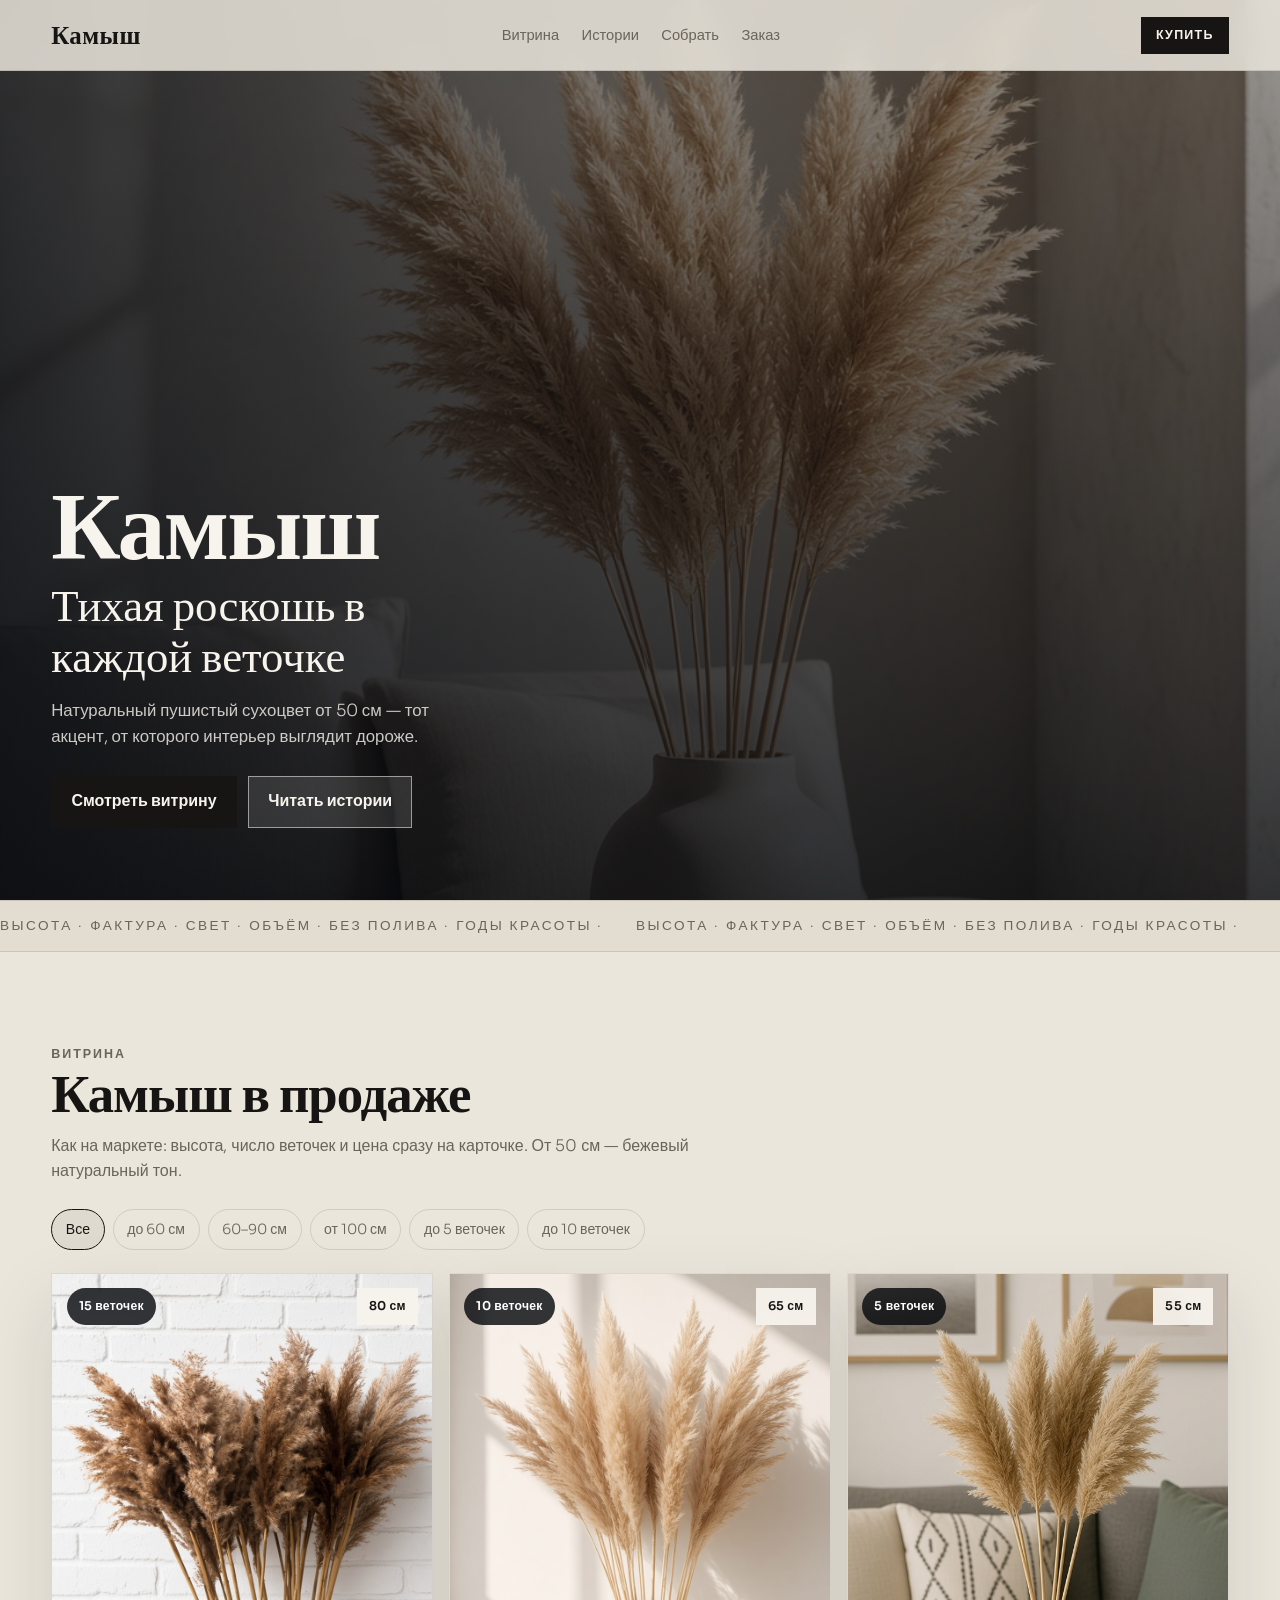
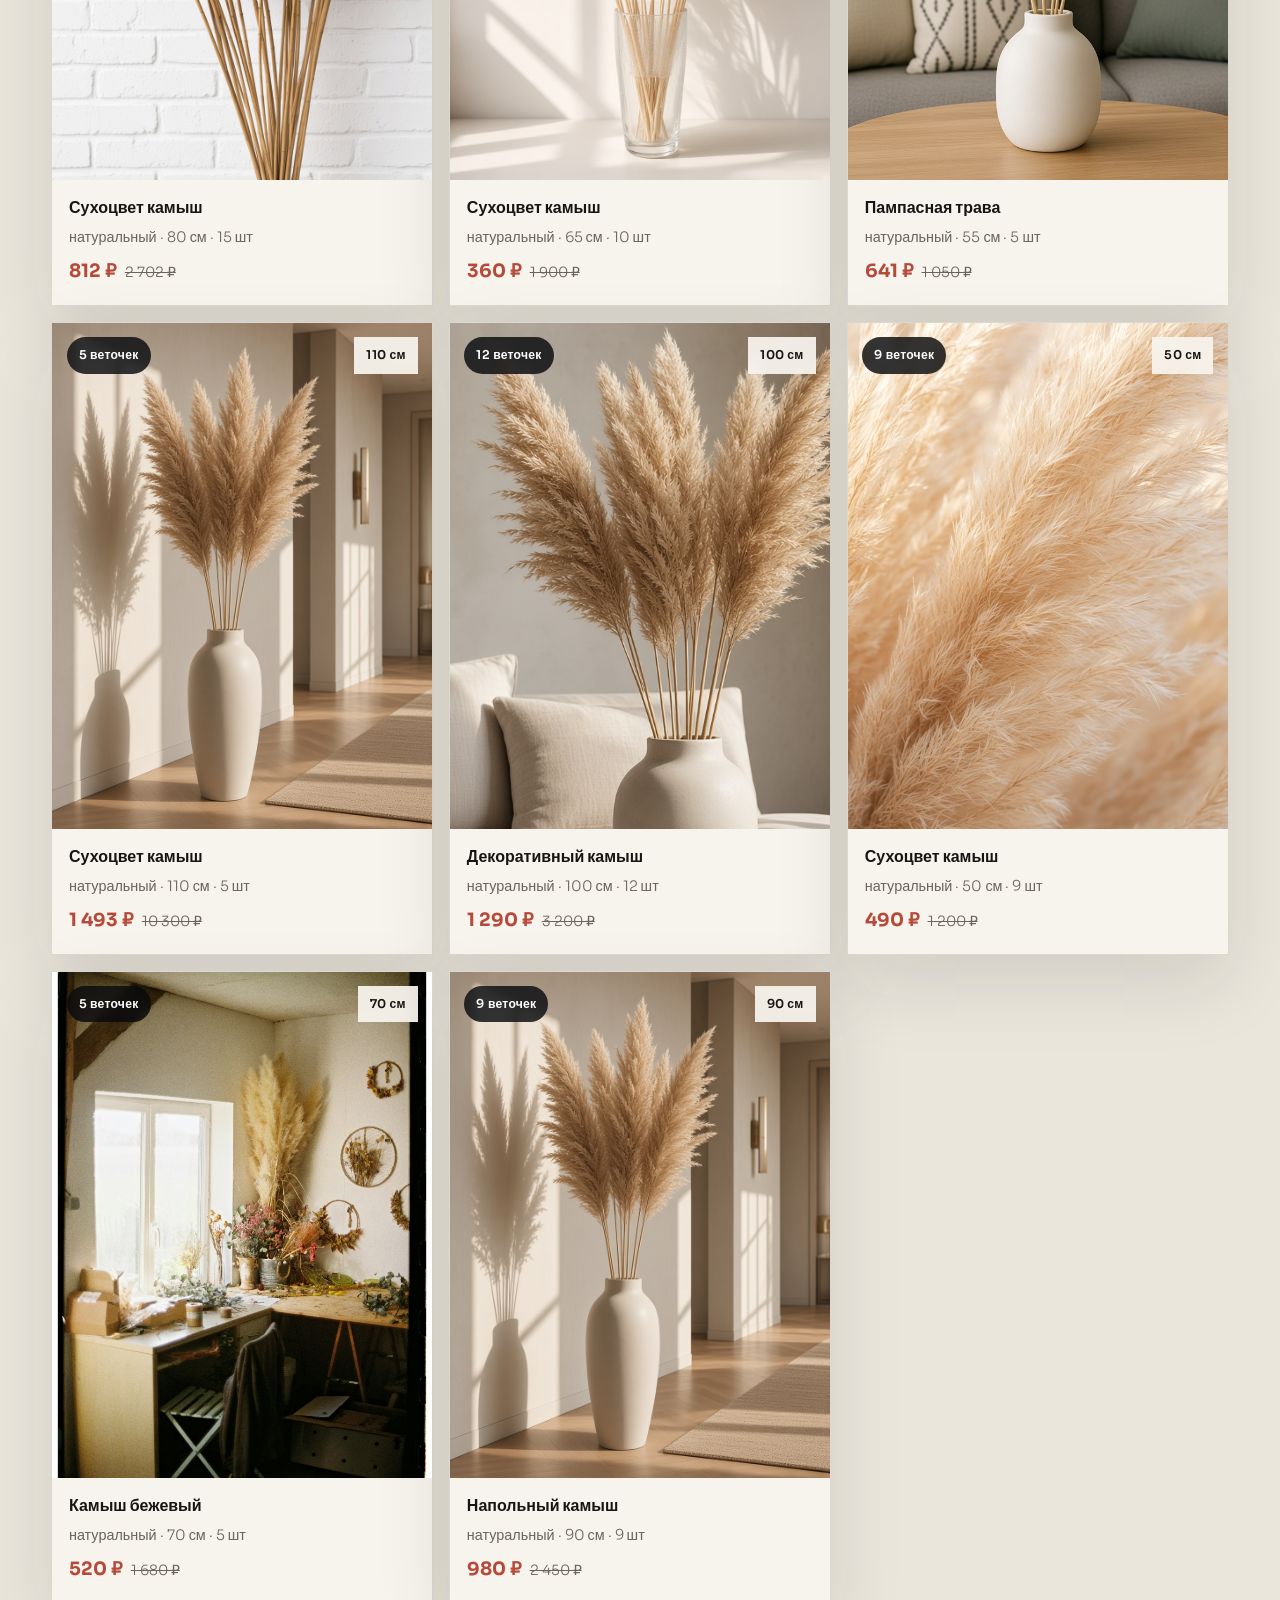
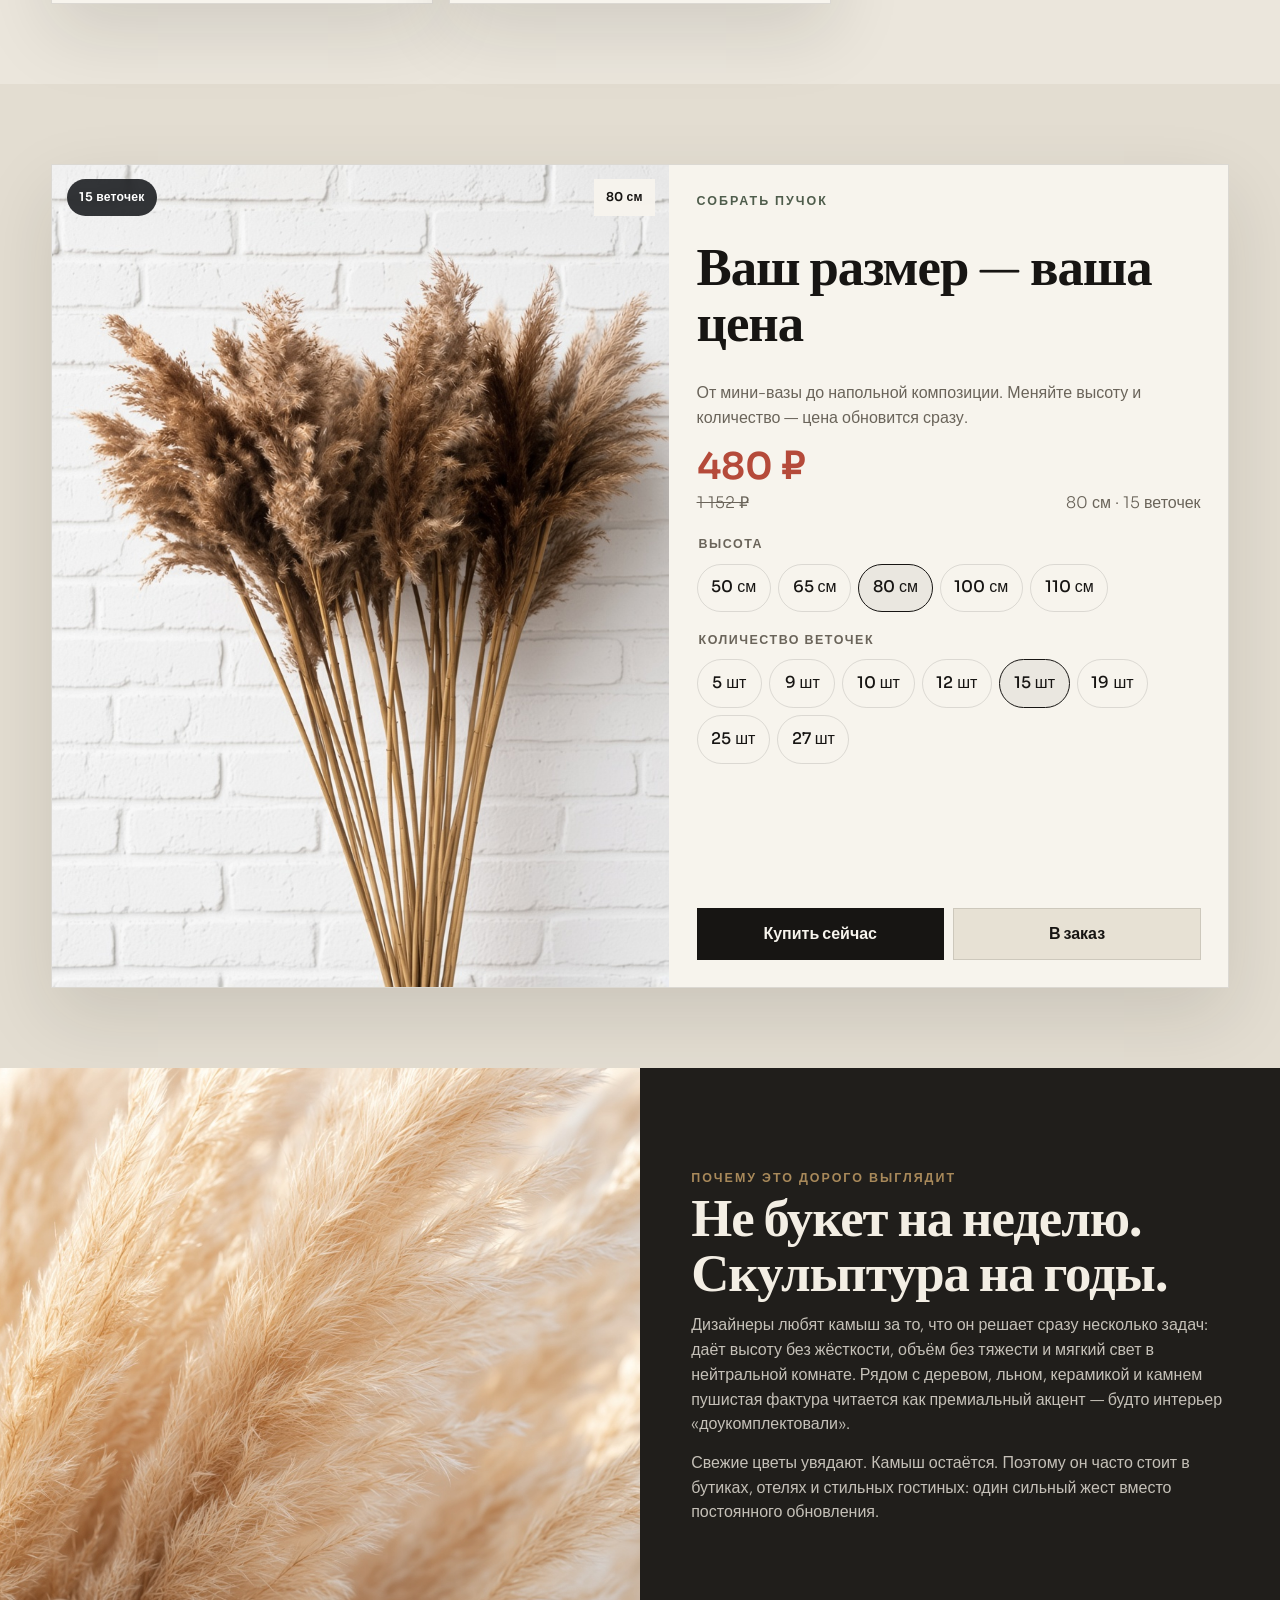
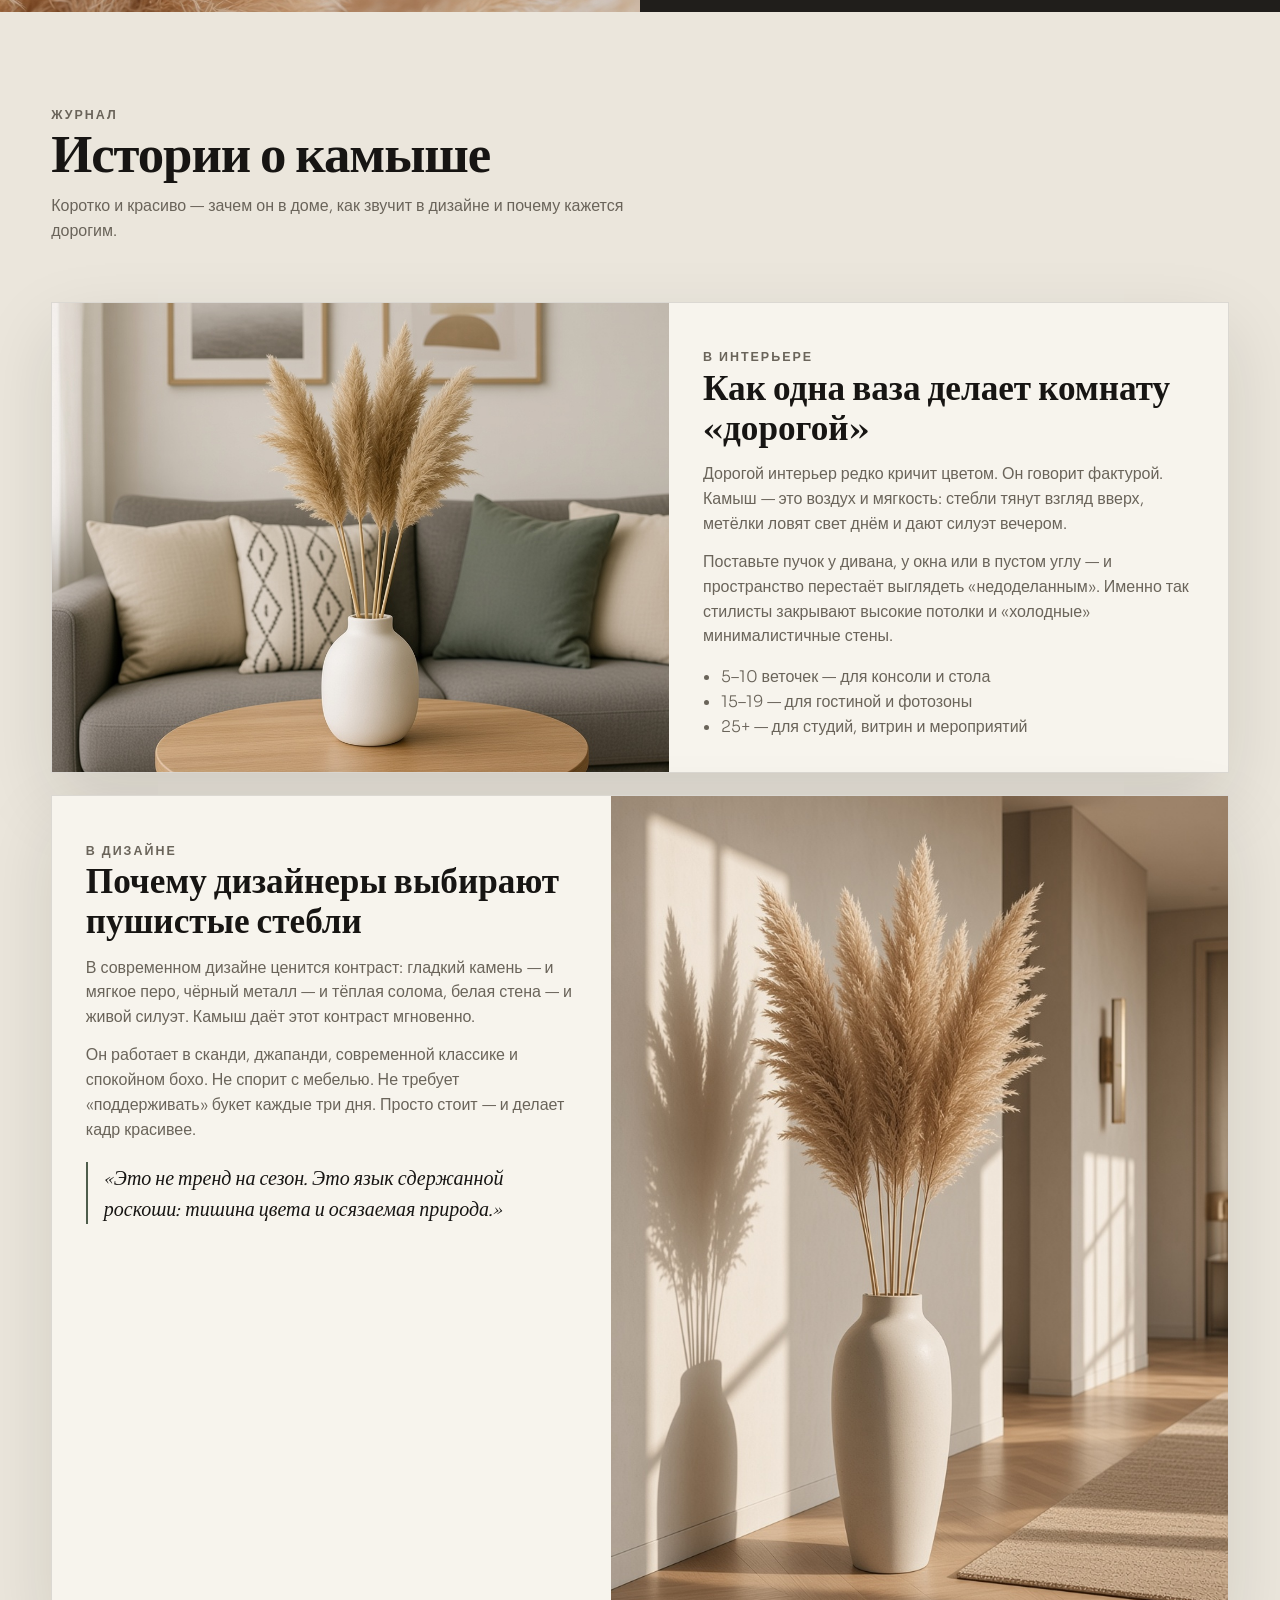
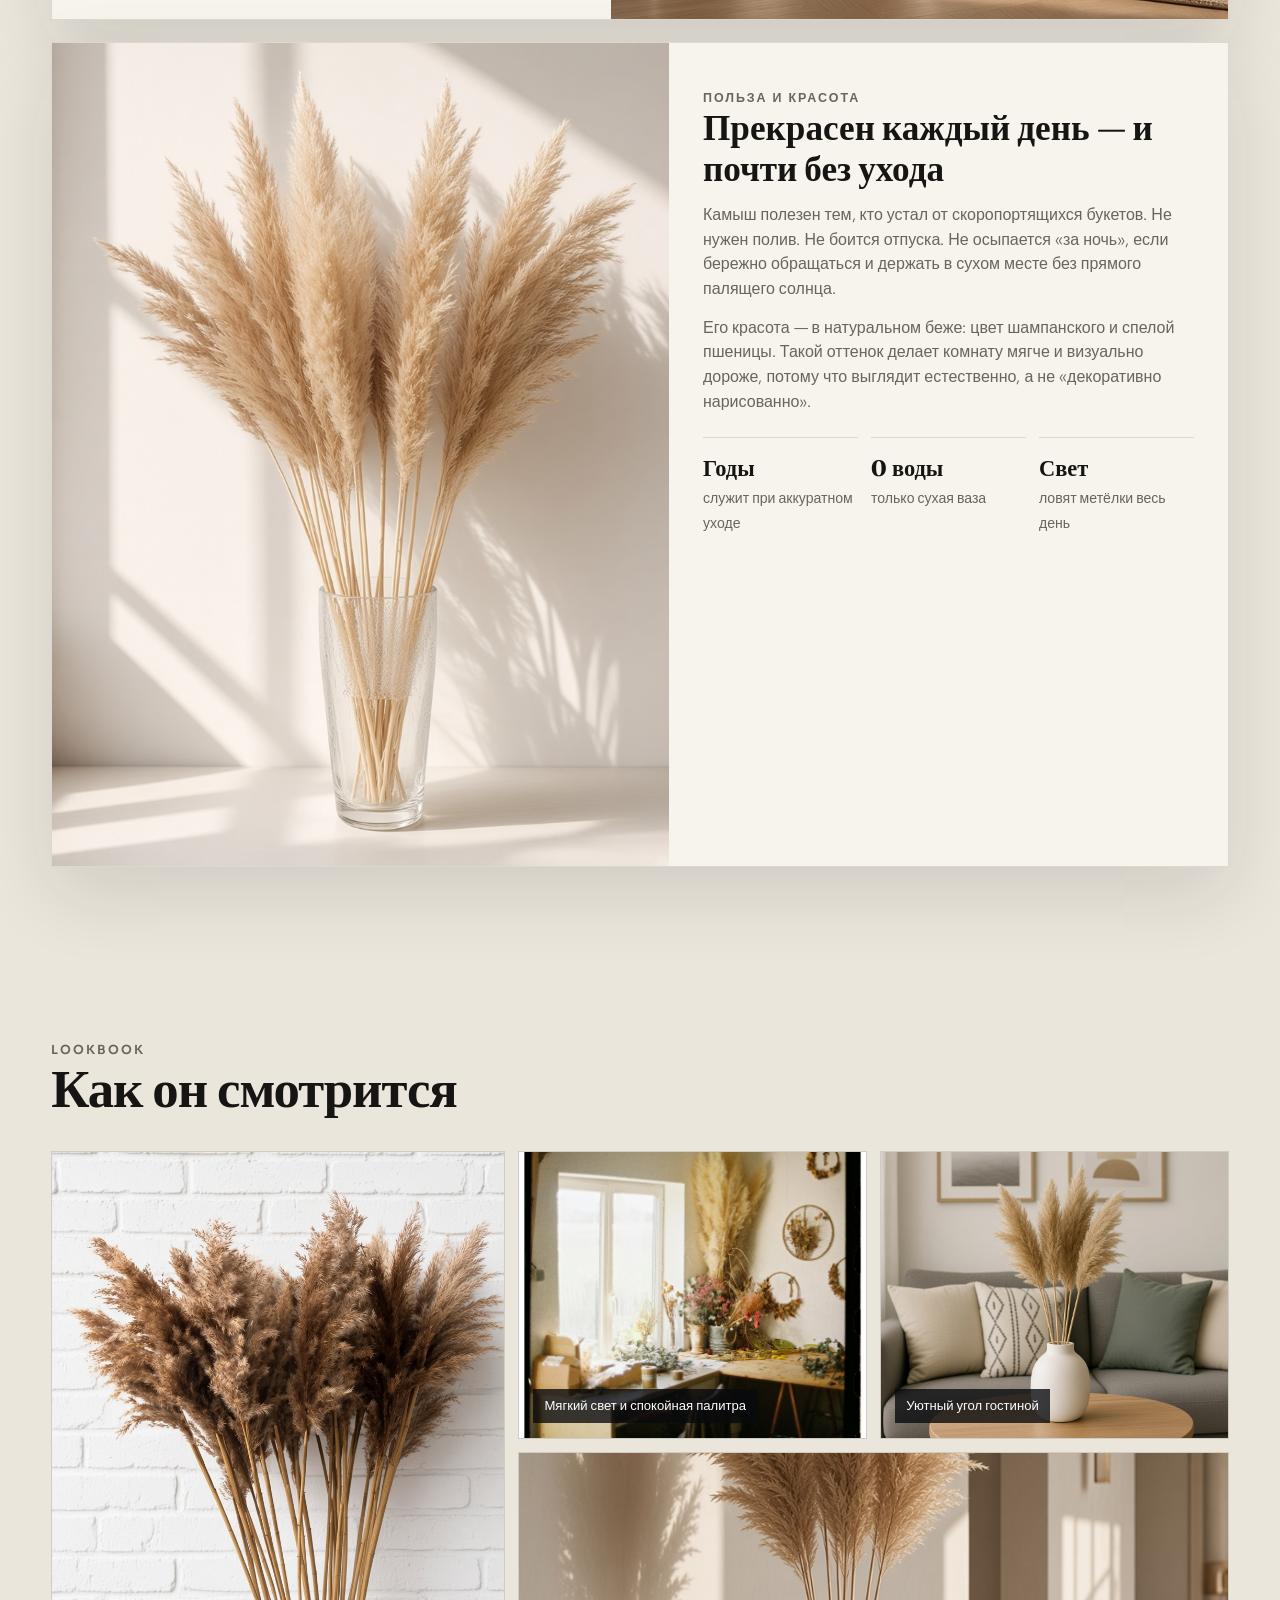
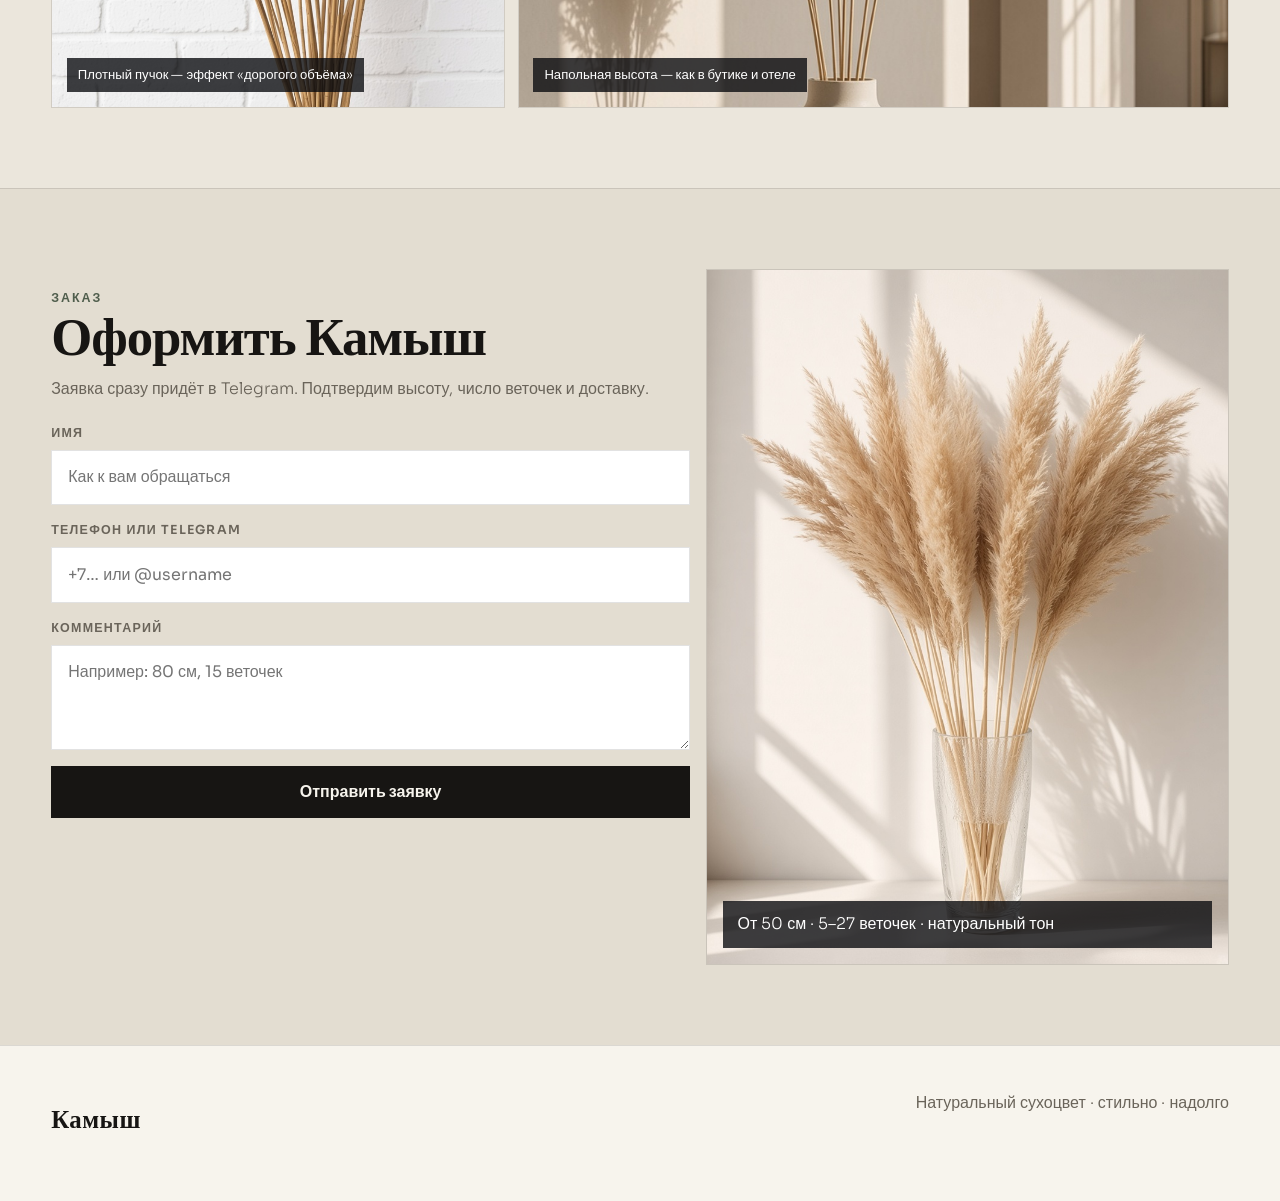
==== index.html @ 81a8ff92 "Publish Kamysh landing site to GitHub Pages. Co-authored-by: Cursor <cursoragent@cursor.com>" ====
<!DOCTYPE html>
<html lang="ru">
<head>
  <meta charset="UTF-8" />
  <meta name="viewport" content="width=device-width, initial-scale=1" />
  <title>Камыш — натуральный сухоцвет для дорогого интерьера</title>
  <meta name="description" content="Камыш — пушистый натуральный сухоцвет от 50 см. Стильно, объёмно, на годы. Выберите высоту и число веточек." />
  <link rel="preconnect" href="https://fonts.googleapis.com" />
  <link rel="preconnect" href="https://fonts.gstatic.com" crossorigin />
  <link href="https://fonts.googleapis.com/css2?family=Fraunces:opsz,wght@9..144,500;9..144,600;9..144,700&family=Sora:wght@300;400;500;600&display=swap" rel="stylesheet" />
  <link rel="stylesheet" href="css/styles.css" />
</head>
<body>
  <header class="top">
    <a class="logo" href="#top">Камыш</a>
    <nav class="nav">
      <a href="#shop">Витрина</a>
      <a href="#stories">Истории</a>
      <a href="#build">Собрать</a>
      <a href="#order">Заказ</a>
    </nav>
    <a class="nav-cta" href="#shop">Купить</a>
  </header>

  <main id="top">
    <section class="hero">
      <img class="hero-img" src="assets/img/hero-kamysh.jpg" alt="Пушистый камыш в светлом интерьере" />
      <div class="hero-veil"></div>
      <div class="hero-copy">
        <p class="brand">Камыш</p>
        <h1>Тихая роскошь в каждой веточке</h1>
        <p class="lede">Натуральный пушистый сухоцвет от 50&nbsp;см — тот акцент, от которого интерьер выглядит дороже.</p>
        <div class="hero-actions">
          <a class="btn btn-dark" href="#shop">Смотреть витрину</a>
          <a class="btn btn-glass" href="#stories">Читать истории</a>
        </div>
      </div>
    </section>

    <section class="marquee" aria-hidden="true">
      <div class="marquee-track">
        <span>высота · фактура · свет · объём · без полива · годы красоты ·</span>
        <span>высота · фактура · свет · объём · без полива · годы красоты ·</span>
      </div>
    </section>

    <section id="shop" class="shop">
      <div class="section-head">
        <p class="eyebrow">Витрина</p>
        <h2>Камыш в продаже</h2>
        <p>Как на маркете: высота, число веточек и цена сразу на карточке. От 50&nbsp;см — бежевый натуральный тон.</p>
      </div>
      <div class="filters" id="shop-filters" aria-label="Фильтры">
        <button type="button" class="filter-chip is-active" data-filter="all">Все</button>
        <button type="button" class="filter-chip" data-filter="to60">до 60 см</button>
        <button type="button" class="filter-chip" data-filter="60to90">60–90 см</button>
        <button type="button" class="filter-chip" data-filter="from100">от 100 см</button>
        <button type="button" class="filter-chip" data-filter="qty5">до 5 веточек</button>
        <button type="button" class="filter-chip" data-filter="qty10">до 10 веточек</button>
      </div>
      <div class="grid" id="product-grid"></div>
    </section>

    <section id="build" class="build">
      <div class="build-layout">
        <div class="build-shot">
          <img id="preview-image" src="assets/img/product-bundle.jpg" alt="Пучок натурального камыша" />
          <span class="badge badge-qty" id="badge-qty">15 веточек</span>
          <span class="badge badge-size" id="badge-size">80 см</span>
        </div>
        <form class="build-form" id="builder-form">
          <p class="eyebrow">Собрать пучок</p>
          <h2>Ваш размер — ваша цена</h2>
          <p class="build-note">От мини-вазы до напольной композиции. Меняйте высоту и количество — цена обновится сразу.</p>

          <div class="price-block">
            <div>
              <p class="price" id="total-price">890 ₽</p>
              <p class="price-old" id="old-price">2 136 ₽</p>
            </div>
            <p class="selection" id="preview-label">80 см · 15 веточек</p>
          </div>

          <fieldset>
            <legend>Высота</legend>
            <div class="chips" id="size-chips"></div>
          </fieldset>
          <fieldset>
            <legend>Количество веточек</legend>
            <div class="chips" id="qty-chips"></div>
          </fieldset>

          <div class="actions">
            <button class="btn btn-dark" type="submit">Купить сейчас</button>
            <button class="btn btn-soft" type="button" id="to-cart">В заказ</button>
          </div>
        </form>
      </div>
    </section>

    <section class="manifesto">
      <div class="manifesto-media">
        <img src="assets/img/closeup-plumes.jpg" alt="Крупный план пушистых метёлок камыша" />
      </div>
      <div class="manifesto-copy">
        <p class="eyebrow">Почему это дорого выглядит</p>
        <h2>Не букет на неделю.<br />Скульптура на годы.</h2>
        <p>Дизайнеры любят камыш за то, что он решает сразу несколько задач: даёт высоту без жёсткости, объём без тяжести и мягкий свет в нейтральной комнате. Рядом с деревом, льном, керамикой и камнем пушистая фактура читается как премиальный акцент — будто интерьер «доукомплектовали».</p>
        <p>Свежие цветы увядают. Камыш остаётся. Поэтому он часто стоит в бутиках, отелях и стильных гостиных: один сильный жест вместо постоянного обновления.</p>
      </div>
    </section>

    <section id="stories" class="stories">
      <div class="section-head">
        <p class="eyebrow">Журнал</p>
        <h2>Истории о камыше</h2>
        <p>Коротко и красиво — зачем он в доме, как звучит в дизайне и почему кажется дорогим.</p>
      </div>

      <article class="story story-a">
        <div class="story-media">
          <img src="assets/img/interior-sofa.jpg" alt="Камыш у дивана в светлой гостиной" />
        </div>
        <div class="story-body">
          <p class="eyebrow">В интерьере</p>
          <h3>Как одна ваза делает комнату «дорогой»</h3>
          <p>Дорогой интерьер редко кричит цветом. Он говорит фактурой. Камыш — это воздух и мягкость: стебли тянут взгляд вверх, метёлки ловят свет днём и дают силуэт вечером.</p>
          <p>Поставьте пучок у дивана, у окна или в пустом углу — и пространство перестаёт выглядеть «недоделанным». Именно так стилисты закрывают высокие потолки и «холодные» минималистичные стены.</p>
          <ul>
            <li>5–10 веточек — для консоли и стола</li>
            <li>15–19 — для гостиной и фотозоны</li>
            <li>25+ — для студий, витрин и мероприятий</li>
          </ul>
        </div>
      </article>

      <article class="story story-b">
        <div class="story-body">
          <p class="eyebrow">В дизайне</p>
          <h3>Почему дизайнеры выбирают пушистые стебли</h3>
          <p>В современном дизайне ценится контраст: гладкий камень — и мягкое перо, чёрный металл — и тёплая солома, белая стена — и живой силуэт. Камыш даёт этот контраст мгновенно.</p>
          <p>Он работает в сканди, джапанди, современной классике и спокойном бохо. Не спорит с мебелью. Не требует «поддерживать» букет каждые три дня. Просто стоит — и делает кадр красивее.</p>
          <p class="quote">«Это не тренд на сезон. Это язык сдержанной роскоши: тишина цвета и осязаемая природа.»</p>
        </div>
        <div class="story-media">
          <img src="assets/img/tall-floor.jpg" alt="Высокая композиция камыша в коридоре" />
        </div>
      </article>

      <article class="story story-c">
        <div class="story-media">
          <img src="assets/img/product-vase.jpg" alt="Камыш в стеклянной вазе" />
        </div>
        <div class="story-body">
          <p class="eyebrow">Польза и красота</p>
          <h3>Прекрасен каждый день — и почти без ухода</h3>
          <p>Камыш полезен тем, кто устал от скоропортящихся букетов. Не нужен полив. Не боится отпуска. Не осыпается «за ночь», если бережно обращаться и держать в сухом месте без прямого палящего солнца.</p>
          <p>Его красота — в натуральном беже: цвет шампанского и спелой пшеницы. Такой оттенок делает комнату мягче и визуально дороже, потому что выглядит естественно, а не «декоративно нарисованно».</p>
          <div class="mini-facts">
            <div><strong>Годы</strong><span>служит при аккуратном уходе</span></div>
            <div><strong>0 воды</strong><span>только сухая ваза</span></div>
            <div><strong>Свет</strong><span>ловят метёлки весь день</span></div>
          </div>
        </div>
      </article>
    </section>

    <section class="lookbook">
      <div class="section-head">
        <p class="eyebrow">Lookbook</p>
        <h2>Как он смотрится</h2>
      </div>
      <div class="lookbook-grid">
        <figure class="look-lg">
          <img src="assets/img/product-bundle.jpg" alt="Плотный пучок камыша" />
          <figcaption>Плотный пучок — эффект «дорогого объёма»</figcaption>
        </figure>
        <figure>
          <img src="assets/img/pampas1.jpg" alt="Камыш и сухоцветы в интерьере" />
          <figcaption>Мягкий свет и спокойная палитра</figcaption>
        </figure>
        <figure>
          <img src="assets/img/interior-sofa.jpg" alt="Камыш рядом с диваном" />
          <figcaption>Уютный угол гостиной</figcaption>
        </figure>
        <figure class="look-wide">
          <img src="assets/img/tall-floor.jpg" alt="Напольный камыш" />
          <figcaption>Напольная высота — как в бутике и отеле</figcaption>
        </figure>
      </div>
    </section>

    <section id="order" class="order">
      <div class="order-panel">
        <p class="eyebrow">Заказ</p>
        <h2>Оформить Камыш</h2>
        <p>Заявка сразу придёт в Telegram. Подтвердим высоту, число веточек и доставку.</p>
        <form id="order-form">
          <label>
            Имя
            <input name="name" type="text" required placeholder="Как к вам обращаться" />
          </label>
          <label>
            Телефон или Telegram
            <input name="contact" type="text" required placeholder="+7… или @username" />
          </label>
          <label>
            Комментарий
            <textarea name="note" rows="3" placeholder="Например: 80 см, 15 веточек"></textarea>
          </label>
          <input type="hidden" name="selection" id="selection-field" />
          <button class="btn btn-dark" type="submit">Отправить заявку</button>
          <p class="form-status" id="form-status" role="status" aria-live="polite"></p>
        </form>
      </div>
      <aside class="order-aside">
        <img src="assets/img/product-vase.jpg" alt="Камыш для заказа" />
        <p>От 50 см · 5–27 веточек · натуральный тон</p>
      </aside>
    </section>
  </main>

  <footer class="footer">
    <p class="logo">Камыш</p>
    <p>Натуральный сухоцвет · стильно · надолго</p>
  </footer>

  <script src="js/telegram-config.js"></script>
  <script src="js/main.js"></script>
</body>
</html>
---- css/styles.css ----
:root {
  --bg: #ebe6dc;
  --bg-2: #e3ddd1;
  --paper: #f7f4ed;
  --ink: #171513;
  --muted: #6a645a;
  --line: rgba(23, 21, 19, 0.12);
  --accent: #2ec4b6;
  --accent-2: #1fa89c;
  --gold: #a8895a;
  --sale: #b54a3a;
  --shadow: 0 28px 70px rgba(23, 21, 19, 0.12);
  --display: "Fraunces", Georgia, serif;
  --body: "Sora", "Segoe UI", sans-serif;
}

*,
*::before,
*::after {
  box-sizing: border-box;
}

html {
  scroll-behavior: smooth;
}

body {
  margin: 0;
  color: var(--ink);
  background:
    radial-gradient(900px 500px at 10% -10%, rgba(46, 196, 182, 0.08), transparent 55%),
    radial-gradient(700px 420px at 100% 0%, rgba(168, 137, 90, 0.1), transparent 50%),
    var(--bg);
  font-family: var(--body);
  font-weight: 300;
  line-height: 1.55;
}

img {
  display: block;
  width: 100%;
  height: 100%;
  object-fit: cover;
}

a {
  color: inherit;
  text-decoration: none;
}

.top {
  position: fixed;
  inset: 0 0 auto;
  z-index: 40;
  display: flex;
  align-items: center;
  justify-content: space-between;
  gap: 1rem;
  padding: 1rem 4vw;
  background: rgba(235, 230, 220, 0.86);
  backdrop-filter: blur(14px);
  border-bottom: 1px solid var(--line);
}

.logo {
  font-family: var(--display);
  font-size: 1.55rem;
  font-weight: 600;
  letter-spacing: 0.02em;
}

.nav {
  display: flex;
  gap: 1.4rem;
  color: var(--muted);
  font-size: 0.92rem;
}

.nav a:hover {
  color: var(--ink);
}

.nav-cta {
  padding: 0.55rem 0.95rem;
  background: var(--ink);
  color: var(--paper);
  font-size: 0.78rem;
  font-weight: 700;
  letter-spacing: 0.1em;
  text-transform: uppercase;
}

.hero {
  position: relative;
  min-height: 100svh;
  display: grid;
  align-items: end;
  overflow: hidden;
}

.hero-img {
  position: absolute;
  inset: 0;
  animation: drift 18s ease-in-out infinite alternate;
  transform: scale(1.06);
}

.hero-veil {
  position: absolute;
  inset: 0;
  background:
    linear-gradient(90deg, rgba(8, 10, 14, 0.78) 0%, rgba(8, 10, 14, 0.35) 48%, rgba(8, 10, 14, 0.2) 100%),
    linear-gradient(180deg, rgba(8, 10, 14, 0.2) 0%, rgba(8, 10, 14, 0.78) 100%);
}

.hero-copy {
  position: relative;
  z-index: 1;
  max-width: 36rem;
  padding: 7rem 4vw 4.5rem;
  color: #f7f4ed;
  animation: rise 1s ease both;
}

.brand {
  margin: 0 0 0.7rem;
  font-family: var(--display);
  font-size: clamp(3.2rem, 9vw, 6rem);
  font-weight: 600;
  line-height: 0.9;
  letter-spacing: -0.02em;
}

.hero h1 {
  margin: 0;
  max-width: 14ch;
  font-family: var(--display);
  font-size: clamp(1.8rem, 4vw, 2.8rem);
  font-weight: 500;
  line-height: 1.15;
}

.lede {
  margin: 1rem 0 0;
  max-width: 34ch;
  color: rgba(244, 241, 234, 0.82);
  font-size: 1.05rem;
}

.hero-actions {
  display: flex;
  flex-wrap: wrap;
  gap: 0.7rem;
  margin-top: 1.6rem;
}

.btn {
  display: inline-flex;
  align-items: center;
  justify-content: center;
  min-height: 3rem;
  padding: 0.8rem 1.2rem;
  border: 1px solid transparent;
  font: inherit;
  font-weight: 600;
  cursor: pointer;
  transition: transform 0.2s ease, background 0.2s ease, color 0.2s ease, border-color 0.2s ease;
}

.btn:hover {
  transform: translateY(-2px);
}

.btn-dark {
  background: var(--ink);
  color: var(--paper);
}

.btn-dark:hover {
  background: #2a2622;
}

.btn-glass {
  border-color: rgba(247, 244, 237, 0.55);
  background: rgba(247, 244, 237, 0.12);
  color: #f7f4ed;
}

.btn-soft {
  background: #e7e1d4;
  border: 1px solid var(--line);
  color: var(--ink);
}

.marquee {
  overflow: hidden;
  border-top: 1px solid var(--line);
  border-bottom: 1px solid var(--line);
  background: var(--bg-2);
}

.marquee-track {
  display: flex;
  width: max-content;
  gap: 2rem;
  padding: 0.9rem 0;
  animation: slide 22s linear infinite;
  font-size: 0.85rem;
  letter-spacing: 0.18em;
  text-transform: uppercase;
  color: var(--muted);
}

.shop,
.build,
.stories,
.lookbook,
.order {
  padding: 5rem 4vw;
}

.section-head {
  max-width: 40rem;
  margin-bottom: 2.2rem;
}

.eyebrow {
  margin: 0 0 0.55rem;
  font-size: 0.78rem;
  font-weight: 600;
  letter-spacing: 0.16em;
  text-transform: uppercase;
  color: #4f5d4c;
}

.section-head h2,
.build-form h2,
.manifesto-copy h2,
.order-panel h2 {
  margin: 0;
  font-family: var(--display);
  font-size: clamp(2.1rem, 4.4vw, 3.3rem);
  font-weight: 600;
  line-height: 1.05;
  letter-spacing: -0.02em;
}

.section-head p,
.build-note,
.manifesto-copy p,
.story-body p,
.order-panel > p {
  margin: 0.85rem 0 0;
  color: var(--muted);
}

.filters {
  display: flex;
  flex-wrap: wrap;
  gap: 0.5rem;
  margin: -0.6rem 0 1.4rem;
}

.filter-chip {
  padding: 0.55rem 0.85rem;
  border: 1px solid var(--line);
  border-radius: 999px;
  background: transparent;
  color: var(--muted);
  font: inherit;
  font-size: 0.88rem;
  cursor: pointer;
}

.filter-chip.is-active,
.filter-chip:hover {
  border-color: var(--ink);
  color: var(--ink);
  background: rgba(23, 21, 19, 0.06);
}

.grid {
  display: grid;
  grid-template-columns: repeat(3, 1fr);
  gap: 1rem;
}

.tile {
  display: grid;
  padding: 0;
  border: 1px solid var(--line);
  background: var(--paper);
  box-shadow: var(--shadow);
  text-align: left;
  font: inherit;
  color: inherit;
  cursor: pointer;
  overflow: hidden;
  transition: transform 0.25s ease, border-color 0.25s ease;
}

.tile:hover {
  transform: translateY(-5px);
  border-color: rgba(23, 21, 19, 0.28);
}

.tile-media {
  position: relative;
  aspect-ratio: 3 / 4;
  overflow: hidden;
}

.tile-media img {
  transition: transform 0.7s ease;
}

.tile:hover img {
  transform: scale(1.04);
}

.badge {
  position: absolute;
  z-index: 2;
  padding: 0.55rem 0.75rem;
  background: rgba(8, 10, 14, 0.82);
  color: #fff;
  font-size: 0.76rem;
  font-weight: 600;
  letter-spacing: 0.02em;
  backdrop-filter: blur(5px);
}

.badge-qty {
  top: 0.9rem;
  left: 0.9rem;
  border-radius: 999px;
}

.badge-size {
  top: 0.9rem;
  right: 0.9rem;
  background: rgba(247, 244, 237, 0.94);
  color: var(--ink);
}

.tile-body {
  padding: 1rem 1.05rem 1.2rem;
}

.tile-body h3 {
  margin: 0;
  font-size: 1rem;
  font-weight: 600;
}

.tile-body p {
  margin: 0.3rem 0 0.55rem;
  color: var(--muted);
  font-size: 0.9rem;
}

.tile-price {
  display: flex;
  gap: 0.55rem;
  align-items: baseline;
}

.tile-price strong {
  color: var(--sale);
  font-size: 1.15rem;
}

.tile-price s {
  color: var(--muted);
  font-size: 0.88rem;
}

.build {
  background: var(--bg-2);
}

.build-layout {
  display: grid;
  grid-template-columns: 1.05fr 0.95fr;
  gap: 0;
  border: 1px solid var(--line);
  background: var(--paper);
  box-shadow: var(--shadow);
}

.build-shot {
  position: relative;
  min-height: 36rem;
  overflow: hidden;
}

.build-form {
  display: flex;
  flex-direction: column;
  gap: 1.15rem;
  padding: 1.7rem;
}

.price-block {
  display: flex;
  justify-content: space-between;
  gap: 1rem;
  align-items: end;
}

.price {
  margin: 0;
  color: var(--sale);
  font-size: 2.3rem;
  font-weight: 600;
  line-height: 1;
}

.price-old {
  margin: 0.35rem 0 0;
  color: var(--muted);
  text-decoration: line-through;
}

.selection {
  margin: 0;
  color: var(--muted);
  text-align: right;
}

fieldset {
  margin: 0;
  padding: 0;
  border: 0;
}

legend {
  margin-bottom: 0.6rem;
  font-size: 0.78rem;
  font-weight: 600;
  letter-spacing: 0.12em;
  text-transform: uppercase;
  color: var(--muted);
}

.chips {
  display: flex;
  flex-wrap: wrap;
  gap: 0.45rem;
}

.chip {
  min-width: 4.1rem;
  padding: 0.68rem 0.85rem;
  border: 1px solid var(--line);
  border-radius: 999px;
  background: transparent;
  color: var(--ink);
  font: inherit;
  font-weight: 500;
  cursor: pointer;
}

.chip.is-active,
.chip:hover {
  border-color: var(--ink);
  background: rgba(23, 21, 19, 0.06);
}

.actions {
  display: grid;
  grid-template-columns: 1fr 1fr;
  gap: 0.6rem;
  margin-top: auto;
}

.manifesto {
  display: grid;
  grid-template-columns: 1fr 1fr;
  min-height: 34rem;
}

.manifesto-media {
  min-height: 22rem;
  overflow: hidden;
}

.manifesto-media img {
  transition: transform 1.2s ease;
}

.manifesto:hover .manifesto-media img {
  transform: scale(1.04);
}

.manifesto-copy {
  display: flex;
  flex-direction: column;
  justify-content: center;
  padding: 3.5rem 4vw;
  background: #201e1b;
  color: #f3eee4;
}

.manifesto-copy .eyebrow {
  color: var(--gold);
}

.manifesto-copy p {
  color: rgba(243, 238, 228, 0.78);
}

.stories {
  display: grid;
  gap: 1.4rem;
}

.story {
  display: grid;
  grid-template-columns: 1.05fr 0.95fr;
  background: var(--paper);
  border: 1px solid var(--line);
  box-shadow: var(--shadow);
  overflow: hidden;
}

.story-b {
  grid-template-columns: 0.95fr 1.05fr;
}

.story-media {
  min-height: 22rem;
  overflow: hidden;
}

.story-media img {
  transition: transform 0.8s ease;
}

.story:hover .story-media img {
  transform: scale(1.03);
}

.story-body {
  padding: 2rem 2.1rem;
}

.story-body h3 {
  margin: 0;
  font-family: var(--display);
  font-size: clamp(1.6rem, 2.8vw, 2.2rem);
  font-weight: 600;
  line-height: 1.15;
}

.story-body ul {
  margin: 1rem 0 0;
  padding-left: 1.1rem;
  color: var(--muted);
}

.quote {
  margin-top: 1.2rem !important;
  padding-left: 1rem;
  border-left: 2px solid #4f5d4c;
  font-family: var(--display);
  font-size: 1.25rem;
  font-style: italic;
  color: var(--ink) !important;
}

.mini-facts {
  display: grid;
  grid-template-columns: repeat(3, 1fr);
  gap: 0.8rem;
  margin-top: 1.4rem;
}

.mini-facts div {
  padding-top: 0.8rem;
  border-top: 1px solid var(--line);
}

.mini-facts strong {
  display: block;
  font-family: var(--display);
  font-size: 1.4rem;
  color: var(--ink);
}

.mini-facts span {
  color: var(--muted);
  font-size: 0.88rem;
}

.lookbook-grid {
  display: grid;
  grid-template-columns: 1.3fr 1fr 1fr;
  grid-template-rows: 18rem 16rem;
  gap: 0.8rem;
}

.lookbook-grid figure {
  position: relative;
  margin: 0;
  overflow: hidden;
  border: 1px solid var(--line);
}

.look-lg {
  grid-row: span 2;
}

.look-wide {
  grid-column: span 2;
}

.lookbook-grid figcaption {
  position: absolute;
  left: 0.9rem;
  bottom: 0.9rem;
  padding: 0.45rem 0.7rem;
  background: rgba(8, 10, 14, 0.78);
  color: #fff;
  font-size: 0.82rem;
}

.lookbook-grid img {
  transition: transform 0.8s ease;
}

.lookbook-grid figure:hover img {
  transform: scale(1.04);
}

.order {
  display: grid;
  grid-template-columns: 1.1fr 0.9fr;
  gap: 1rem;
  background: var(--bg-2);
  border-top: 1px solid var(--line);
}

.order-panel {
  padding: 0.4rem 0;
}

.order .eyebrow {
  color: #4f5d4c;
}

#order-form {
  display: grid;
  gap: 1rem;
  margin-top: 1.4rem;
}

label {
  display: grid;
  gap: 0.4rem;
  font-size: 0.78rem;
  font-weight: 600;
  letter-spacing: 0.1em;
  text-transform: uppercase;
  color: var(--muted);
}

input,
textarea {
  width: 100%;
  padding: 0.9rem 1rem;
  border: 1px solid var(--line);
  background: #fff;
  color: var(--ink);
  font: inherit;
  font-size: 1rem;
  letter-spacing: 0;
  text-transform: none;
  font-weight: 400;
}

input:focus,
textarea:focus {
  outline: 1px solid #4f5d4c;
  border-color: #4f5d4c;
}

.form-status {
  min-height: 1.2rem;
  margin: 0;
  color: #4f5d4c;
}

.order-aside {
  position: relative;
  min-height: 22rem;
  overflow: hidden;
  border: 1px solid var(--line);
}

.order-aside p {
  position: absolute;
  left: 1rem;
  right: 1rem;
  bottom: 1rem;
  margin: 0;
  padding: 0.7rem 0.9rem;
  background: rgba(8, 10, 14, 0.78);
  color: #fff;
}

.footer {
  display: flex;
  justify-content: space-between;
  gap: 1rem;
  padding: 1.8rem 4vw 2.4rem;
  background: var(--paper);
  border-top: 1px solid var(--line);
  color: var(--muted);
}

.footer .logo {
  color: var(--ink);
}

@keyframes rise {
  from {
    opacity: 0;
    transform: translateY(22px);
  }
  to {
    opacity: 1;
    transform: translateY(0);
  }
}

@keyframes drift {
  from {
    transform: scale(1.06) translateY(0);
  }
  to {
    transform: scale(1.12) translateY(-1.5%);
  }
}

@keyframes slide {
  from {
    transform: translateX(0);
  }
  to {
    transform: translateX(-50%);
  }
}

@media (max-width: 980px) {
  .nav {
    display: none;
  }

  .grid,
  .build-layout,
  .manifesto,
  .story,
  .story-b,
  .order,
  .lookbook-grid {
    grid-template-columns: 1fr;
  }

  .lookbook-grid {
    grid-template-rows: none;
  }

  .look-lg,
  .look-wide {
    grid-column: auto;
    grid-row: auto;
    min-height: 18rem;
  }

  .grid {
    grid-template-columns: 1fr 1fr;
  }

  .build-shot {
    min-height: 22rem;
  }

  .mini-facts {
    grid-template-columns: 1fr;
  }
}

@media (max-width: 640px) {
  .grid,
  .actions {
    grid-template-columns: 1fr;
  }

  .footer {
    flex-direction: column;
  }
}
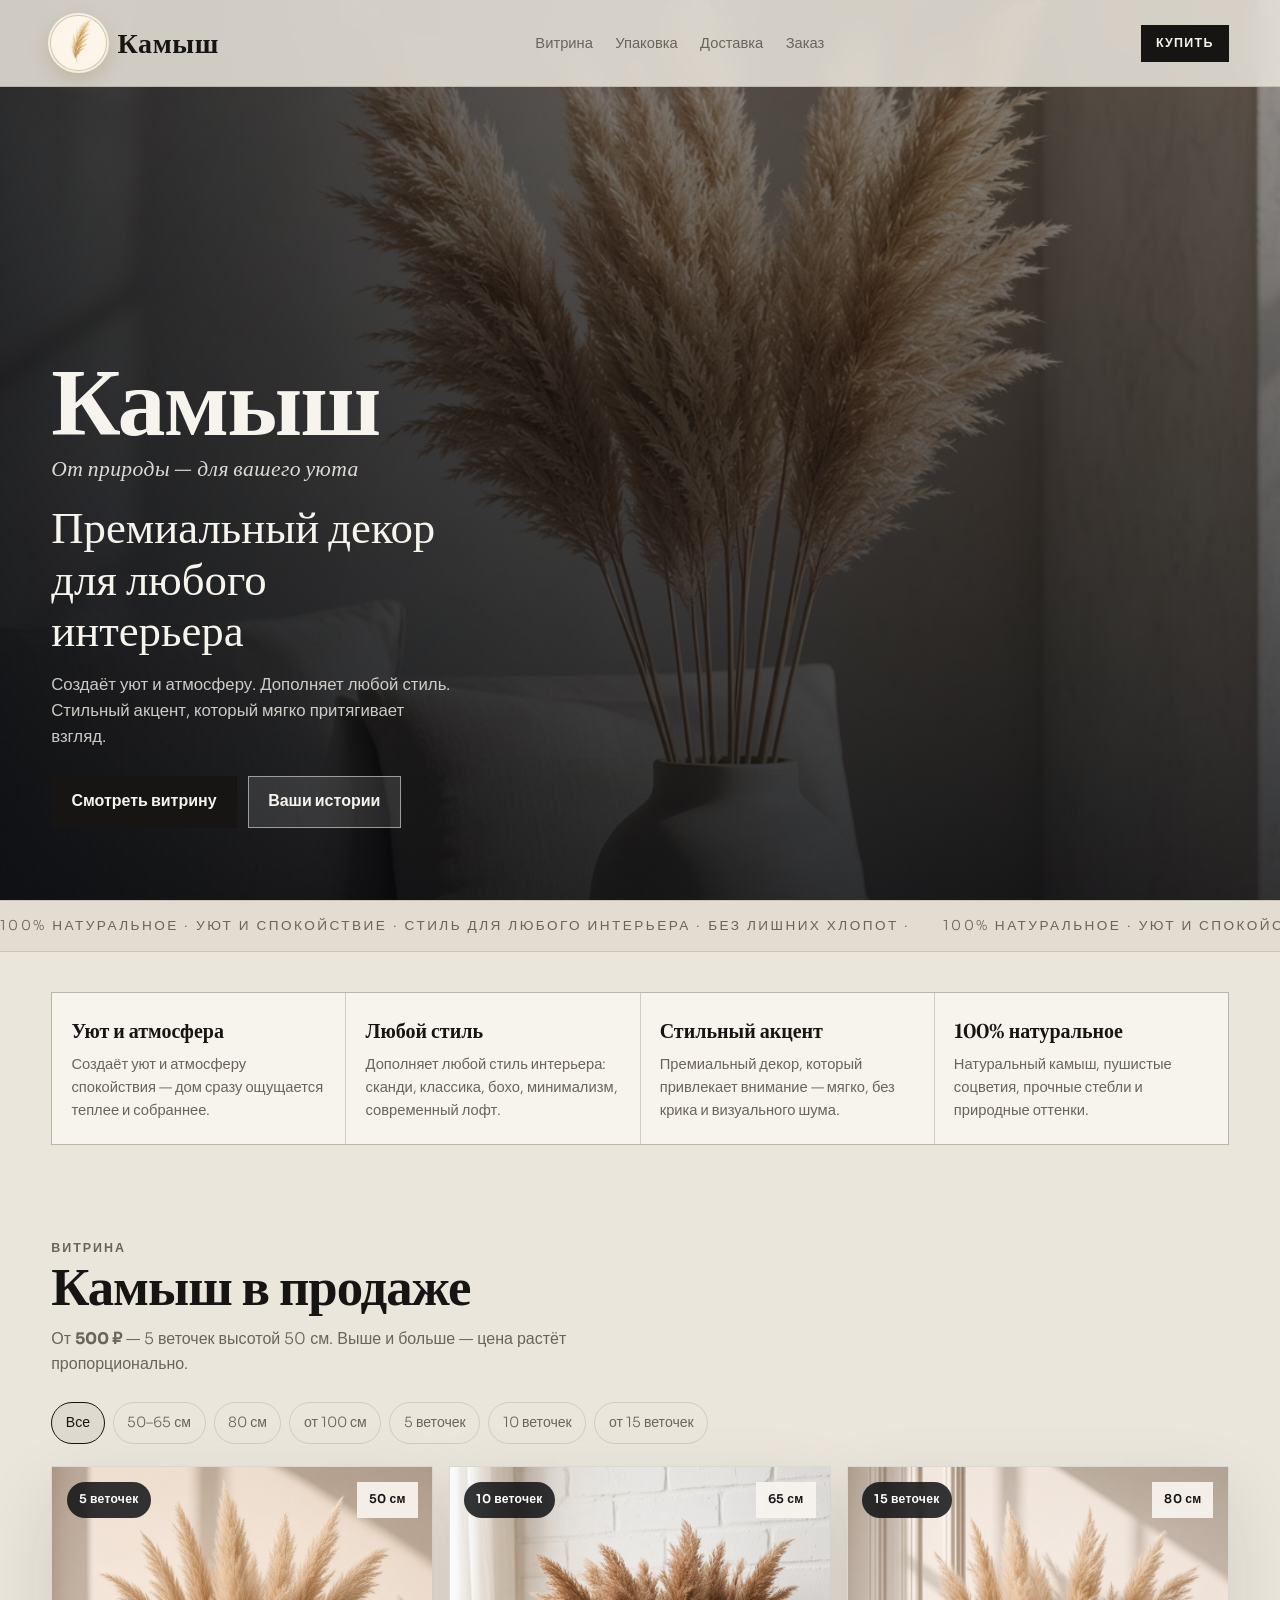
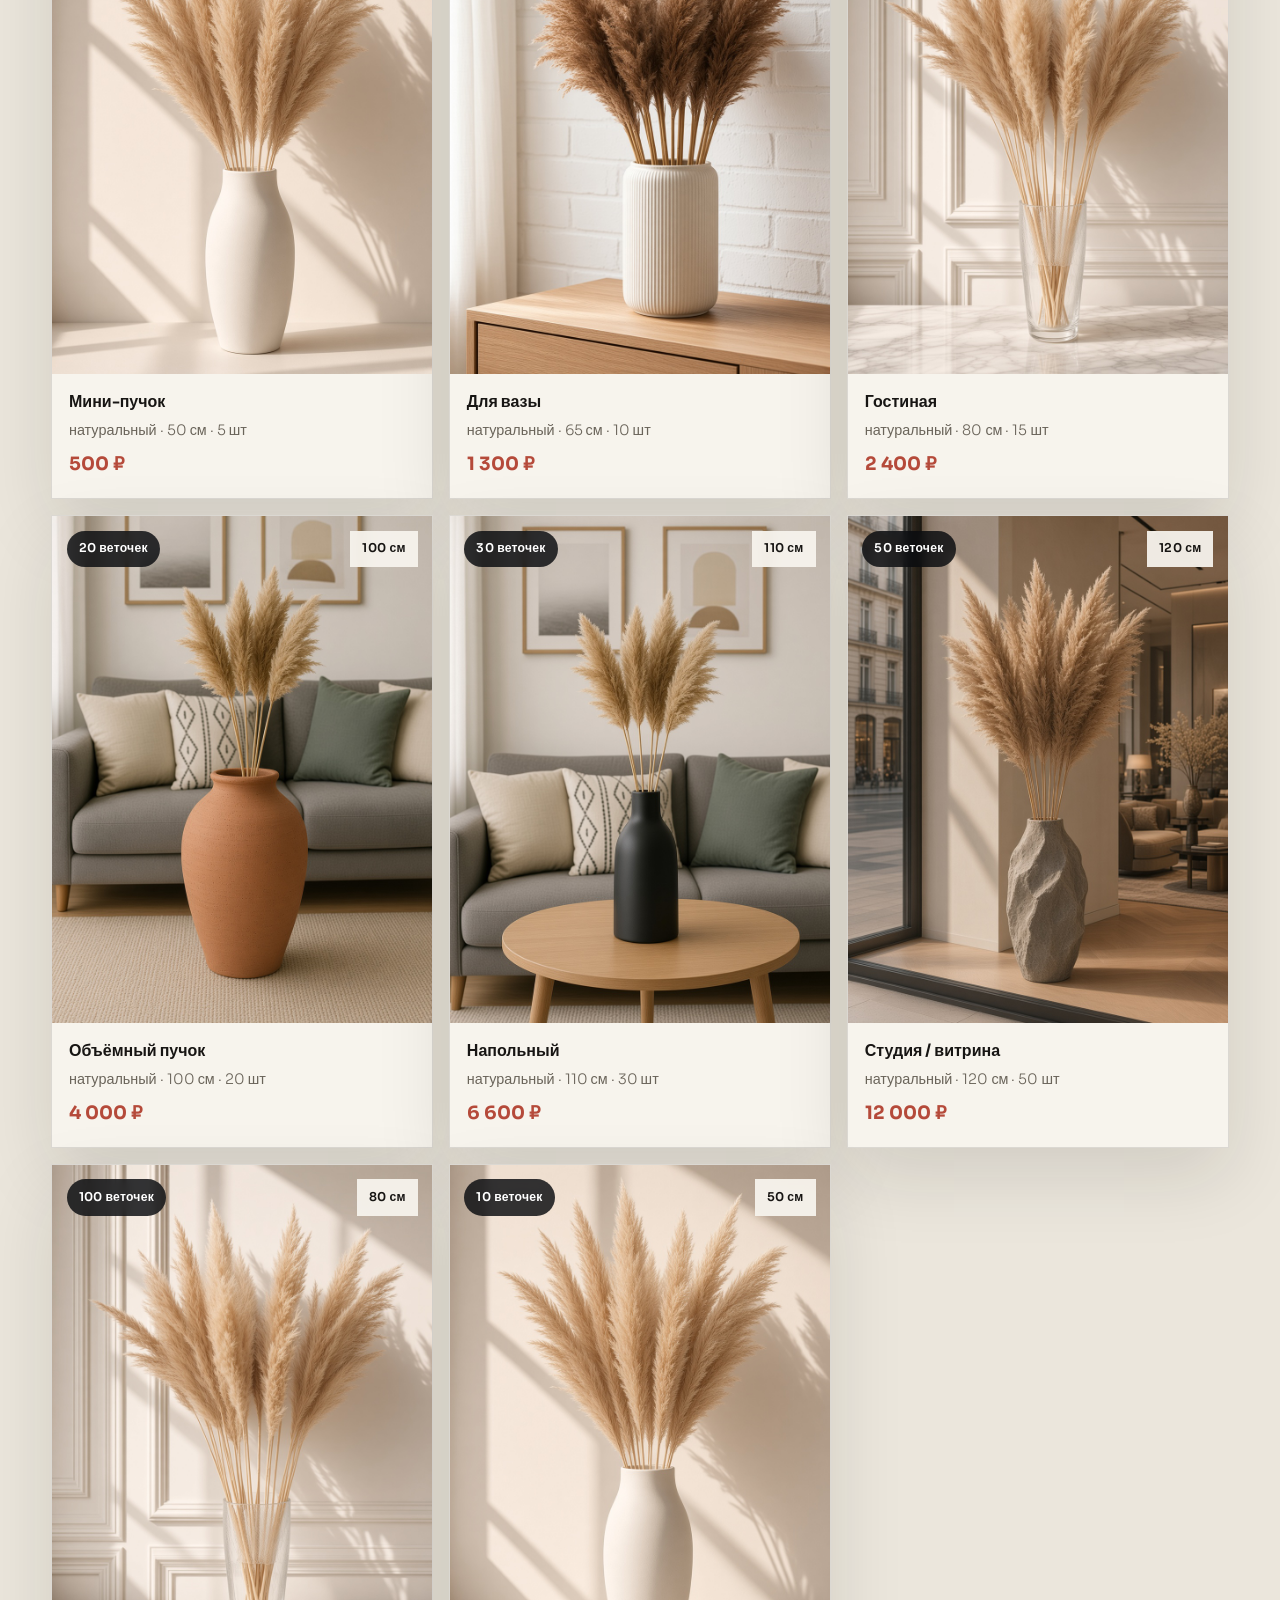
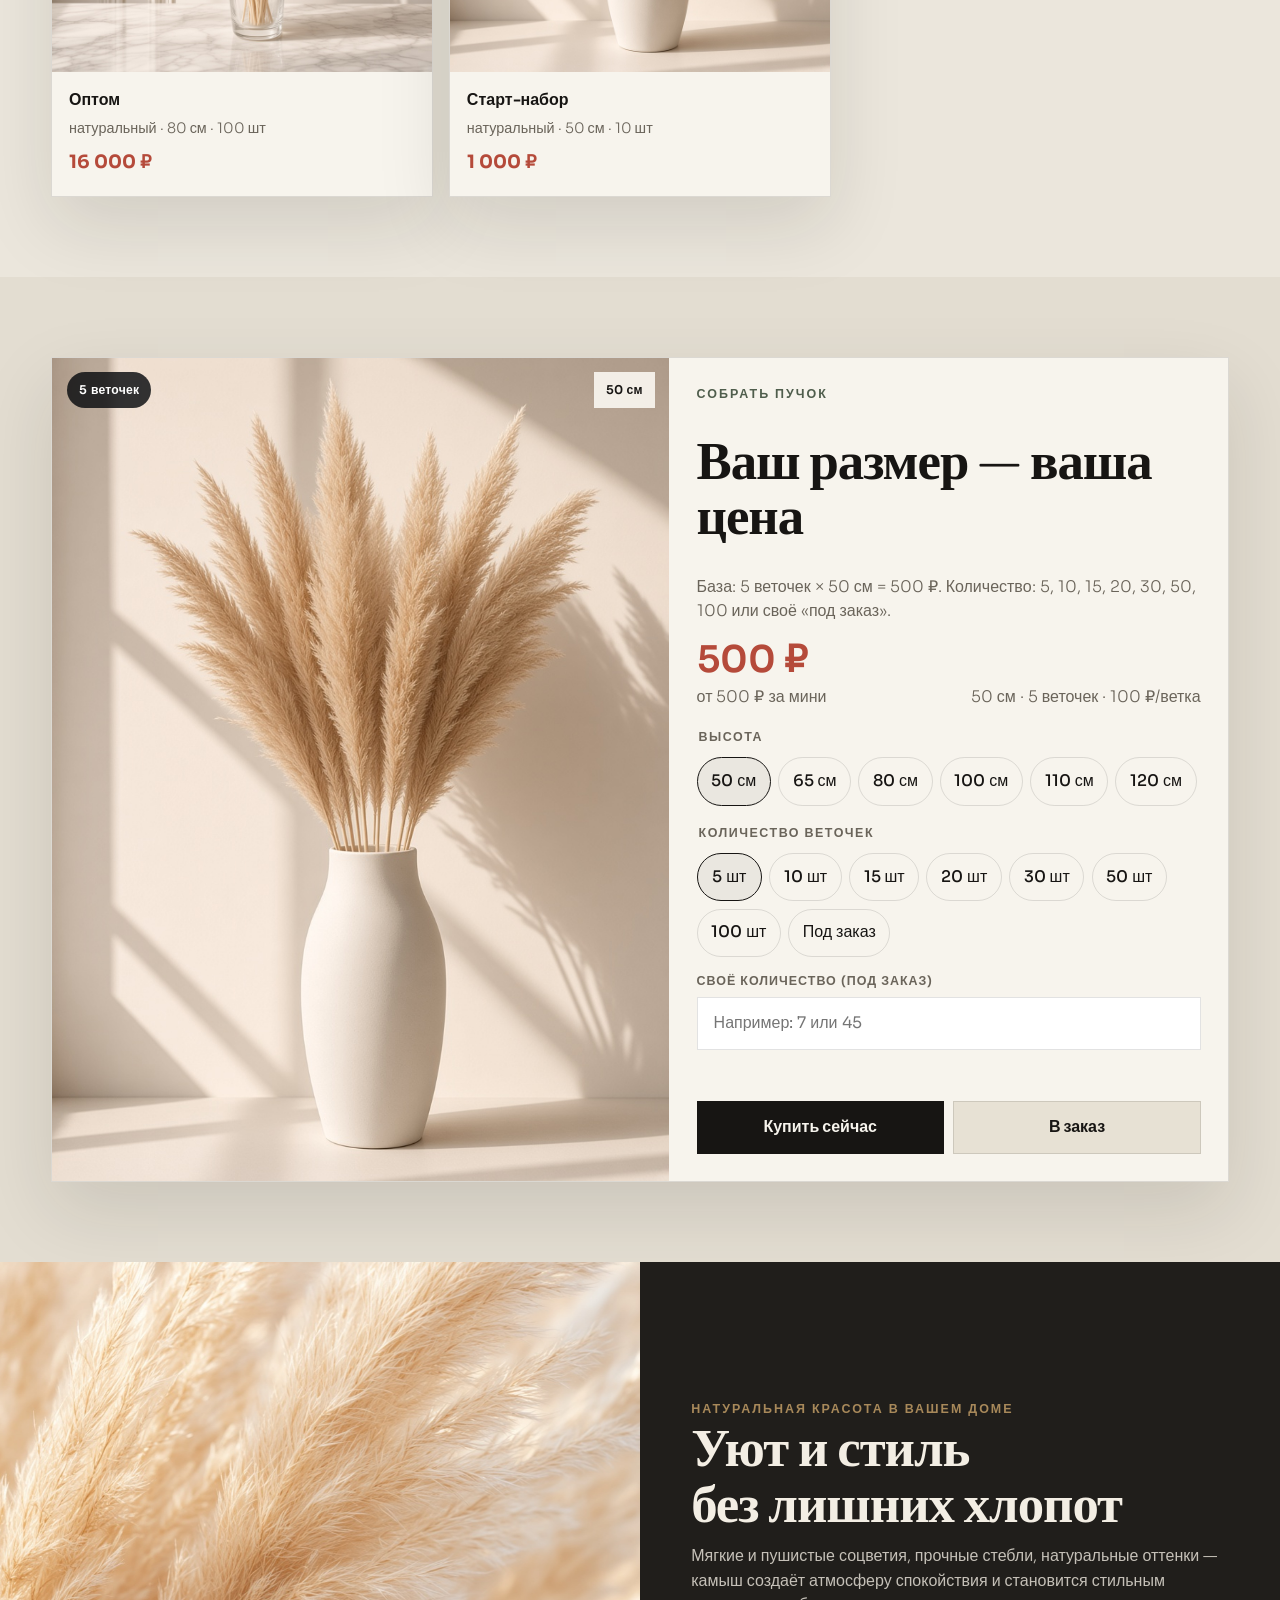
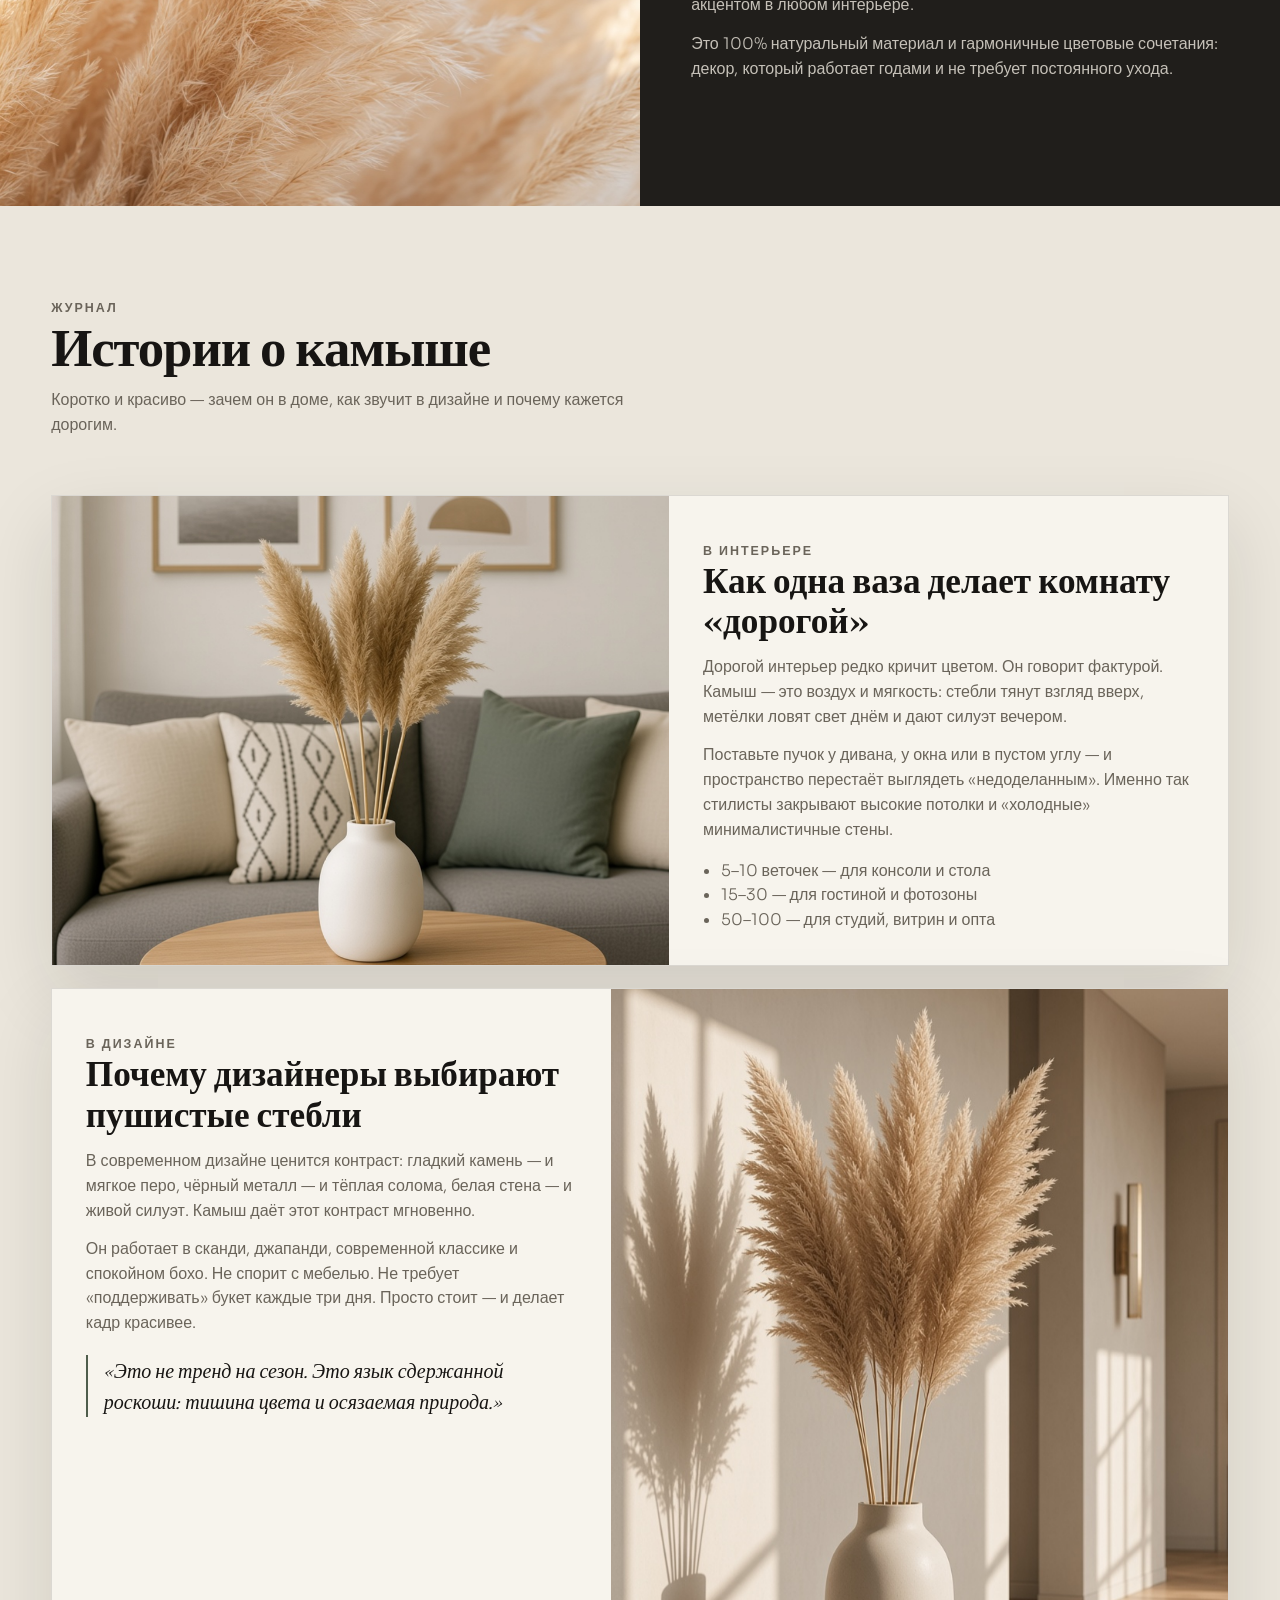
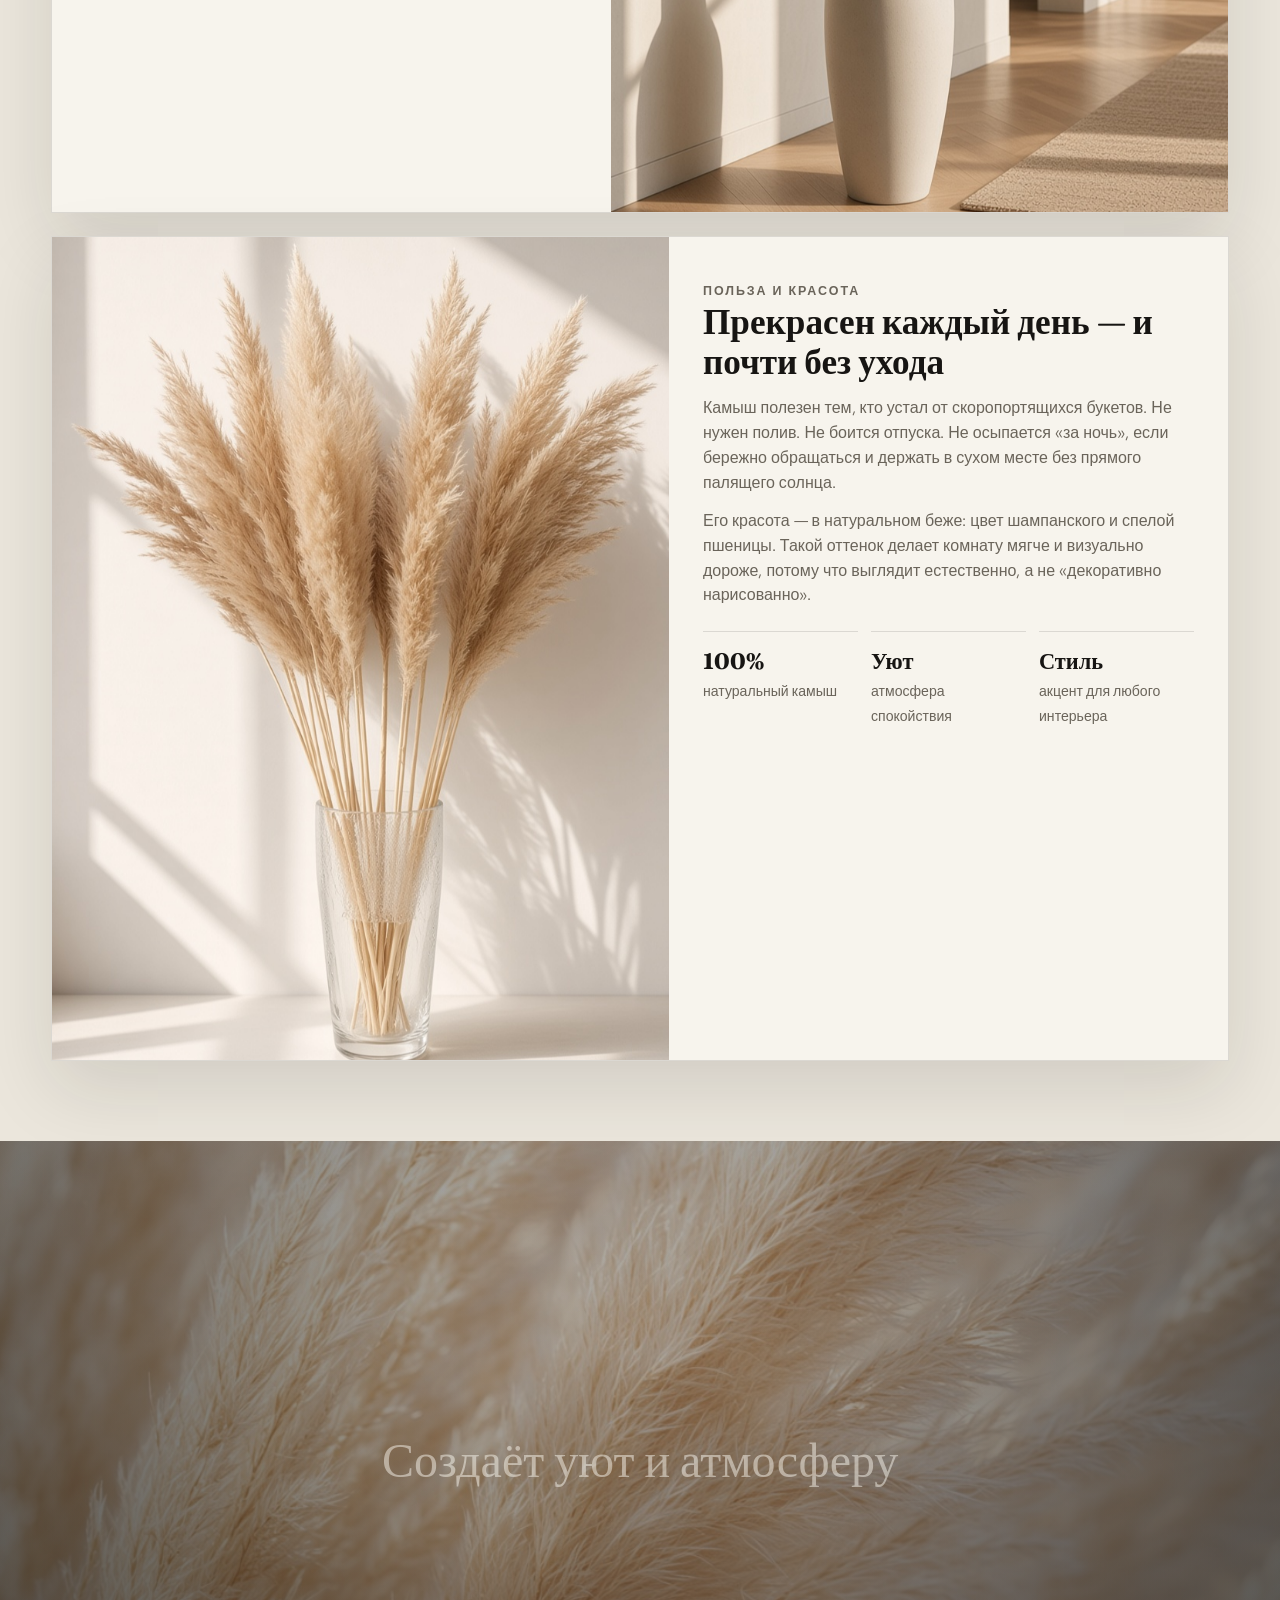
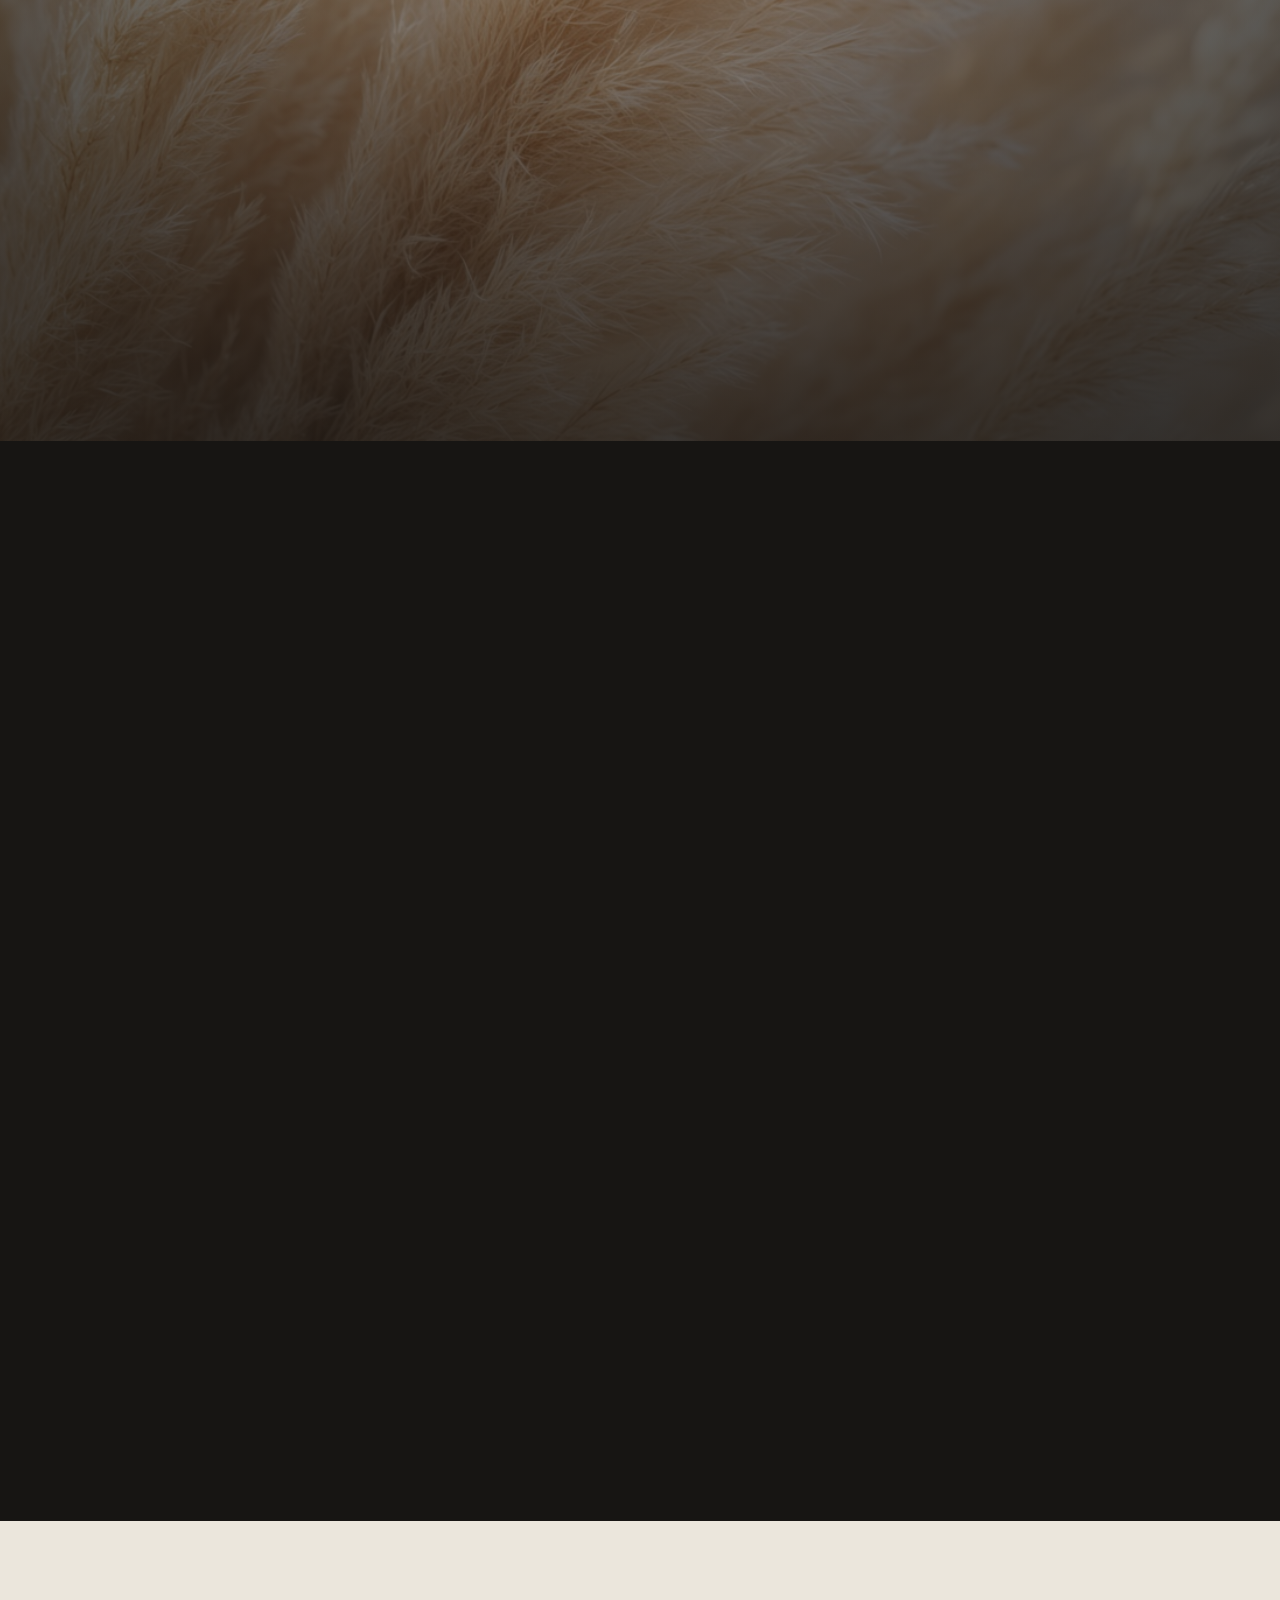
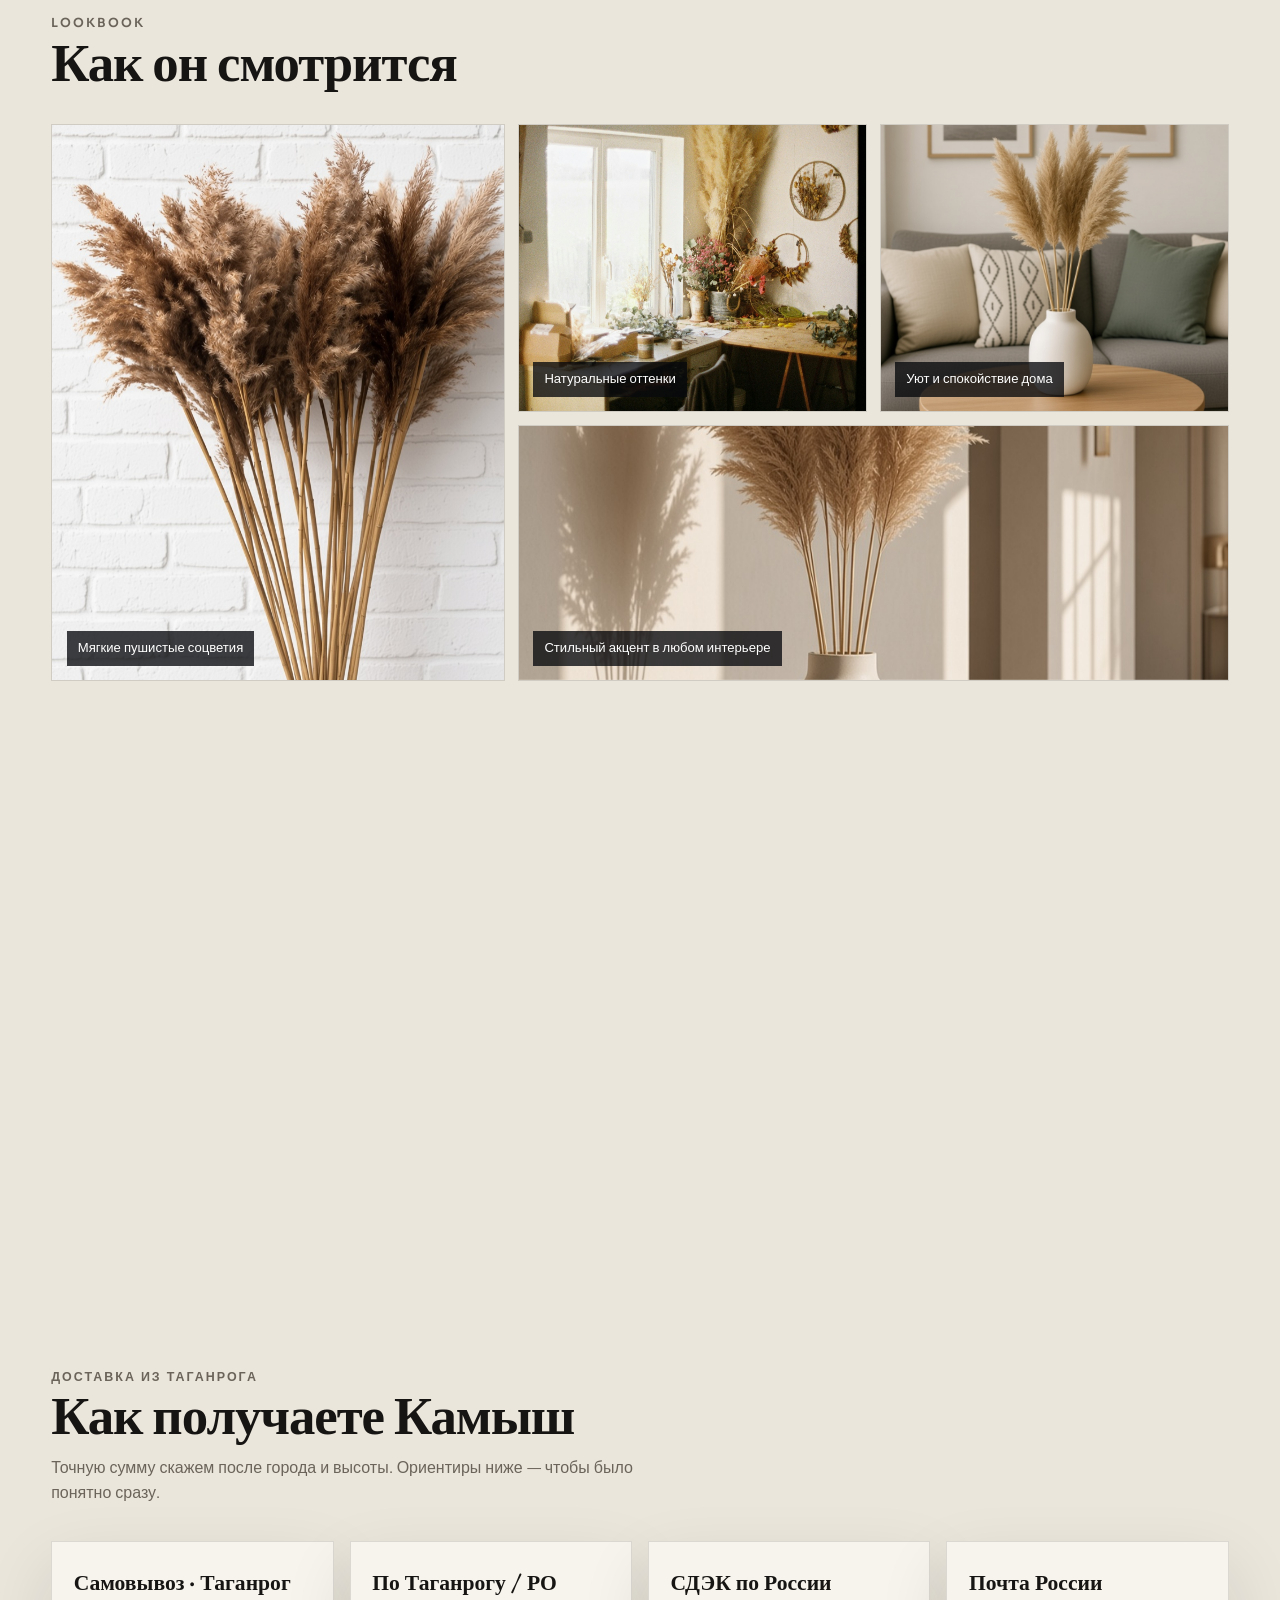
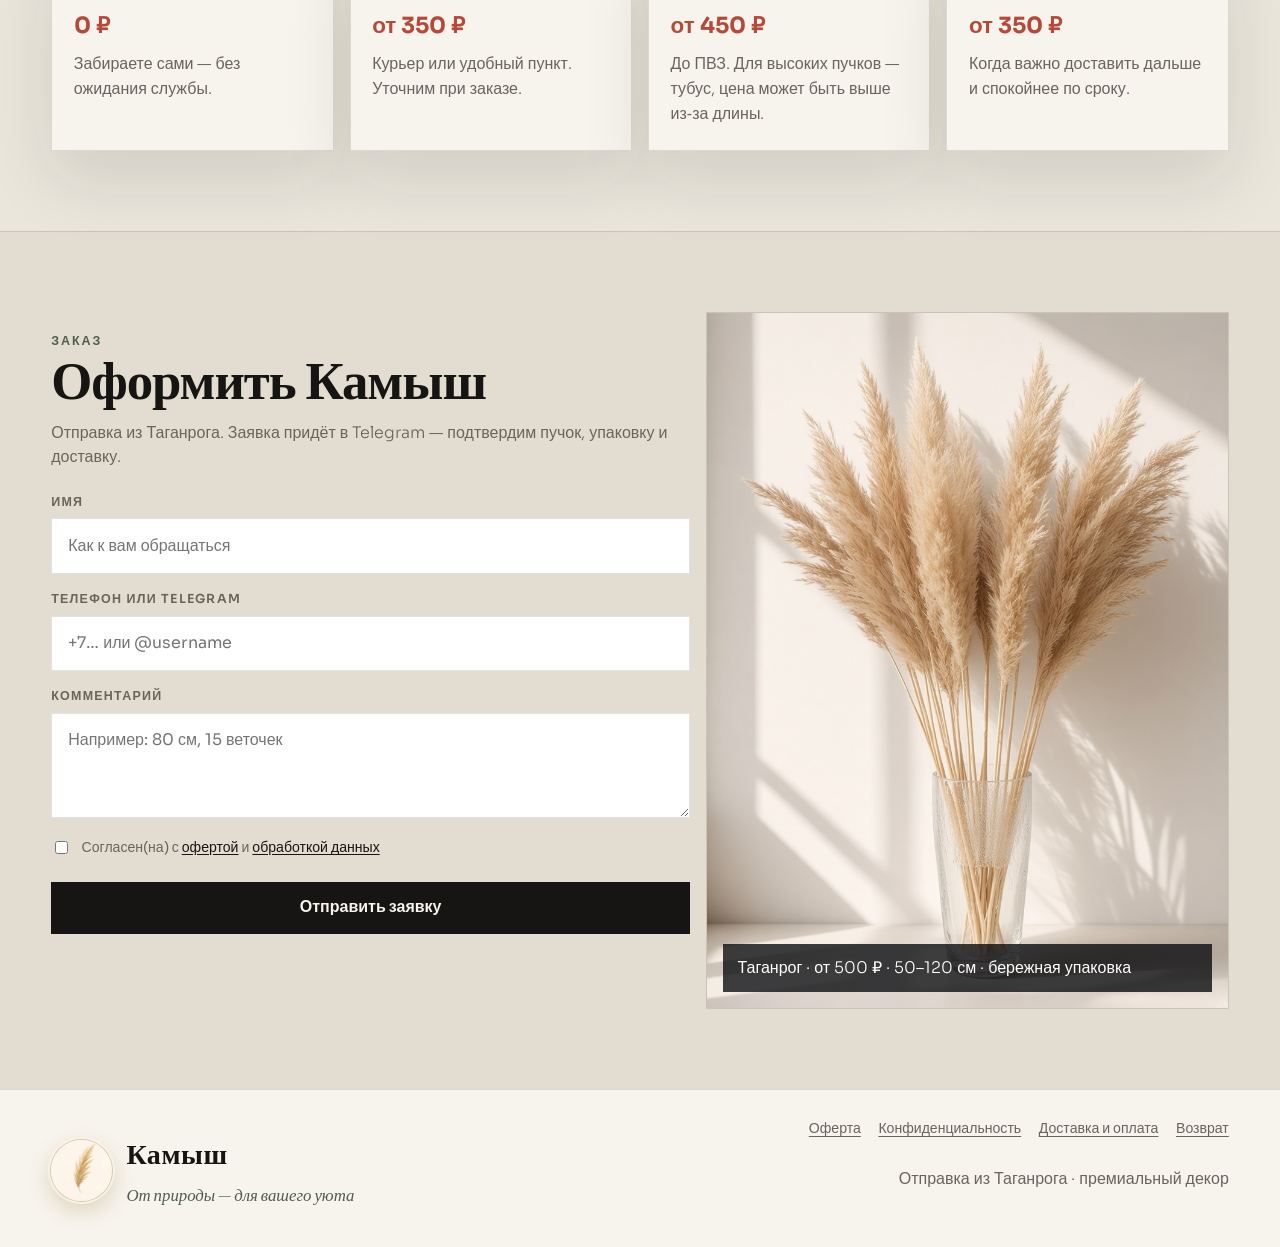
==== commit f7a11cef: "Fix pricing: 50 cm x 5 stems = 500 RUB." ====
--- a/index.html
+++ b/index.html
@@ -4,7 +4,7 @@
   <meta charset="UTF-8" />
   <meta name="viewport" content="width=device-width, initial-scale=1" />
   <title>Камыш — натуральный сухоцвет для дорогого интерьера</title>
-  <meta name="description" content="Камыш — пушистый натуральный сухоцвет от 50 см. Стильно, объёмно, на годы. Выберите высоту и число веточек." />
+  <meta name="description" content="Камыш — 100% натуральный сухоцвет. Уют, спокойствие и стиль для любого интерьера. От природы — для вашего уюта." />
   <link rel="preconnect" href="https://fonts.googleapis.com" />
   <link rel="preconnect" href="https://fonts.gstatic.com" crossorigin />
   <link href="https://fonts.googleapis.com/css2?family=Fraunces:opsz,wght@9..144,500;9..144,600;9..144,700&family=Sora:wght@300;400;500;600&display=swap" rel="stylesheet" />
@@ -12,11 +12,14 @@
 </head>
 <body>
   <header class="top">
-    <a class="logo" href="#top">Камыш</a>
+    <a class="logo" href="#top">
+      <img src="assets/img/logo-kamysh-gold.jpg" alt="" class="logo-mark" />
+      <span>Камыш</span>
+    </a>
     <nav class="nav">
       <a href="#shop">Витрина</a>
-      <a href="#stories">Истории</a>
-      <a href="#build">Собрать</a>
+      <a href="#pack">Упаковка</a>
+      <a href="#delivery">Доставка</a>
       <a href="#order">Заказ</a>
     </nav>
     <a class="nav-cta" href="#shop">Купить</a>
@@ -28,19 +31,41 @@
       <div class="hero-veil"></div>
       <div class="hero-copy">
         <p class="brand">Камыш</p>
-        <h1>Тихая роскошь в каждой веточке</h1>
-        <p class="lede">Натуральный пушистый сухоцвет от 50&nbsp;см — тот акцент, от которого интерьер выглядит дороже.</p>
+        <p class="slogan">От природы — для вашего уюта</p>
+        <h1>Премиальный декор<br />для любого интерьера</h1>
+        <p class="lede">Создаёт уют и атмосферу. Дополняет любой стиль. Стильный акцент, который мягко притягивает взгляд.</p>
         <div class="hero-actions">
           <a class="btn btn-dark" href="#shop">Смотреть витрину</a>
-          <a class="btn btn-glass" href="#stories">Читать истории</a>
+          <a class="btn btn-glass" href="#stories">Ваши истории</a>
         </div>
       </div>
     </section>
 
     <section class="marquee" aria-hidden="true">
       <div class="marquee-track">
-        <span>высота · фактура · свет · объём · без полива · годы красоты ·</span>
-        <span>высота · фактура · свет · объём · без полива · годы красоты ·</span>
+        <span>100% натуральное · уют и спокойствие · стиль для любого интерьера · без лишних хлопот ·</span>
+        <span>100% натуральное · уют и спокойствие · стиль для любого интерьера · без лишних хлопот ·</span>
+      </div>
+    </section>
+
+    <section class="benefits" aria-label="Преимущества">
+      <div class="benefits-grid">
+        <article>
+          <h3>Уют и атмосфера</h3>
+          <p>Создаёт уют и атмосферу спокойствия — дом сразу ощущается теплее и собраннее.</p>
+        </article>
+        <article>
+          <h3>Любой стиль</h3>
+          <p>Дополняет любой стиль интерьера: сканди, классика, бохо, минимализм, современный лофт.</p>
+        </article>
+        <article>
+          <h3>Стильный акцент</h3>
+          <p>Премиальный декор, который привлекает внимание — мягко, без крика и визуального шума.</p>
+        </article>
+        <article>
+          <h3>100% натуральное</h3>
+          <p>Натуральный камыш, пушистые соцветия, прочные стебли и природные оттенки.</p>
+        </article>
       </div>
     </section>
 
@@ -48,15 +73,16 @@
       <div class="section-head">
         <p class="eyebrow">Витрина</p>
         <h2>Камыш в продаже</h2>
-        <p>Как на маркете: высота, число веточек и цена сразу на карточке. От 50&nbsp;см — бежевый натуральный тон.</p>
+        <p>От <strong>500&nbsp;₽</strong> — 5 веточек высотой 50&nbsp;см. Выше и больше — цена растёт пропорционально.</p>
       </div>
       <div class="filters" id="shop-filters" aria-label="Фильтры">
         <button type="button" class="filter-chip is-active" data-filter="all">Все</button>
-        <button type="button" class="filter-chip" data-filter="to60">до 60 см</button>
-        <button type="button" class="filter-chip" data-filter="60to90">60–90 см</button>
+        <button type="button" class="filter-chip" data-filter="to60">50–65 см</button>
+        <button type="button" class="filter-chip" data-filter="60to90">80 см</button>
         <button type="button" class="filter-chip" data-filter="from100">от 100 см</button>
-        <button type="button" class="filter-chip" data-filter="qty5">до 5 веточек</button>
-        <button type="button" class="filter-chip" data-filter="qty10">до 10 веточек</button>
+        <button type="button" class="filter-chip" data-filter="qty5">5 веточек</button>
+        <button type="button" class="filter-chip" data-filter="qty10">10 веточек</button>
+        <button type="button" class="filter-chip" data-filter="qty15plus">от 15 веточек</button>
       </div>
       <div class="grid" id="product-grid"></div>
     </section>
@@ -64,21 +90,21 @@
     <section id="build" class="build">
       <div class="build-layout">
         <div class="build-shot">
-          <img id="preview-image" src="assets/img/product-bundle.jpg" alt="Пучок натурального камыша" />
-          <span class="badge badge-qty" id="badge-qty">15 веточек</span>
-          <span class="badge badge-size" id="badge-size">80 см</span>
+          <img id="preview-image" src="assets/img/vase-ceramic-white.jpg" alt="Пучок натурального камыша" />
+          <span class="badge badge-qty" id="badge-qty">5 веточек</span>
+          <span class="badge badge-size" id="badge-size">50 см</span>
         </div>
         <form class="build-form" id="builder-form">
           <p class="eyebrow">Собрать пучок</p>
           <h2>Ваш размер — ваша цена</h2>
-          <p class="build-note">От мини-вазы до напольной композиции. Меняйте высоту и количество — цена обновится сразу.</p>
+          <p class="build-note">База: 5 веточек × 50&nbsp;см = 500&nbsp;₽. Количество: 5, 10, 15, 20, 30, 50, 100 или своё «под заказ».</p>
 
           <div class="price-block">
             <div>
-              <p class="price" id="total-price">890 ₽</p>
-              <p class="price-old" id="old-price">2 136 ₽</p>
+              <p class="price" id="total-price">500 ₽</p>
+              <p class="price-old" id="old-price">от 500 ₽ за мини</p>
             </div>
-            <p class="selection" id="preview-label">80 см · 15 веточек</p>
+            <p class="selection" id="preview-label">50 см · 5 веточек</p>
           </div>
 
           <fieldset>
@@ -88,6 +114,10 @@
           <fieldset>
             <legend>Количество веточек</legend>
             <div class="chips" id="qty-chips"></div>
+            <label class="custom-qty-label">
+              Своё количество (под заказ)
+              <input id="custom-qty" type="number" min="1" max="1000" step="1" placeholder="Например: 7 или 45" />
+            </label>
           </fieldset>
 
           <div class="actions">
@@ -103,10 +133,10 @@
         <img src="assets/img/closeup-plumes.jpg" alt="Крупный план пушистых метёлок камыша" />
       </div>
       <div class="manifesto-copy">
-        <p class="eyebrow">Почему это дорого выглядит</p>
-        <h2>Не букет на неделю.<br />Скульптура на годы.</h2>
-        <p>Дизайнеры любят камыш за то, что он решает сразу несколько задач: даёт высоту без жёсткости, объём без тяжести и мягкий свет в нейтральной комнате. Рядом с деревом, льном, керамикой и камнем пушистая фактура читается как премиальный акцент — будто интерьер «доукомплектовали».</p>
-        <p>Свежие цветы увядают. Камыш остаётся. Поэтому он часто стоит в бутиках, отелях и стильных гостиных: один сильный жест вместо постоянного обновления.</p>
+        <p class="eyebrow">Натуральная красота в вашем доме</p>
+        <h2>Уют и стиль<br />без лишних хлопот</h2>
+        <p>Мягкие и пушистые соцветия, прочные стебли, натуральные оттенки — камыш создаёт атмосферу спокойствия и становится стильным акцентом в любом интерьере.</p>
+        <p>Это 100% натуральный материал и гармоничные цветовые сочетания: декор, который работает годами и не требует постоянного ухода.</p>
       </div>
     </section>
 
@@ -128,8 +158,8 @@
           <p>Поставьте пучок у дивана, у окна или в пустом углу — и пространство перестаёт выглядеть «недоделанным». Именно так стилисты закрывают высокие потолки и «холодные» минималистичные стены.</p>
           <ul>
             <li>5–10 веточек — для консоли и стола</li>
-            <li>15–19 — для гостиной и фотозоны</li>
-            <li>25+ — для студий, витрин и мероприятий</li>
+            <li>15–30 — для гостиной и фотозоны</li>
+            <li>50–100 — для студий, витрин и опта</li>
           </ul>
         </div>
       </article>
@@ -157,12 +187,25 @@
           <p>Камыш полезен тем, кто устал от скоропортящихся букетов. Не нужен полив. Не боится отпуска. Не осыпается «за ночь», если бережно обращаться и держать в сухом месте без прямого палящего солнца.</p>
           <p>Его красота — в натуральном беже: цвет шампанского и спелой пшеницы. Такой оттенок делает комнату мягче и визуально дороже, потому что выглядит естественно, а не «декоративно нарисованно».</p>
           <div class="mini-facts">
-            <div><strong>Годы</strong><span>служит при аккуратном уходе</span></div>
-            <div><strong>0 воды</strong><span>только сухая ваза</span></div>
-            <div><strong>Свет</strong><span>ловят метёлки весь день</span></div>
+            <div><strong>100%</strong><span>натуральный камыш</span></div>
+            <div><strong>Уют</strong><span>атмосфера спокойствия</span></div>
+            <div><strong>Стиль</strong><span>акцент для любого интерьера</span></div>
           </div>
         </div>
       </article>
+    </section>
+
+    <section class="cinema" aria-label="Премиальный акцент">
+      <div class="cinema-sticky">
+        <img src="assets/img/closeup-plumes.jpg" alt="Пушистые соцветия камыша" />
+        <div class="cinema-veil"></div>
+        <div class="cinema-copy">
+          <p class="cinema-line" data-peak="0.12">Создаёт уют и атмосферу</p>
+          <p class="cinema-line" data-peak="0.38">Дополняет любой стиль интерьера</p>
+          <p class="cinema-line" data-peak="0.64">Стильный акцент, который притягивает взгляд</p>
+          <p class="cinema-line" data-peak="0.88">Премиальный декор — без лишних хлопот</p>
+        </div>
+      </div>
     </section>
 
     <section class="lookbook">
@@ -171,22 +214,74 @@
         <h2>Как он смотрится</h2>
       </div>
       <div class="lookbook-grid">
-        <figure class="look-lg">
+        <figure class="look-lg parallax-media">
           <img src="assets/img/product-bundle.jpg" alt="Плотный пучок камыша" />
-          <figcaption>Плотный пучок — эффект «дорогого объёма»</figcaption>
+          <figcaption>Мягкие пушистые соцветия</figcaption>
         </figure>
-        <figure>
+        <figure class="parallax-media">
           <img src="assets/img/pampas1.jpg" alt="Камыш и сухоцветы в интерьере" />
-          <figcaption>Мягкий свет и спокойная палитра</figcaption>
+          <figcaption>Натуральные оттенки</figcaption>
         </figure>
-        <figure>
+        <figure class="parallax-media">
           <img src="assets/img/interior-sofa.jpg" alt="Камыш рядом с диваном" />
-          <figcaption>Уютный угол гостиной</figcaption>
+          <figcaption>Уют и спокойствие дома</figcaption>
         </figure>
-        <figure class="look-wide">
+        <figure class="look-wide parallax-media">
           <img src="assets/img/tall-floor.jpg" alt="Напольный камыш" />
-          <figcaption>Напольная высота — как в бутике и отеле</figcaption>
+          <figcaption>Стильный акцент в любом интерьере</figcaption>
         </figure>
+      </div>
+    </section>
+
+    <section id="pack" class="pack">
+      <div class="section-head">
+        <p class="eyebrow">Упаковка</p>
+        <h2>Как уходит ваш заказ</h2>
+        <p>Отправляем из Таганрога бережно: чтобы пушистые соцветия доехали целыми и выглядели дорого уже в руках.</p>
+      </div>
+      <div class="pack-grid">
+        <article class="pack-card">
+          <h3>Мини и средние (50–80 см)</h3>
+          <p>Крафт-коробка + мягкая бумага. Пучок фиксируем, чтобы стебли не ломались и метёлки не сминались.</p>
+        </article>
+        <article class="pack-card">
+          <h3>Высокие (100–120 см)</h3>
+          <p>Жёсткий тубус или длинная коробка. Не сгибаем. На упаковке — логотип Камыш и короткая открытка.</p>
+        </article>
+        <article class="pack-card">
+          <h3>Опт и крупные наборы</h3>
+          <p>Несколько слоёв защиты, маркировка «не переворачивать», трек-номер после отправки.</p>
+        </article>
+      </div>
+    </section>
+
+    <section id="delivery" class="delivery">
+      <div class="section-head">
+        <p class="eyebrow">Доставка из Таганрога</p>
+        <h2>Как получаете Камыш</h2>
+        <p>Точную сумму скажем после города и высоты. Ориентиры ниже — чтобы было понятно сразу.</p>
+      </div>
+      <div class="delivery-grid">
+        <article class="delivery-card">
+          <h3>Самовывоз · Таганрог</h3>
+          <p class="price-tag">0 ₽</p>
+          <p>Забираете сами — без ожидания службы.</p>
+        </article>
+        <article class="delivery-card">
+          <h3>По Таганрогу / РО</h3>
+          <p class="price-tag">от 350 ₽</p>
+          <p>Курьер или удобный пункт. Уточним при заказе.</p>
+        </article>
+        <article class="delivery-card">
+          <h3>СДЭК по России</h3>
+          <p class="price-tag">от 450 ₽</p>
+          <p>До ПВЗ. Для высоких пучков — тубус, цена может быть выше из‑за длины.</p>
+        </article>
+        <article class="delivery-card">
+          <h3>Почта России</h3>
+          <p class="price-tag">от 350 ₽</p>
+          <p>Когда важно доставить дальше и спокойнее по сроку.</p>
+        </article>
       </div>
     </section>
 
@@ -194,7 +289,7 @@
       <div class="order-panel">
         <p class="eyebrow">Заказ</p>
         <h2>Оформить Камыш</h2>
-        <p>Заявка сразу придёт в Telegram. Подтвердим высоту, число веточек и доставку.</p>
+        <p>Отправка из Таганрога. Заявка придёт в Telegram — подтвердим пучок, упаковку и доставку.</p>
         <form id="order-form">
           <label>
             Имя
@@ -209,23 +304,42 @@
             <textarea name="note" rows="3" placeholder="Например: 80 см, 15 веточек"></textarea>
           </label>
           <input type="hidden" name="selection" id="selection-field" />
+          <label class="consent">
+            <input name="consent" type="checkbox" required />
+            <span>Согласен(на) с <a href="docs/oferta.html">офертой</a> и <a href="docs/privacy.html">обработкой данных</a></span>
+          </label>
           <button class="btn btn-dark" type="submit">Отправить заявку</button>
           <p class="form-status" id="form-status" role="status" aria-live="polite"></p>
         </form>
       </div>
       <aside class="order-aside">
         <img src="assets/img/product-vase.jpg" alt="Камыш для заказа" />
-        <p>От 50 см · 5–27 веточек · натуральный тон</p>
+        <p>Таганрог · от 500 ₽ · 50–120 см · бережная упаковка</p>
       </aside>
     </section>
   </main>
 
   <footer class="footer">
-    <p class="logo">Камыш</p>
-    <p>Натуральный сухоцвет · стильно · надолго</p>
+    <div class="footer-brand">
+      <img src="assets/img/logo-kamysh-gold.jpg" alt="" class="logo-mark" />
+      <div>
+        <p class="logo">Камыш</p>
+        <p class="footer-slogan">От природы — для вашего уюта</p>
+      </div>
+    </div>
+    <div class="footer-right">
+      <nav class="footer-links" aria-label="Документы">
+        <a href="docs/oferta.html">Оферта</a>
+        <a href="docs/privacy.html">Конфиденциальность</a>
+        <a href="docs/delivery.html">Доставка и оплата</a>
+        <a href="docs/returns.html">Возврат</a>
+      </nav>
+      <p>Отправка из Таганрога · премиальный декор</p>
+    </div>
   </footer>
 
   <script src="js/telegram-config.js"></script>
   <script src="js/main.js"></script>
+  <script src="js/effects.js"></script>
 </body>
 </html>
--- a/css/styles.css
+++ b/css/styles.css
@@ -63,10 +63,24 @@
 }
 
 .logo {
-  font-family: var(--display);
-  font-size: 1.55rem;
+  display: inline-flex;
+  align-items: center;
+  gap: 0.75rem;
+  font-family: var(--display);
+  font-size: 1.75rem;
   font-weight: 600;
   letter-spacing: 0.02em;
+}
+
+.logo-mark {
+  width: 3.4rem;
+  height: 3.4rem;
+  border-radius: 50%;
+  object-fit: cover;
+  box-shadow:
+    0 0 0 1px rgba(184, 148, 74, 0.45),
+    0 0 0 3px rgba(247, 244, 237, 0.9),
+    0 8px 22px rgba(140, 105, 40, 0.28);
 }
 
 .nav {
@@ -123,12 +137,22 @@
 }
 
 .brand {
-  margin: 0 0 0.7rem;
+  margin: 0 0 0.55rem;
   font-family: var(--display);
   font-size: clamp(3.2rem, 9vw, 6rem);
   font-weight: 600;
   line-height: 0.9;
   letter-spacing: -0.02em;
+}
+
+.slogan {
+  margin: 0 0 1rem;
+  font-family: var(--display);
+  font-size: clamp(1.05rem, 2.2vw, 1.35rem);
+  font-style: italic;
+  font-weight: 500;
+  letter-spacing: 0.02em;
+  color: rgba(247, 244, 237, 0.88);
 }
 
 .hero h1 {
@@ -211,12 +235,160 @@
   color: var(--muted);
 }
 
+.benefits {
+  padding: 2.5rem 4vw 0;
+}
+
+.benefits-grid {
+  display: grid;
+  grid-template-columns: repeat(4, 1fr);
+  gap: 1px;
+  background: var(--line);
+  border: 1px solid var(--line);
+}
+
+.benefits-grid article {
+  padding: 1.4rem 1.2rem;
+  background: var(--paper);
+}
+
+.benefits-grid h3 {
+  margin: 0 0 0.45rem;
+  font-family: var(--display);
+  font-size: 1.25rem;
+  font-weight: 600;
+}
+
+.benefits-grid p {
+  margin: 0;
+  color: var(--muted);
+  font-size: 0.92rem;
+}
+
 .shop,
 .build,
 .stories,
 .lookbook,
+.pack,
+.delivery,
 .order {
   padding: 5rem 4vw;
+}
+
+.cinema {
+  position: relative;
+  height: 220vh;
+  background: #171513;
+}
+
+.cinema-sticky {
+  position: sticky;
+  top: 0;
+  height: 100vh;
+  overflow: hidden;
+}
+
+.cinema-sticky img {
+  width: 100%;
+  height: 100%;
+  object-fit: cover;
+  transform: scale(calc(1.05 + var(--p, 0) * 0.12));
+  filter: saturate(calc(0.9 + var(--p, 0) * 0.2));
+}
+
+.cinema-veil {
+  position: absolute;
+  inset: 0;
+  background:
+    linear-gradient(180deg, rgba(23, 21, 19, 0.25), rgba(23, 21, 19, 0.72)),
+    radial-gradient(circle at 50% 40%, transparent 20%, rgba(23, 21, 19, 0.45) 80%);
+}
+
+.cinema-copy {
+  position: absolute;
+  inset: 0;
+  display: grid;
+  place-content: center;
+  gap: 1rem;
+  padding: 2rem;
+  text-align: center;
+}
+
+.cinema-line {
+  margin: 0;
+  font-family: var(--display);
+  font-size: clamp(1.5rem, 4vw, 3rem);
+  font-weight: 500;
+  color: #f7f4ed;
+  opacity: 0;
+  transform: translateY(24px);
+  will-change: opacity, transform;
+  text-shadow: 0 10px 40px rgba(0, 0, 0, 0.35);
+}
+
+.pack-grid,
+.delivery-grid {
+  display: grid;
+  grid-template-columns: repeat(3, 1fr);
+  gap: 1rem;
+}
+
+.delivery-grid {
+  grid-template-columns: repeat(4, 1fr);
+}
+
+.pack-card,
+.delivery-card {
+  padding: 1.5rem 1.35rem;
+  background: var(--paper);
+  border: 1px solid var(--line);
+  box-shadow: var(--shadow);
+}
+
+.pack-card h3,
+.delivery-card h3 {
+  margin: 0 0 0.55rem;
+  font-family: var(--display);
+  font-size: 1.35rem;
+  font-weight: 600;
+}
+
+.pack-card p,
+.delivery-card p {
+  margin: 0;
+  color: var(--muted);
+}
+
+.price-tag {
+  margin: 0 0 0.55rem !important;
+  color: var(--sale) !important;
+  font-size: 1.4rem;
+  font-weight: 700;
+}
+
+.has-motion .reveal {
+  opacity: 0;
+  transform: translateY(28px);
+  transition: opacity 0.8s ease, transform 0.8s ease;
+}
+
+.has-motion .reveal.is-in {
+  opacity: 1;
+  transform: none;
+}
+
+.parallax-media,
+.story-media,
+.manifesto-media,
+.hero-media,
+.hero {
+  overflow: hidden;
+}
+
+.parallax-media img,
+.story-media img,
+.manifesto-media img {
+  will-change: transform;
 }
 
 .section-head {
@@ -465,6 +637,30 @@
 .chip:hover {
   border-color: var(--ink);
   background: rgba(23, 21, 19, 0.06);
+}
+
+.custom-qty-label {
+  display: grid;
+  gap: 0.4rem;
+  margin-top: 0.9rem;
+  font-size: 0.78rem;
+  font-weight: 600;
+  letter-spacing: 0.08em;
+  text-transform: uppercase;
+  color: var(--muted);
+}
+
+.custom-qty-label input {
+  width: 100%;
+  padding: 0.8rem 1rem;
+  border: 1px solid var(--line);
+  background: #fff;
+  color: var(--ink);
+  font: inherit;
+  font-size: 1rem;
+  letter-spacing: 0;
+  text-transform: none;
+  font-weight: 400;
 }
 
 .actions {
@@ -713,6 +909,7 @@
   display: flex;
   justify-content: space-between;
   gap: 1rem;
+  align-items: end;
   padding: 1.8rem 4vw 2.4rem;
   background: var(--paper);
   border-top: 1px solid var(--line);
@@ -720,7 +917,76 @@
 }
 
 .footer .logo {
-  color: var(--ink);
+  margin: 0;
+  color: var(--ink);
+}
+
+.footer-brand {
+  display: flex;
+  align-items: center;
+  gap: 0.9rem;
+}
+
+.footer-brand .logo-mark {
+  width: 3.8rem;
+  height: 3.8rem;
+}
+
+.footer-slogan {
+  margin: 0.35rem 0 0;
+  font-family: var(--display);
+  font-style: italic;
+  font-size: 1.05rem;
+  color: #4f5d4c;
+}
+
+.footer-right {
+  display: grid;
+  gap: 0.7rem;
+  justify-items: end;
+  text-align: right;
+}
+
+.footer-links {
+  display: flex;
+  flex-wrap: wrap;
+  gap: 0.75rem 1.1rem;
+  justify-content: flex-end;
+  font-size: 0.88rem;
+}
+
+.footer-links a {
+  color: var(--muted);
+  text-decoration: underline;
+  text-underline-offset: 0.18em;
+}
+
+.footer-links a:hover {
+  color: var(--ink);
+}
+
+.consent {
+  display: flex;
+  align-items: flex-start;
+  gap: 0.65rem;
+  margin: 0.2rem 0 0.4rem;
+  font-size: 0.88rem;
+  letter-spacing: 0;
+  text-transform: none;
+  font-weight: 400;
+  color: var(--muted);
+}
+
+.consent input {
+  width: auto;
+  margin-top: 0.2rem;
+  accent-color: var(--ink);
+}
+
+.consent a {
+  color: var(--ink);
+  text-decoration: underline;
+  text-underline-offset: 0.15em;
 }
 
 @keyframes rise {
@@ -757,6 +1023,9 @@
     display: none;
   }
 
+  .benefits-grid,
+  .pack-grid,
+  .delivery-grid,
   .grid,
   .build-layout,
   .manifesto,
@@ -767,6 +1036,16 @@
     grid-template-columns: 1fr;
   }
 
+  .benefits-grid,
+  .pack-grid,
+  .delivery-grid {
+    grid-template-columns: 1fr 1fr;
+  }
+
+  .cinema {
+    height: 180vh;
+  }
+
   .lookbook-grid {
     grid-template-rows: none;
   }
@@ -792,12 +1071,29 @@
 }
 
 @media (max-width: 640px) {
+  .benefits-grid,
+  .pack-grid,
+  .delivery-grid,
   .grid,
   .actions {
     grid-template-columns: 1fr;
   }
 
+  .cinema-line {
+    font-size: 1.35rem;
+  }
+
   .footer {
     flex-direction: column;
-  }
-}
+    align-items: flex-start;
+  }
+
+  .footer-right {
+    justify-items: start;
+    text-align: left;
+  }
+
+  .footer-links {
+    justify-content: flex-start;
+  }
+}
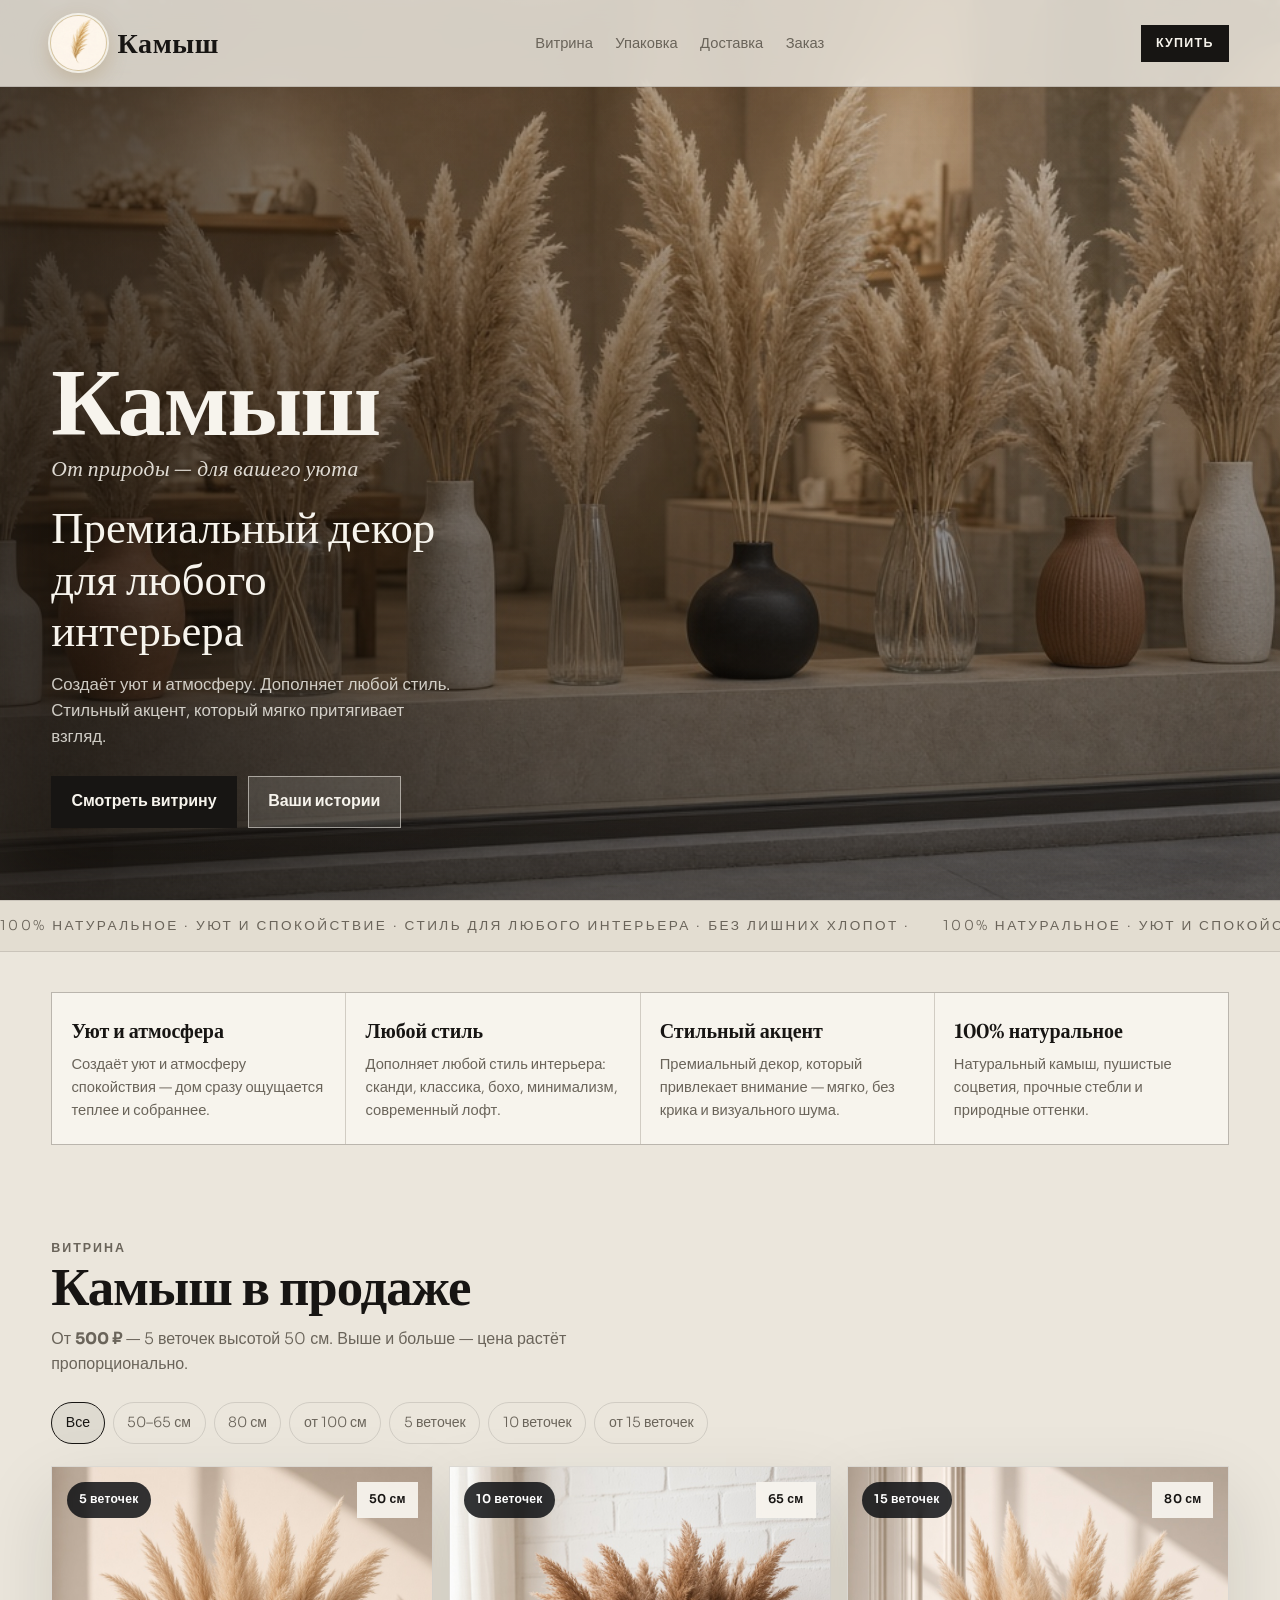
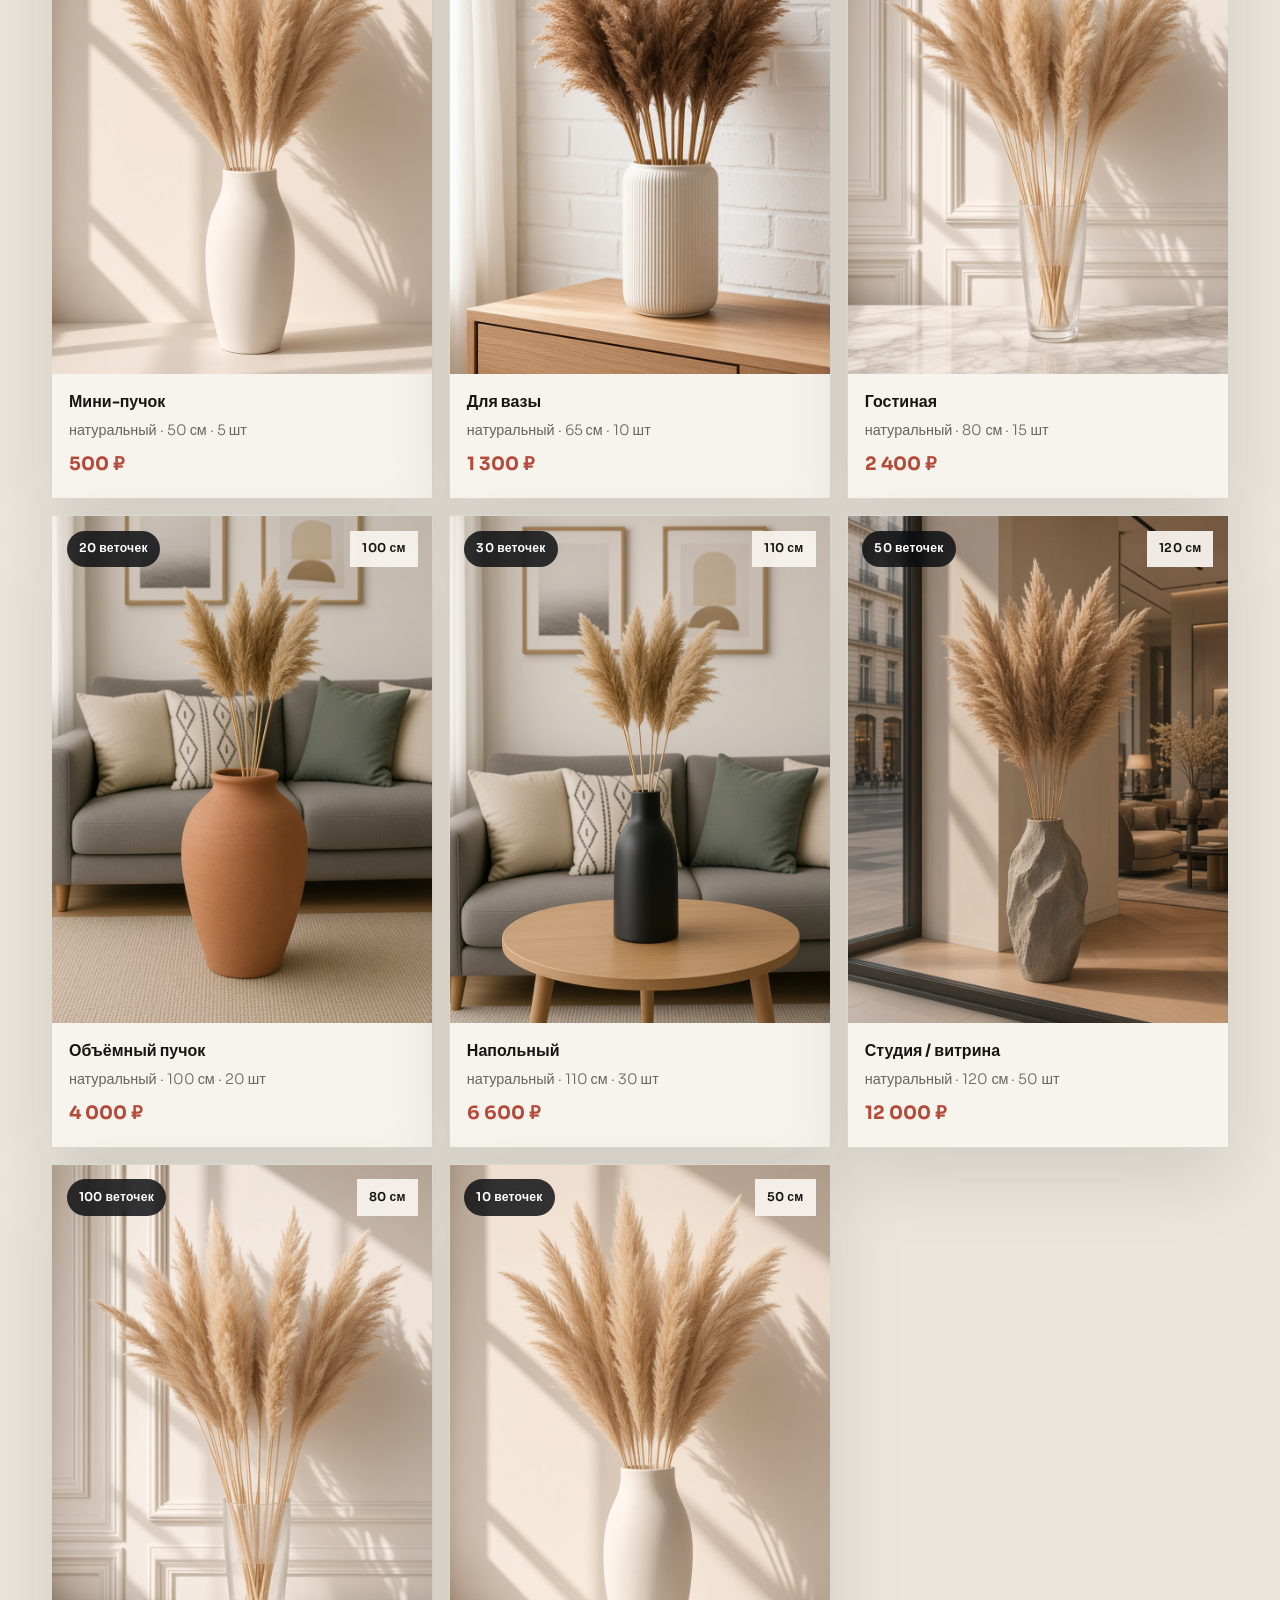
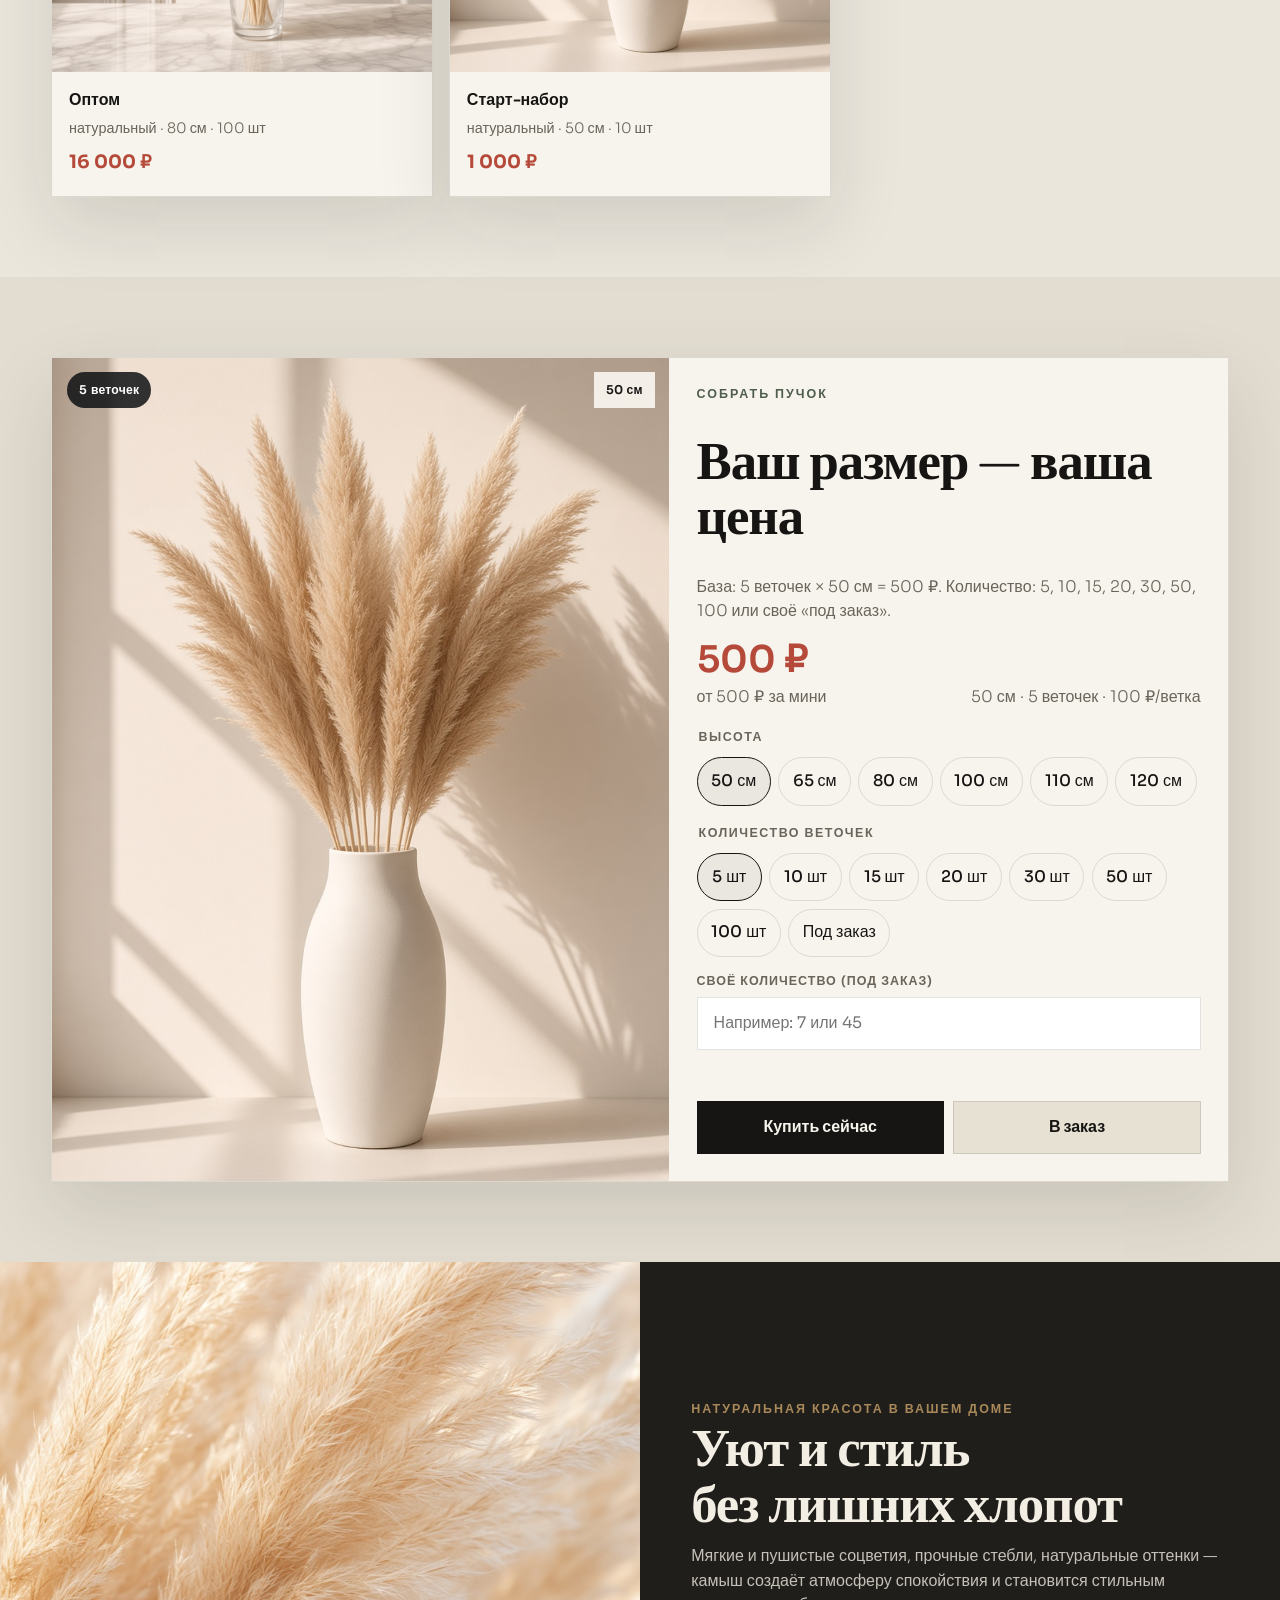
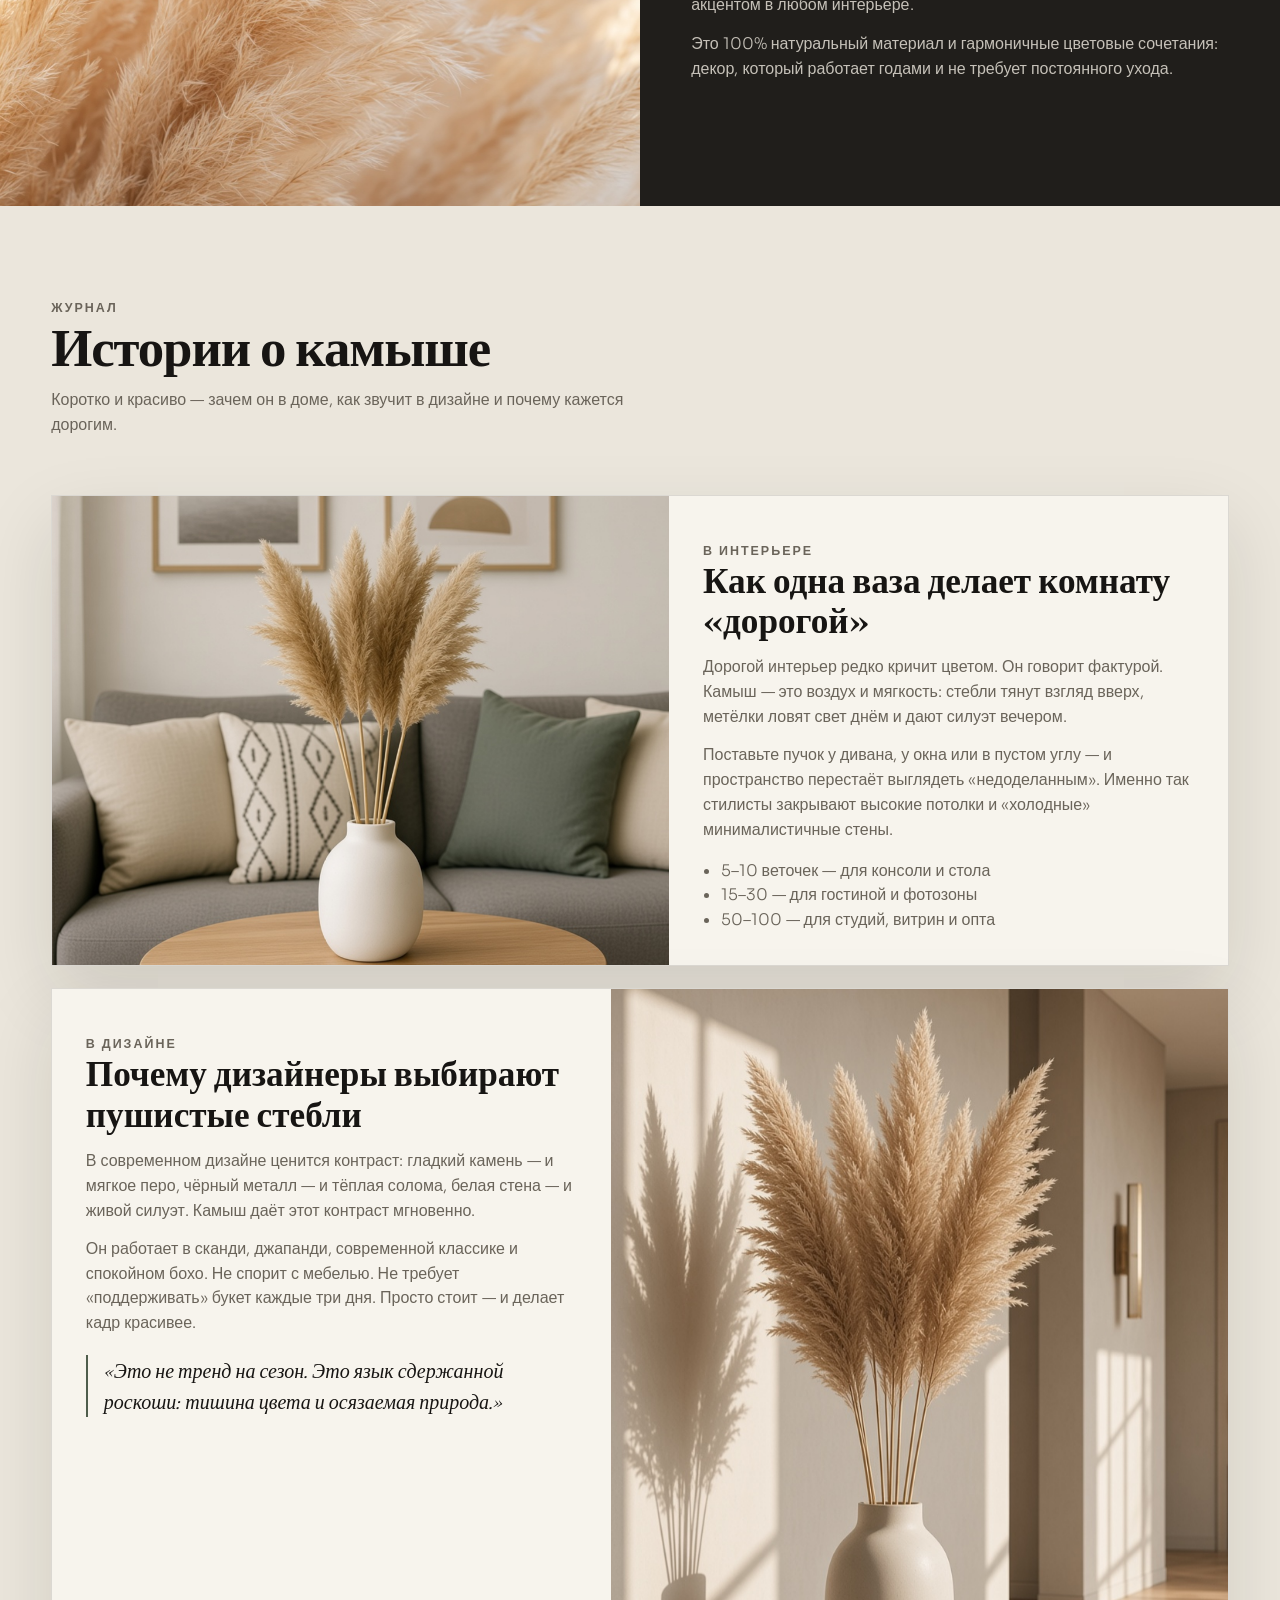
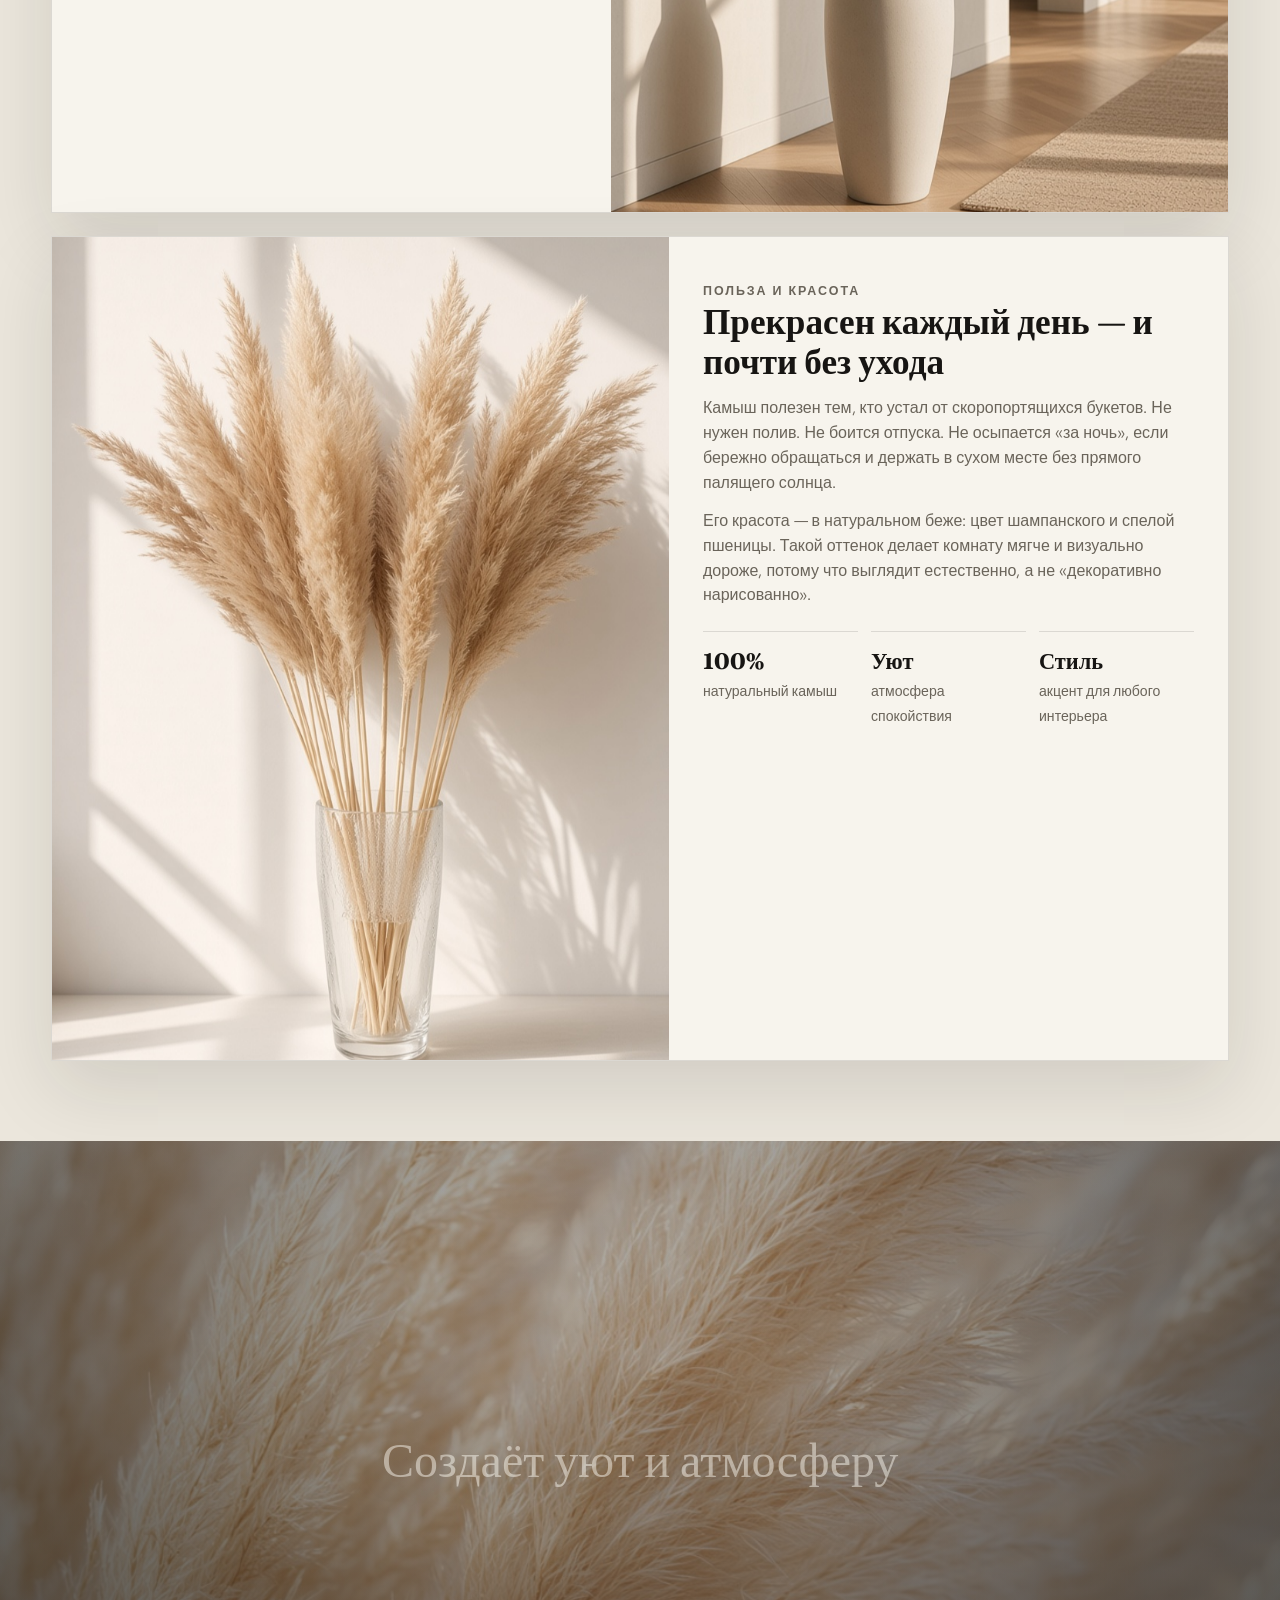
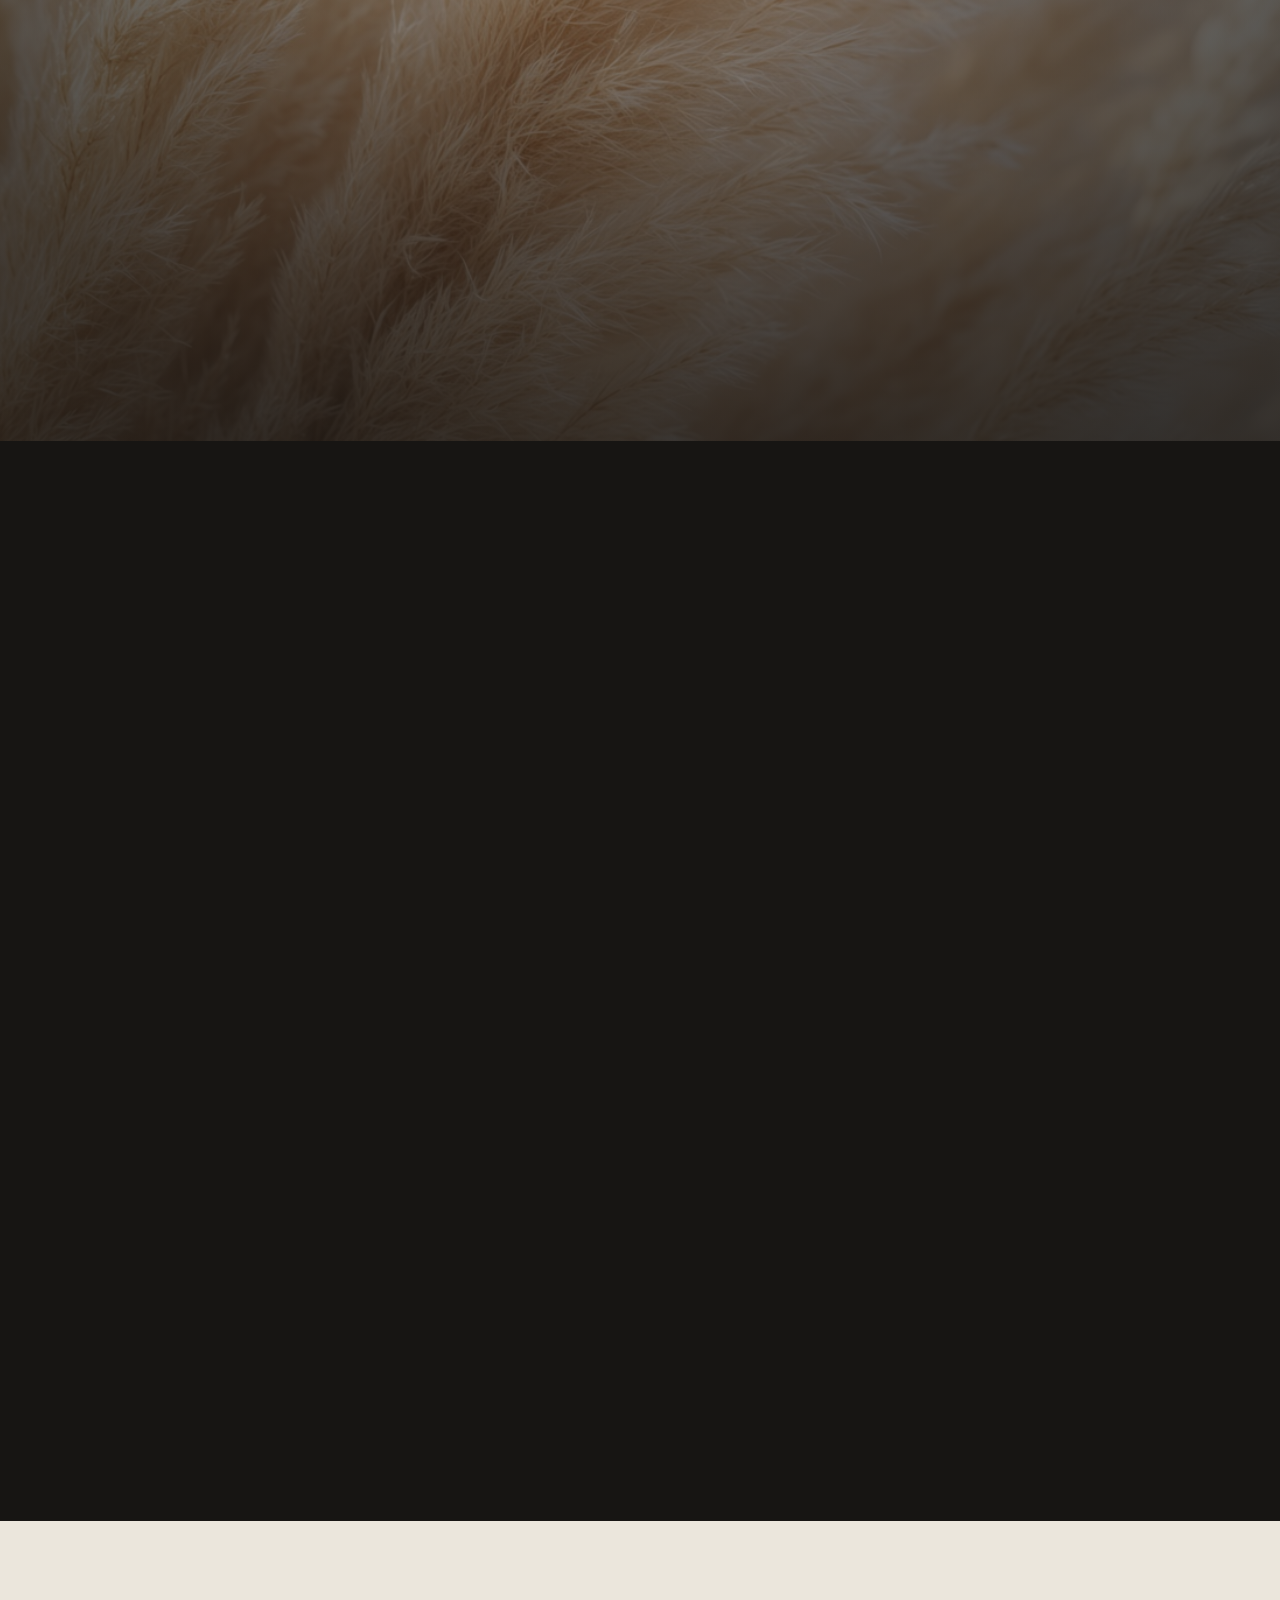
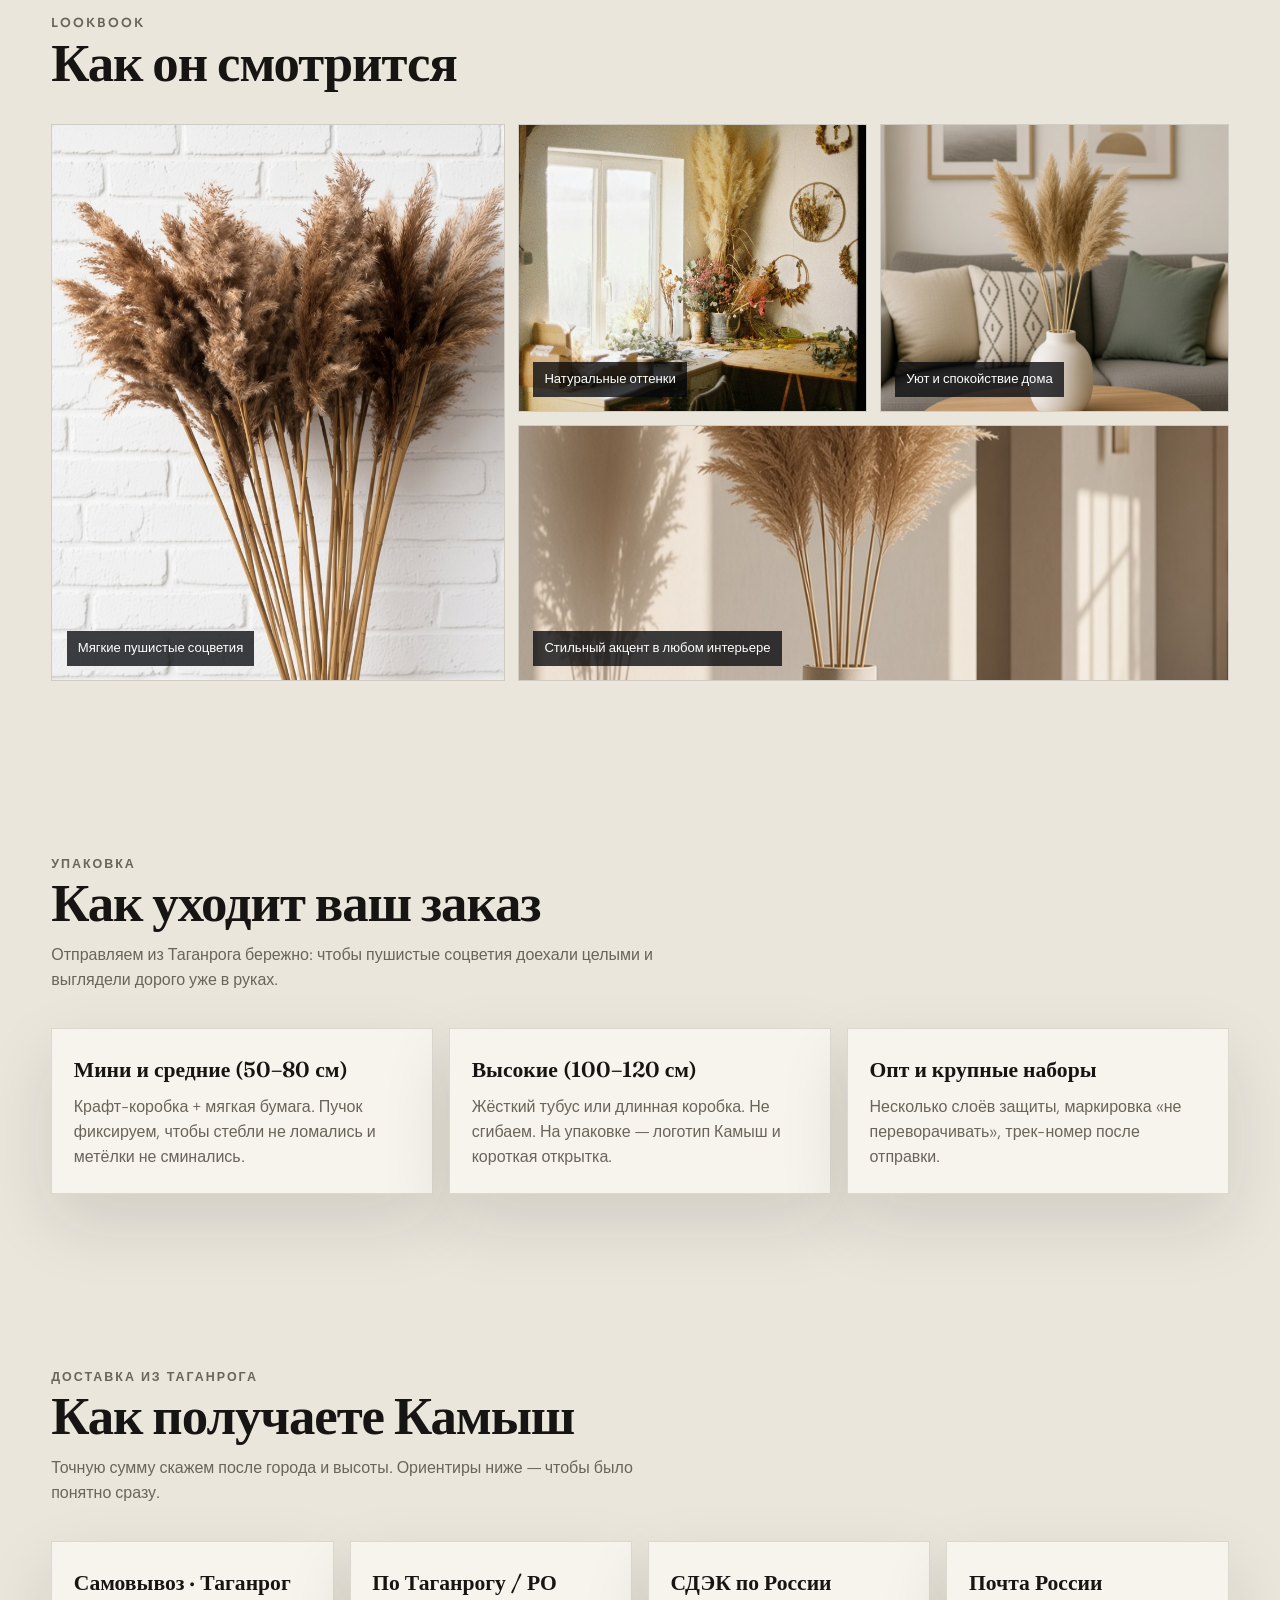
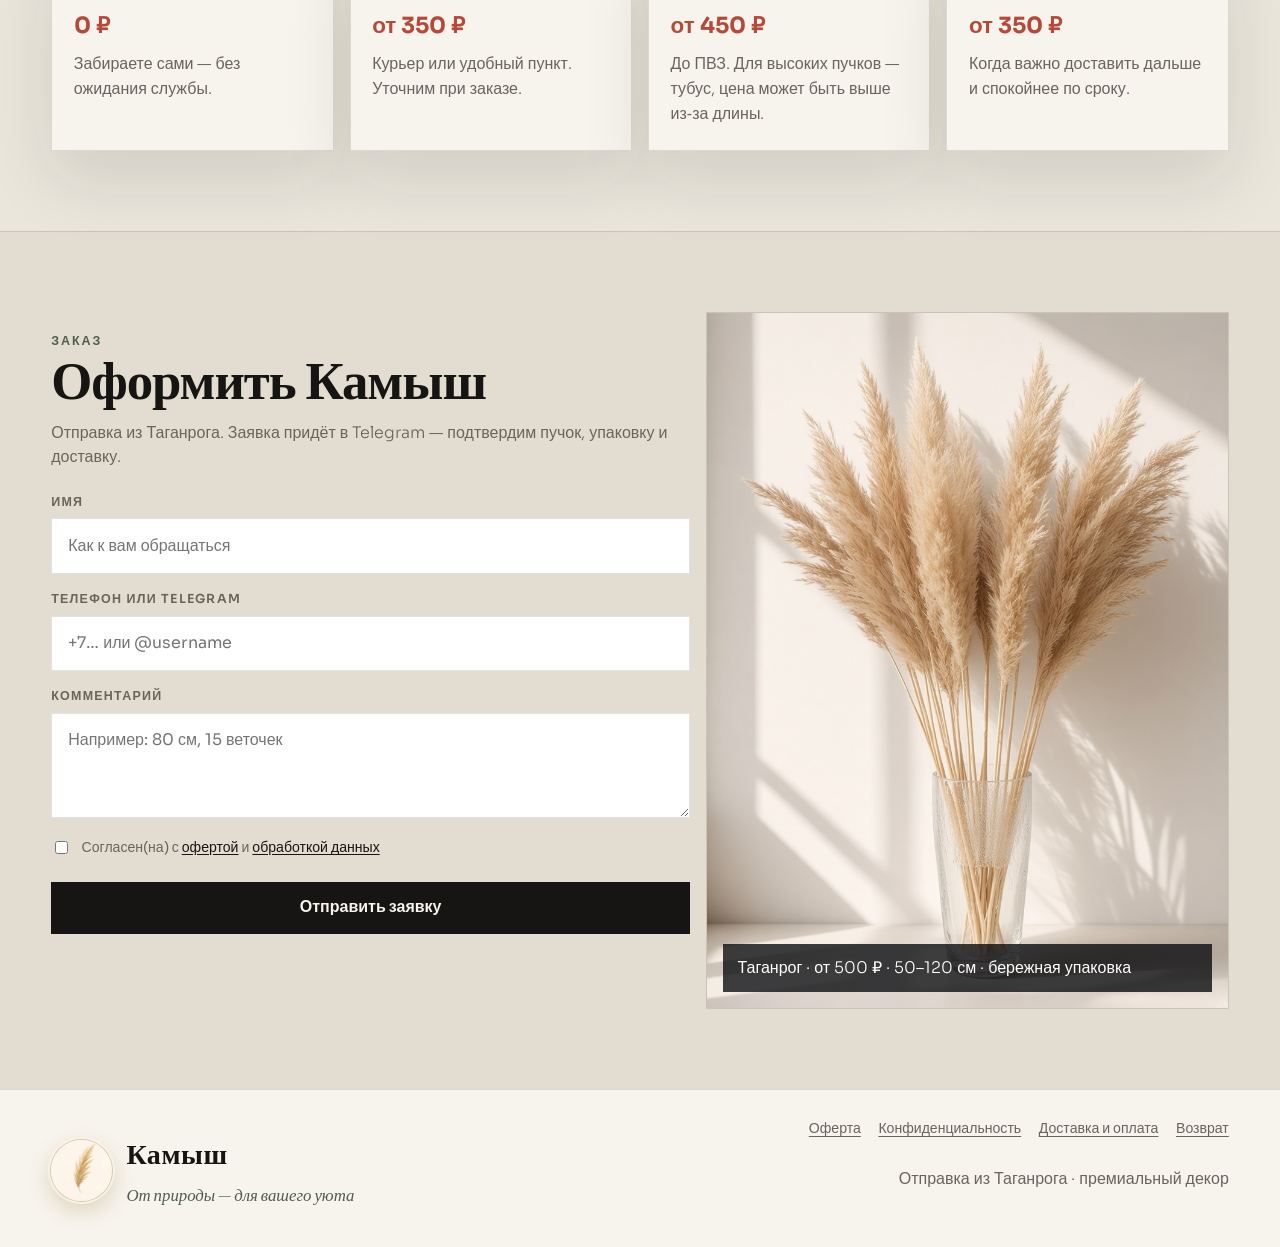
==== commit e18356e9: "Swap hero to shop-window vitrine; remove disliked hero image." ====
--- a/index.html
+++ b/index.html
@@ -27,7 +27,7 @@
 
   <main id="top">
     <section class="hero">
-      <img class="hero-img" src="assets/img/hero-kamysh.jpg" alt="Пушистый камыш в светлом интерьере" />
+      <img class="hero-img" src="assets/img/hero-vitrine-window.jpg" alt="Витрина магазина: много ваз с камышом за стеклом" />
       <div class="hero-veil"></div>
       <div class="hero-copy">
         <p class="brand">Камыш</p>
--- a/css/styles.css
+++ b/css/styles.css
@@ -115,16 +115,21 @@
 .hero-img {
   position: absolute;
   inset: 0;
-  animation: drift 18s ease-in-out infinite alternate;
-  transform: scale(1.06);
+  width: 100%;
+  height: 100%;
+  object-fit: cover;
+  object-position: center 58%;
+  animation: drift 22s ease-in-out infinite alternate;
+  transform: scale(1.04);
 }
 
 .hero-veil {
   position: absolute;
   inset: 0;
   background:
-    linear-gradient(90deg, rgba(8, 10, 14, 0.78) 0%, rgba(8, 10, 14, 0.35) 48%, rgba(8, 10, 14, 0.2) 100%),
-    linear-gradient(180deg, rgba(8, 10, 14, 0.2) 0%, rgba(8, 10, 14, 0.78) 100%);
+    linear-gradient(90deg, rgba(18, 14, 10, 0.72) 0%, rgba(18, 14, 10, 0.22) 42%, rgba(18, 14, 10, 0.08) 72%),
+    linear-gradient(180deg, rgba(18, 14, 10, 0.12) 0%, rgba(18, 14, 10, 0.55) 100%);
+  box-shadow: inset 0 0 80px rgba(255, 248, 235, 0.08);
 }
 
 .hero-copy {
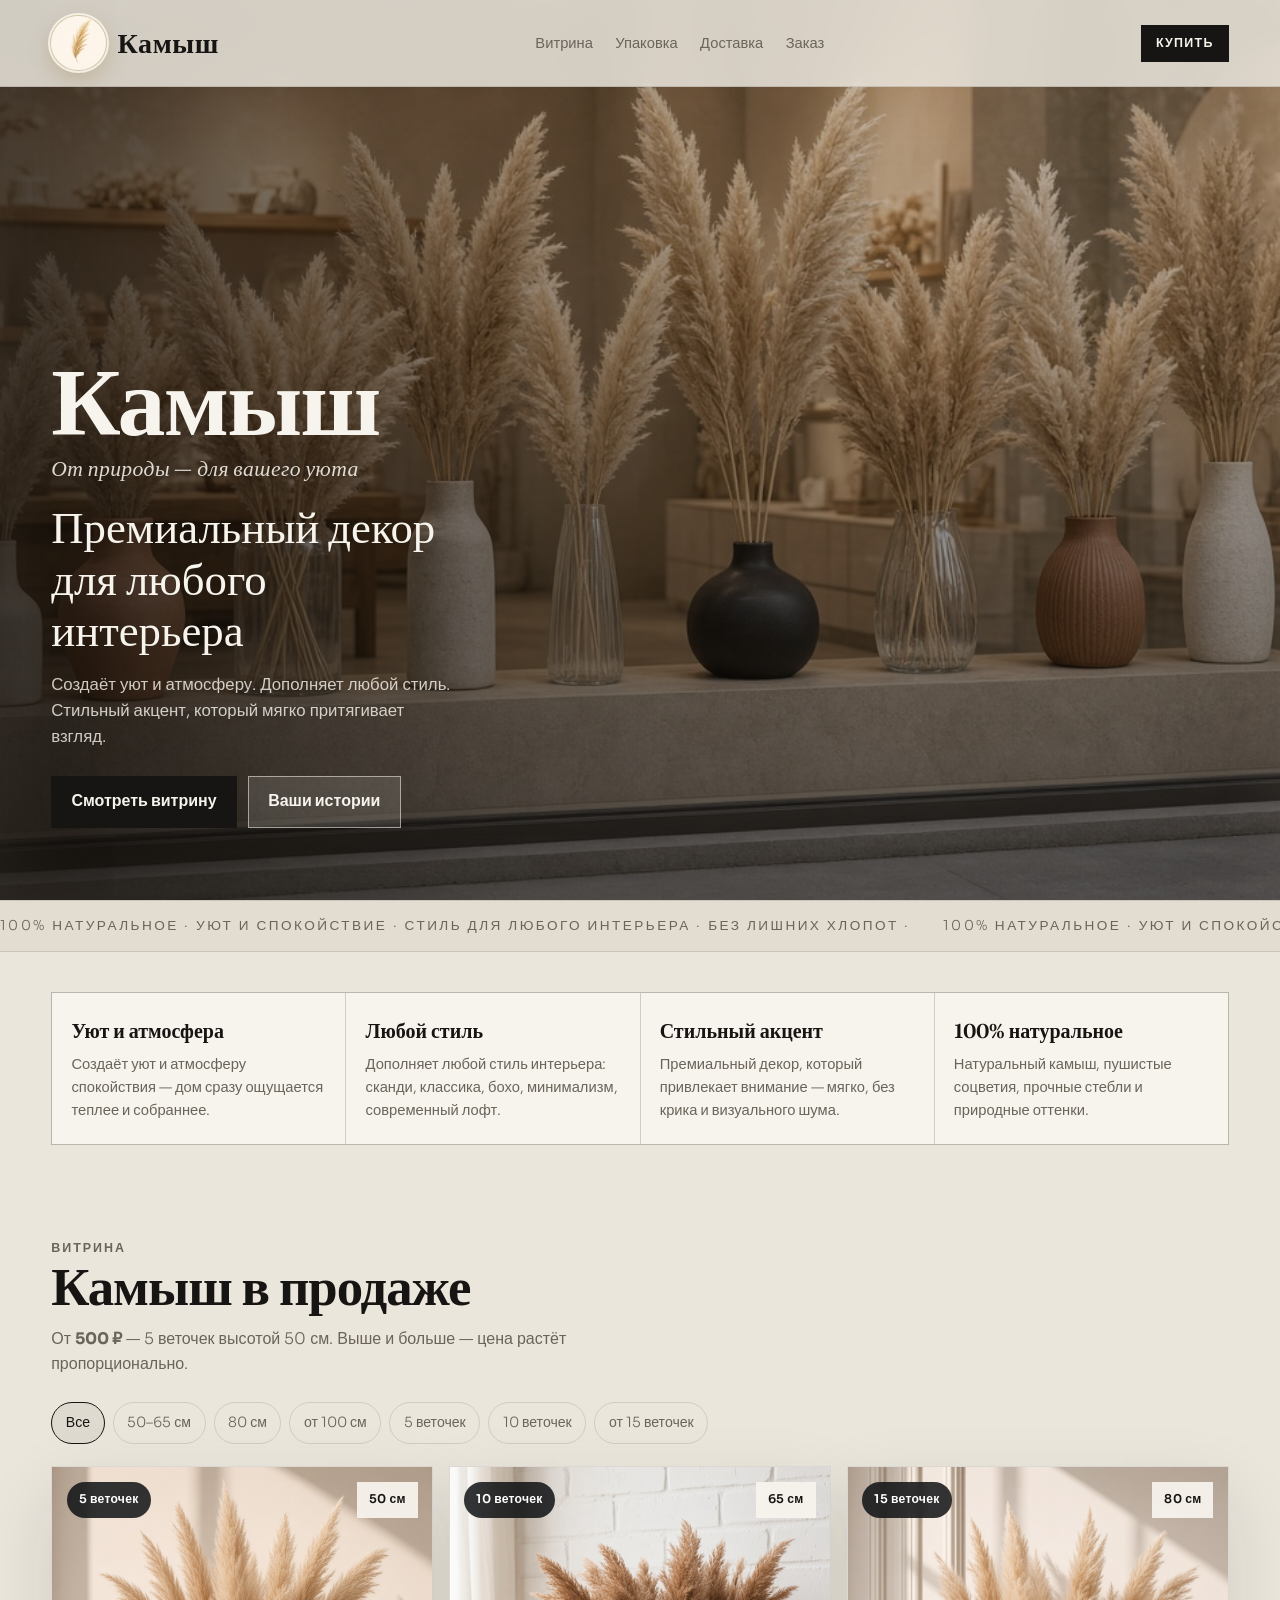
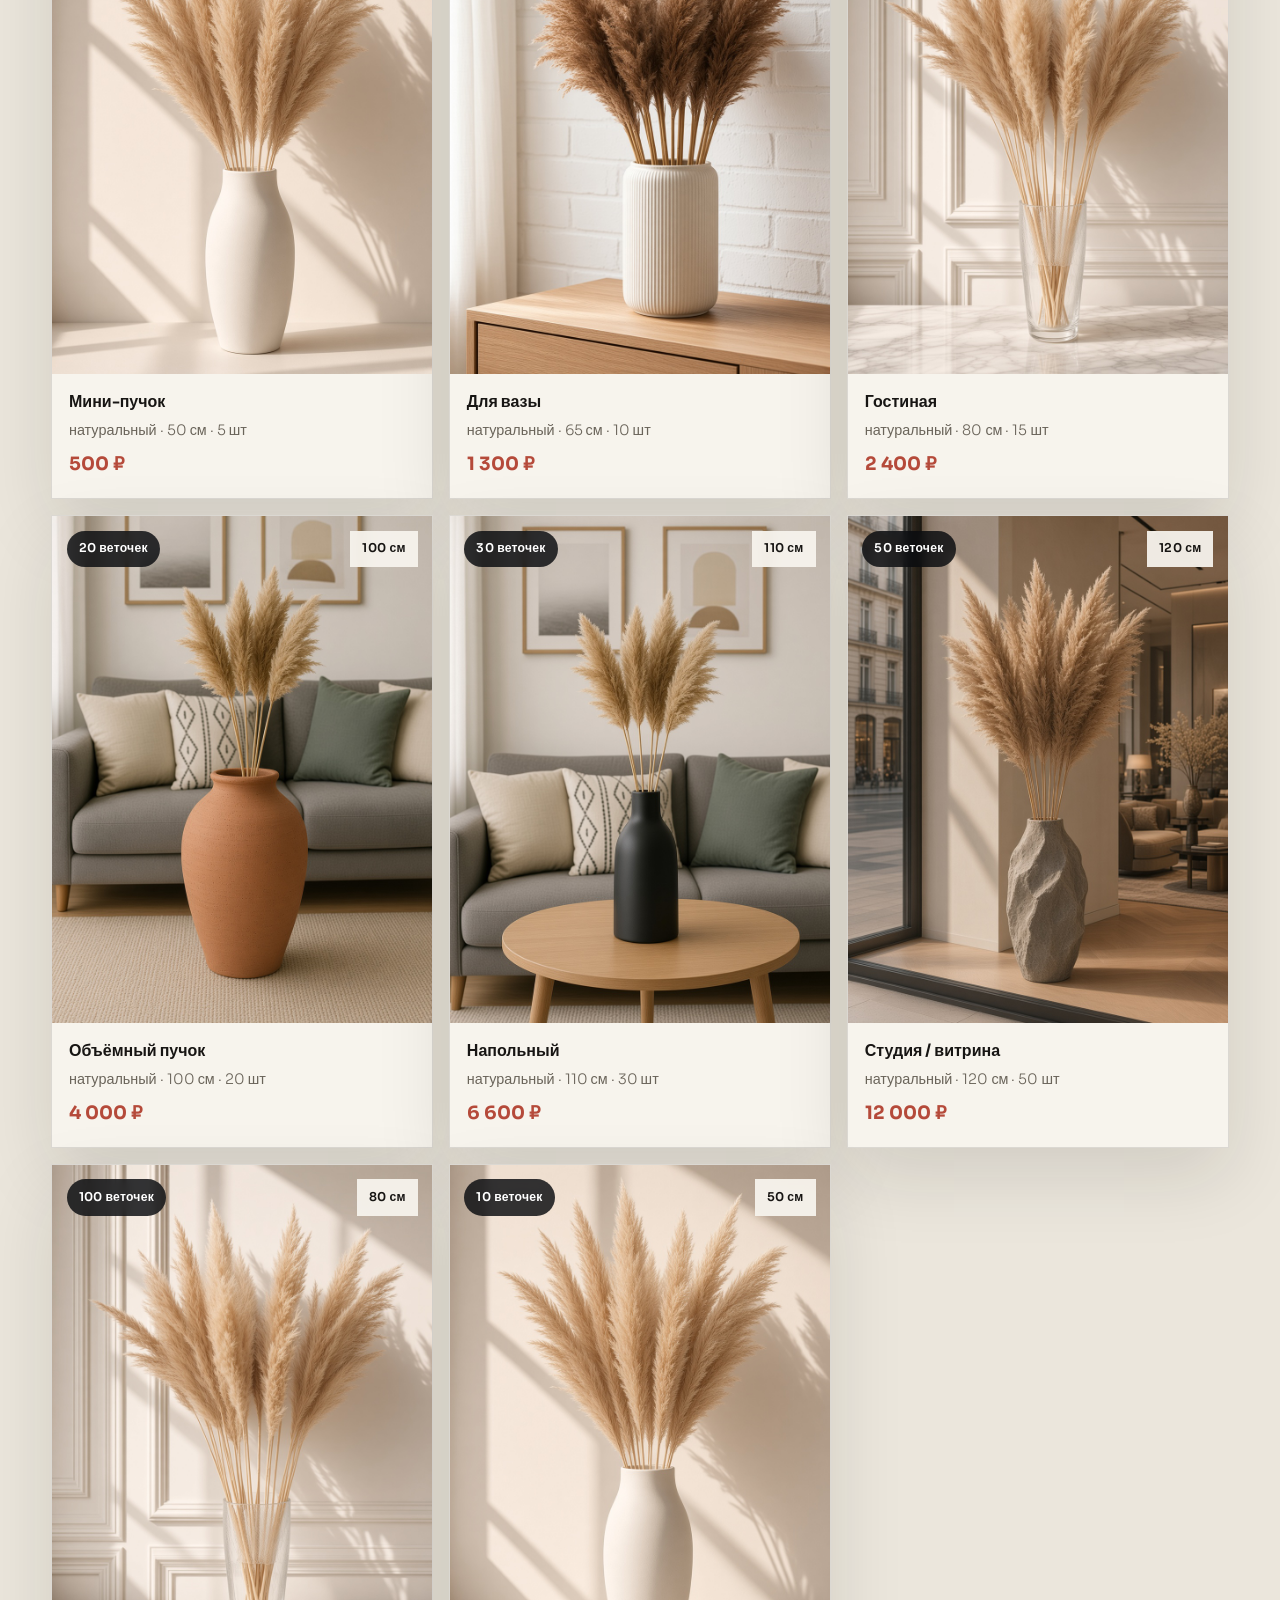
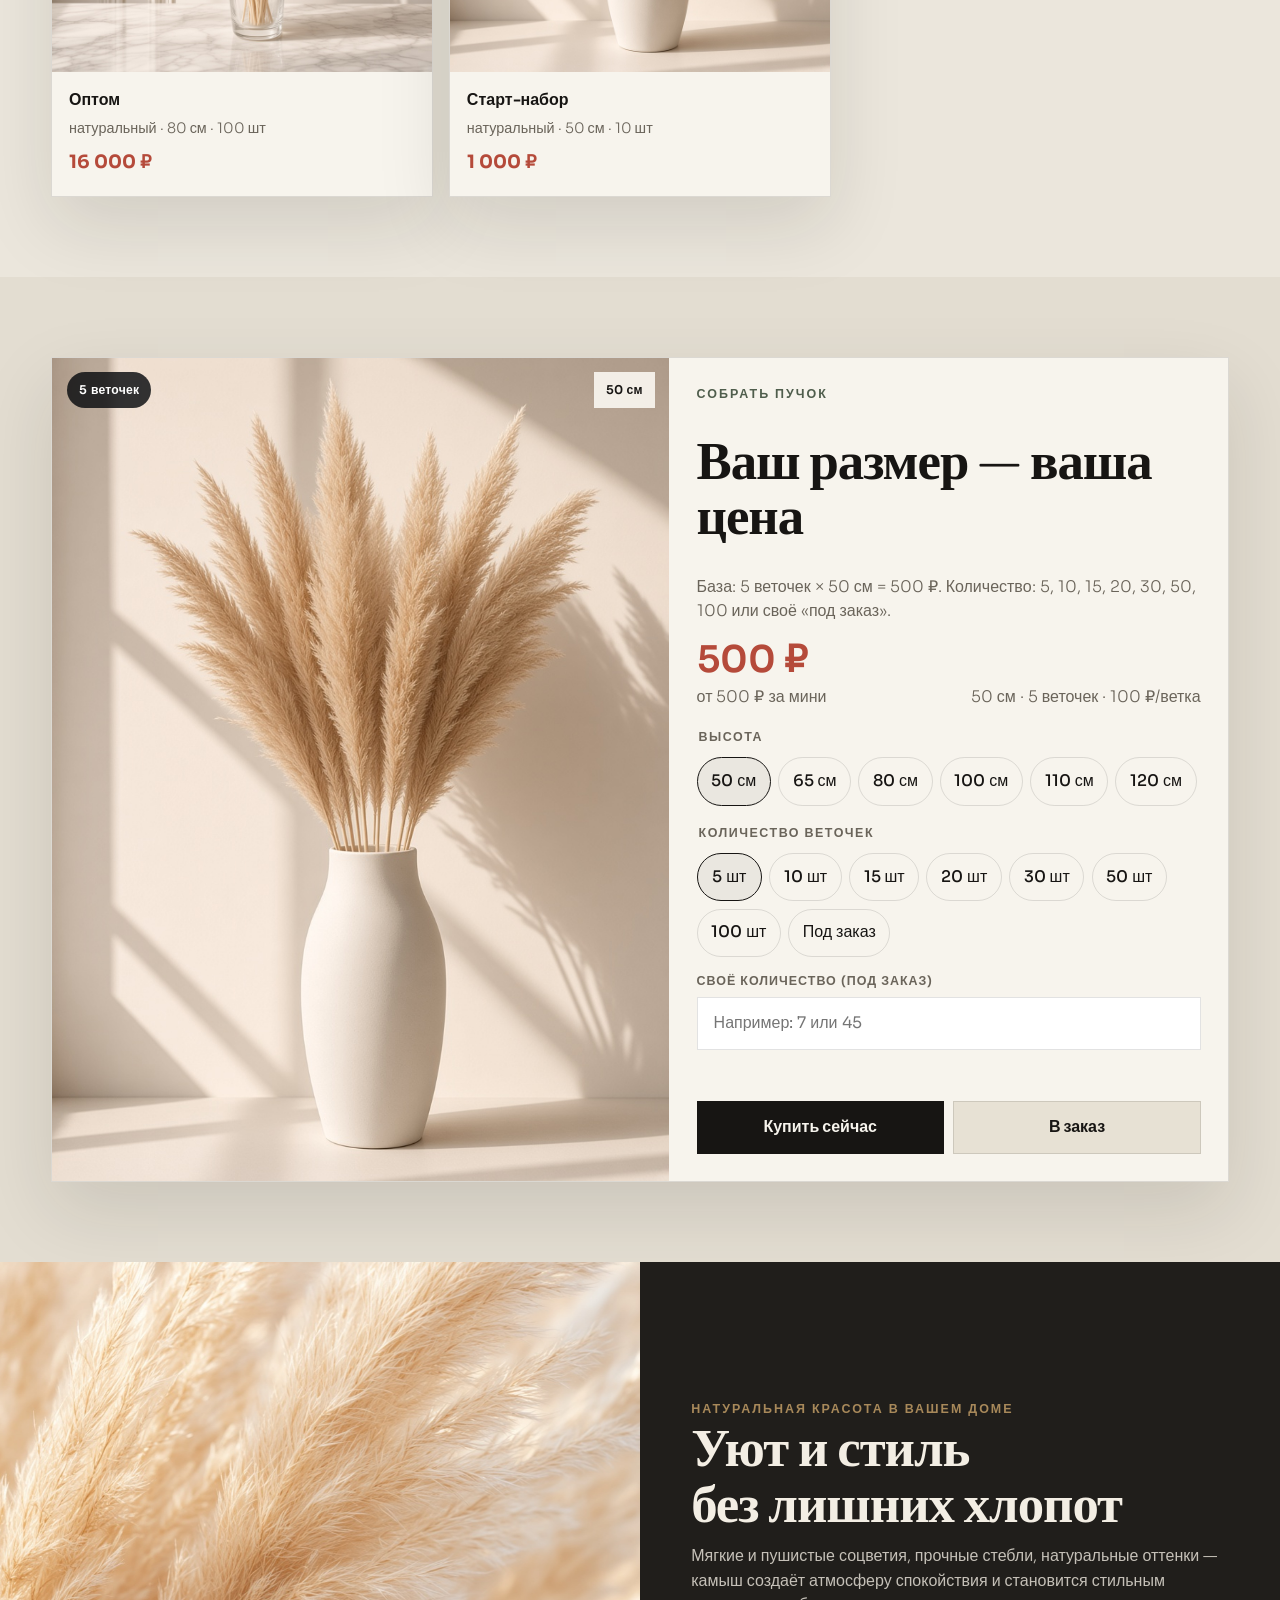
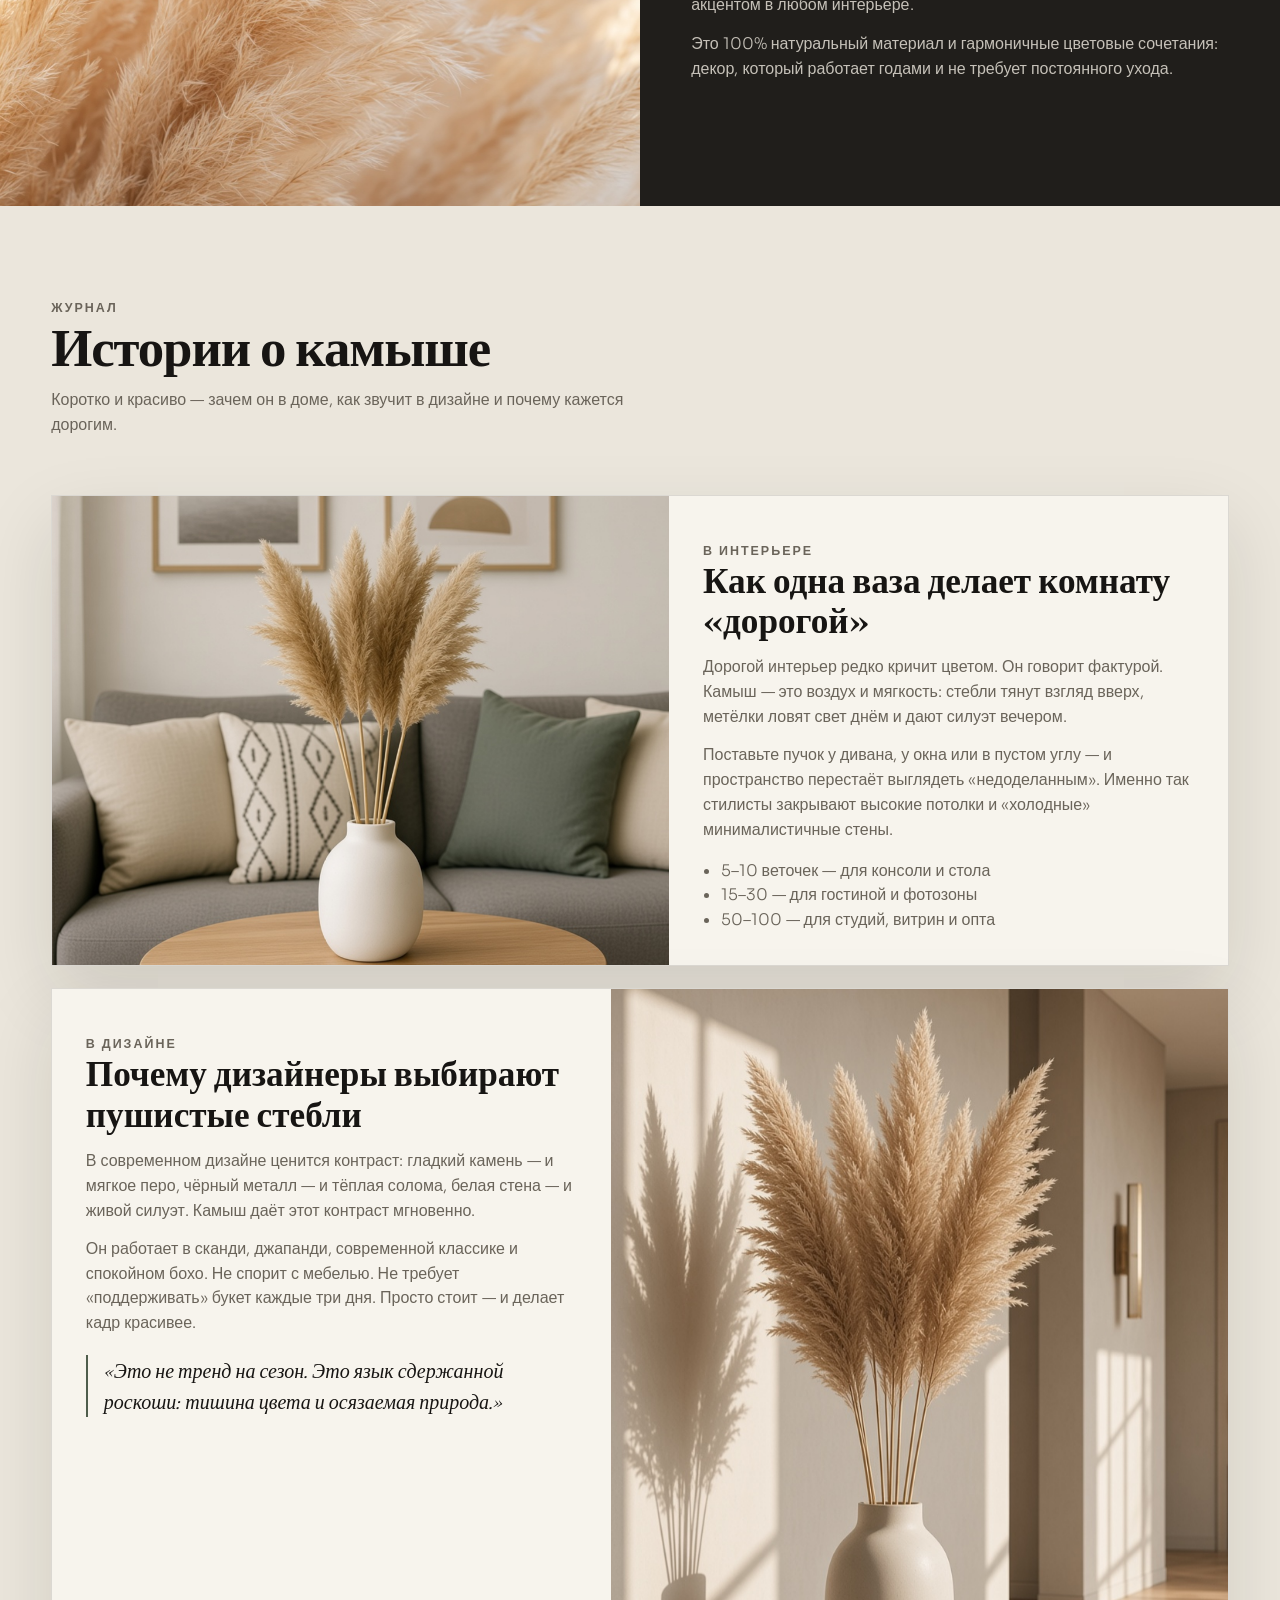
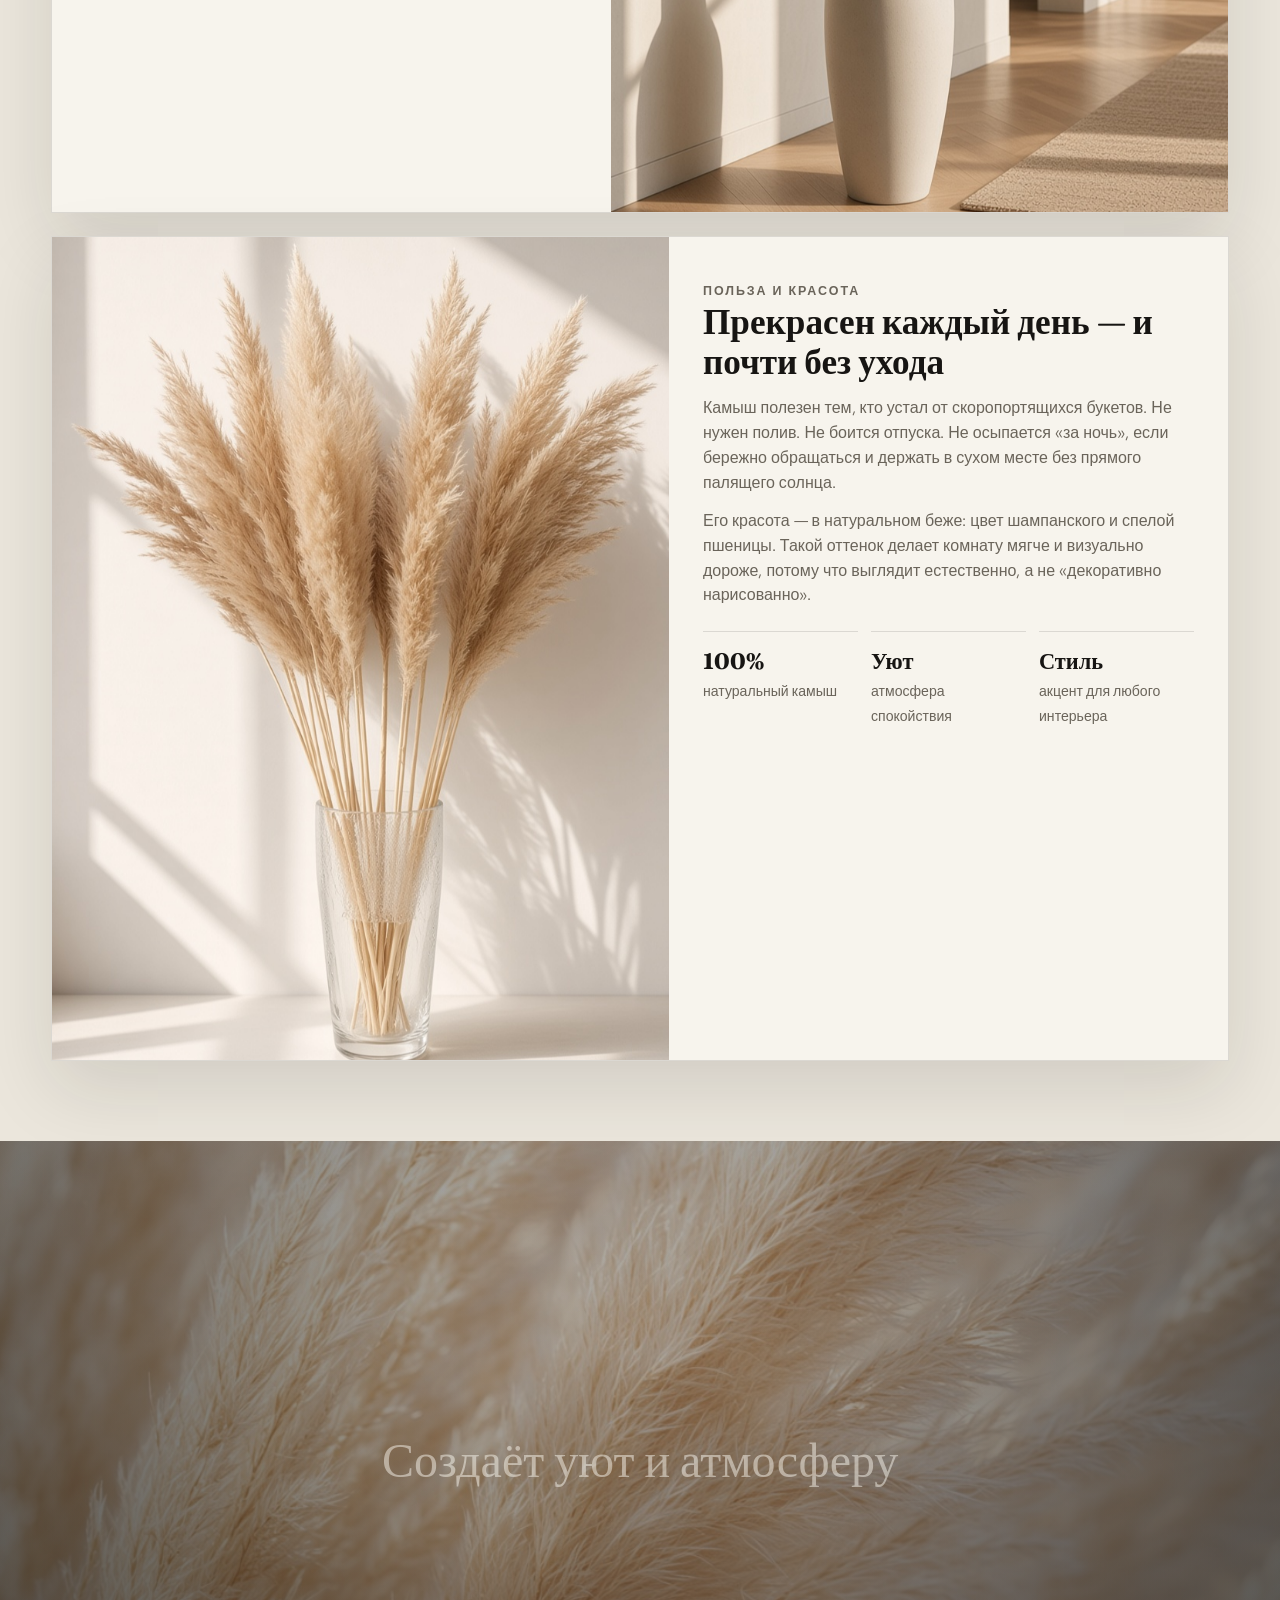
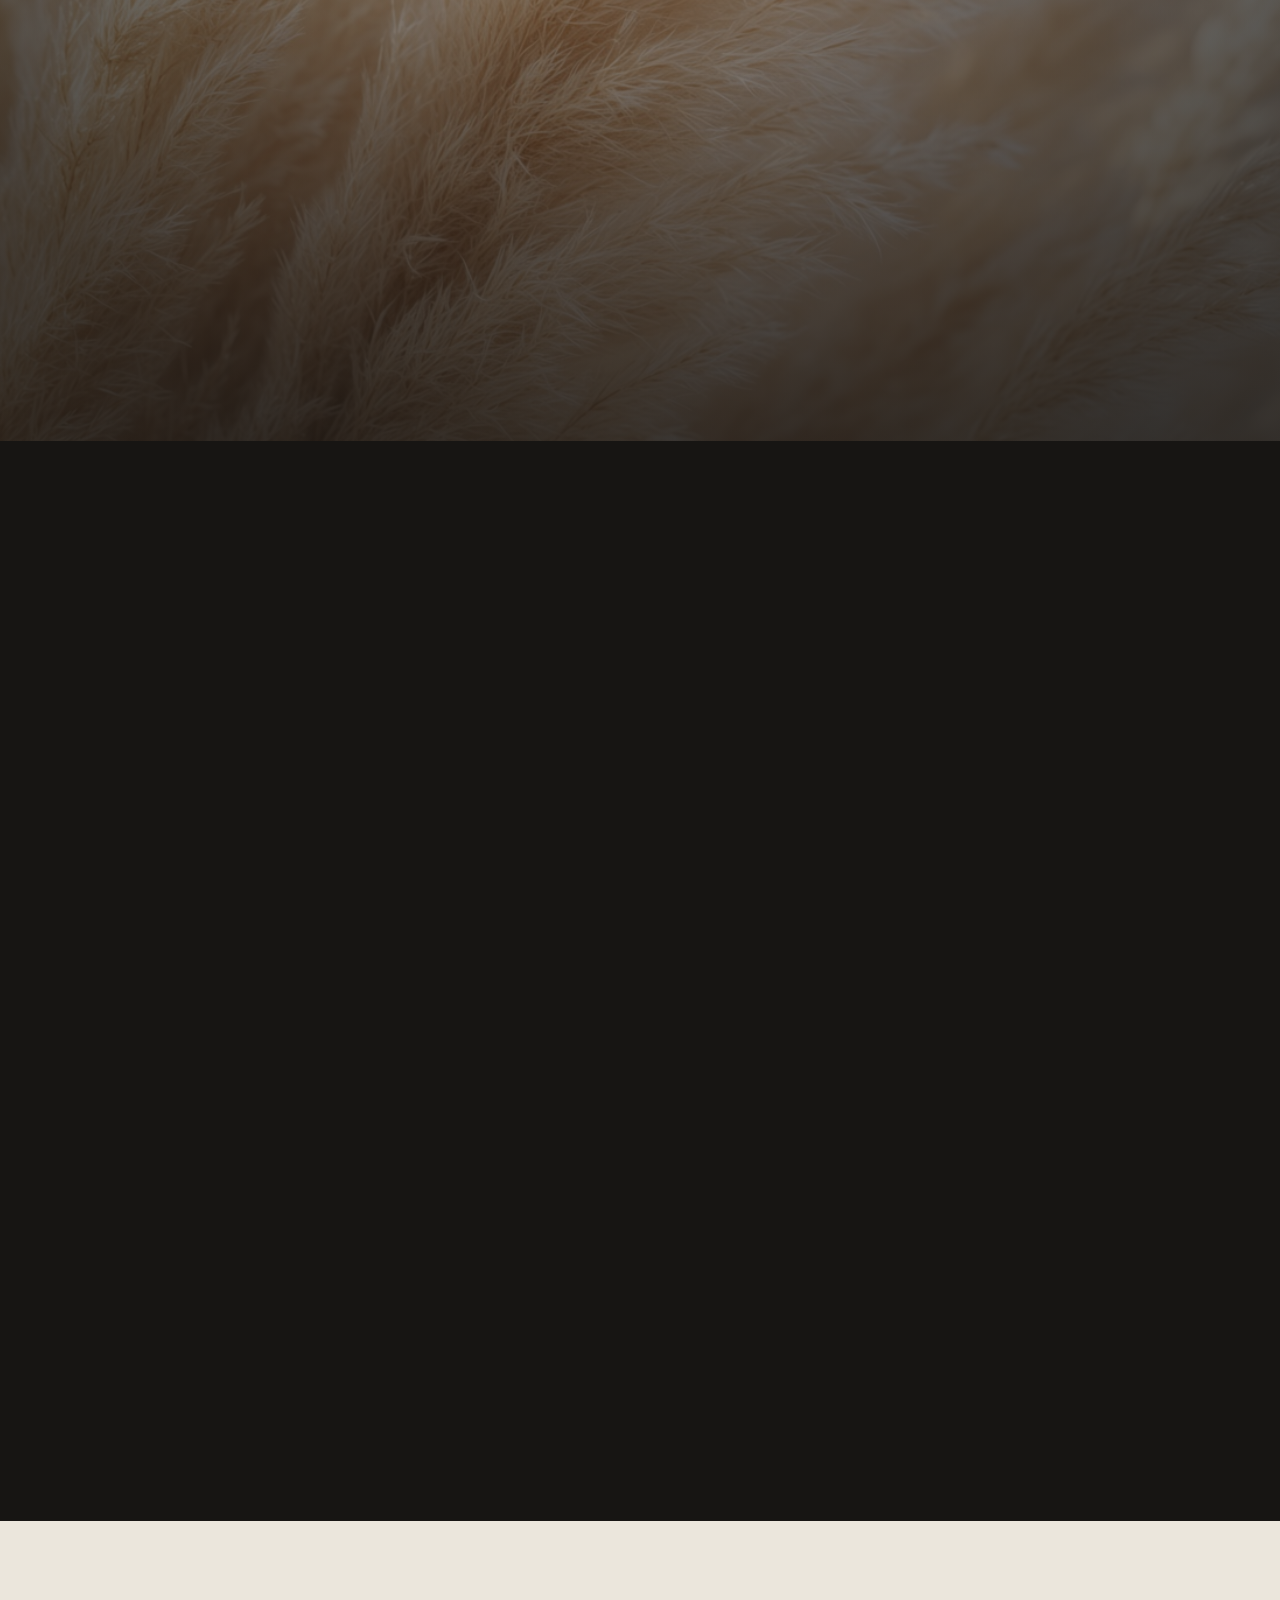
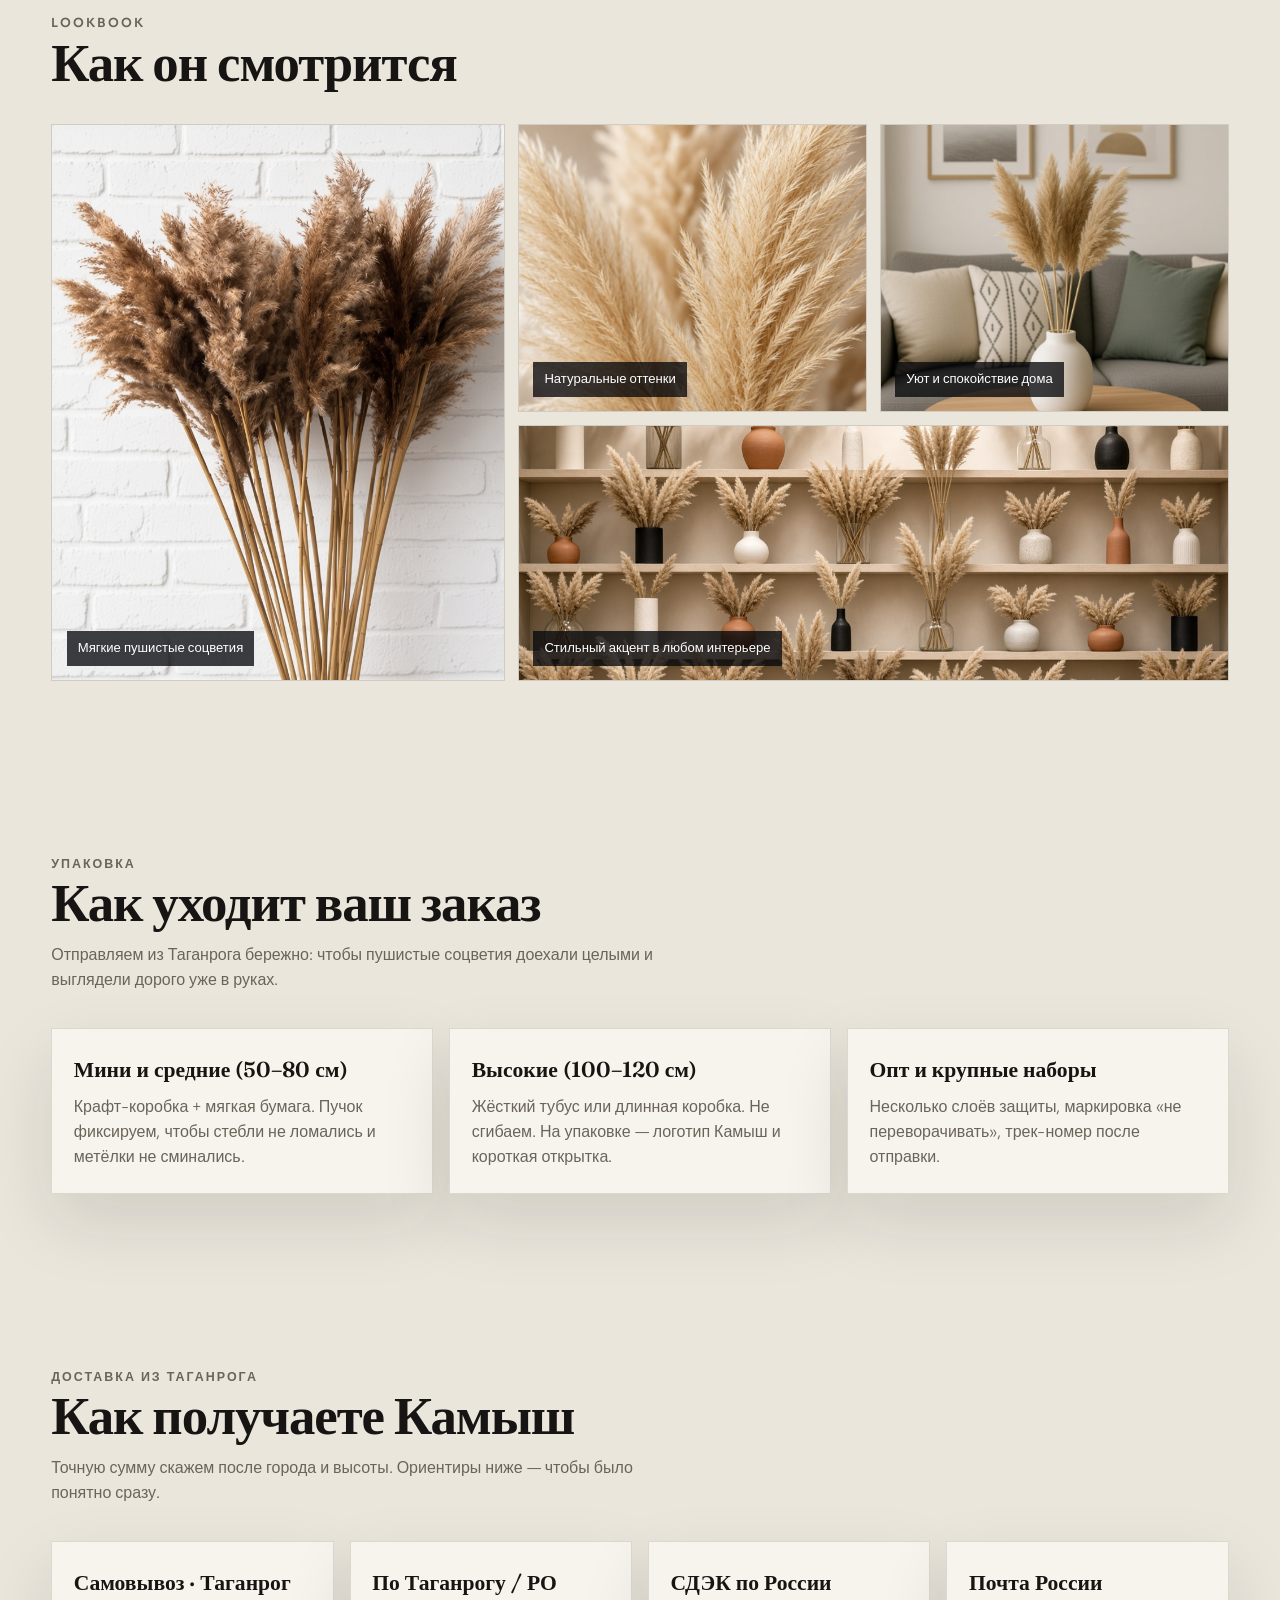
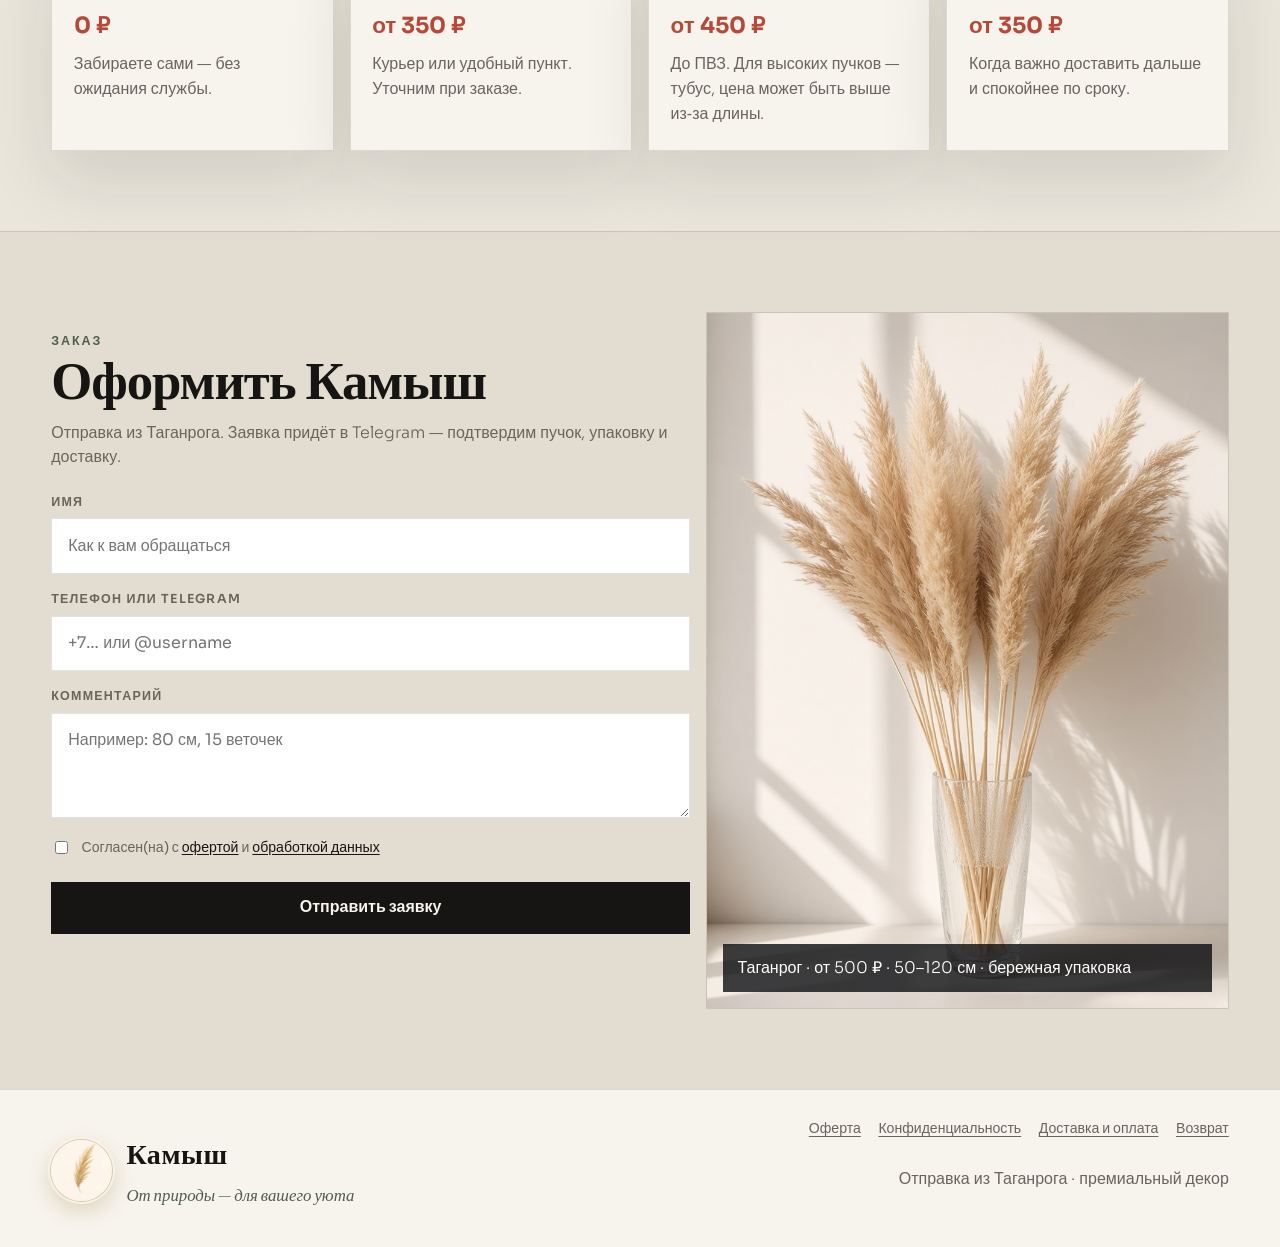
==== commit aeb433dd: "Replace lookbook images: natural tones and tiered vases." ====
--- a/index.html
+++ b/index.html
@@ -219,7 +219,7 @@
           <figcaption>Мягкие пушистые соцветия</figcaption>
         </figure>
         <figure class="parallax-media">
-          <img src="assets/img/pampas1.jpg" alt="Камыш и сухоцветы в интерьере" />
+          <img src="assets/img/lookbook-natural-tones.jpg" alt="Натуральные бежевые оттенки камыша" />
           <figcaption>Натуральные оттенки</figcaption>
         </figure>
         <figure class="parallax-media">
@@ -227,7 +227,7 @@
           <figcaption>Уют и спокойствие дома</figcaption>
         </figure>
         <figure class="look-wide parallax-media">
-          <img src="assets/img/tall-floor.jpg" alt="Напольный камыш" />
+          <img src="assets/img/lookbook-tiered-vases.jpg" alt="Многоярусная витрина с вазами камыша" />
           <figcaption>Стильный акцент в любом интерьере</figcaption>
         </figure>
       </div>
